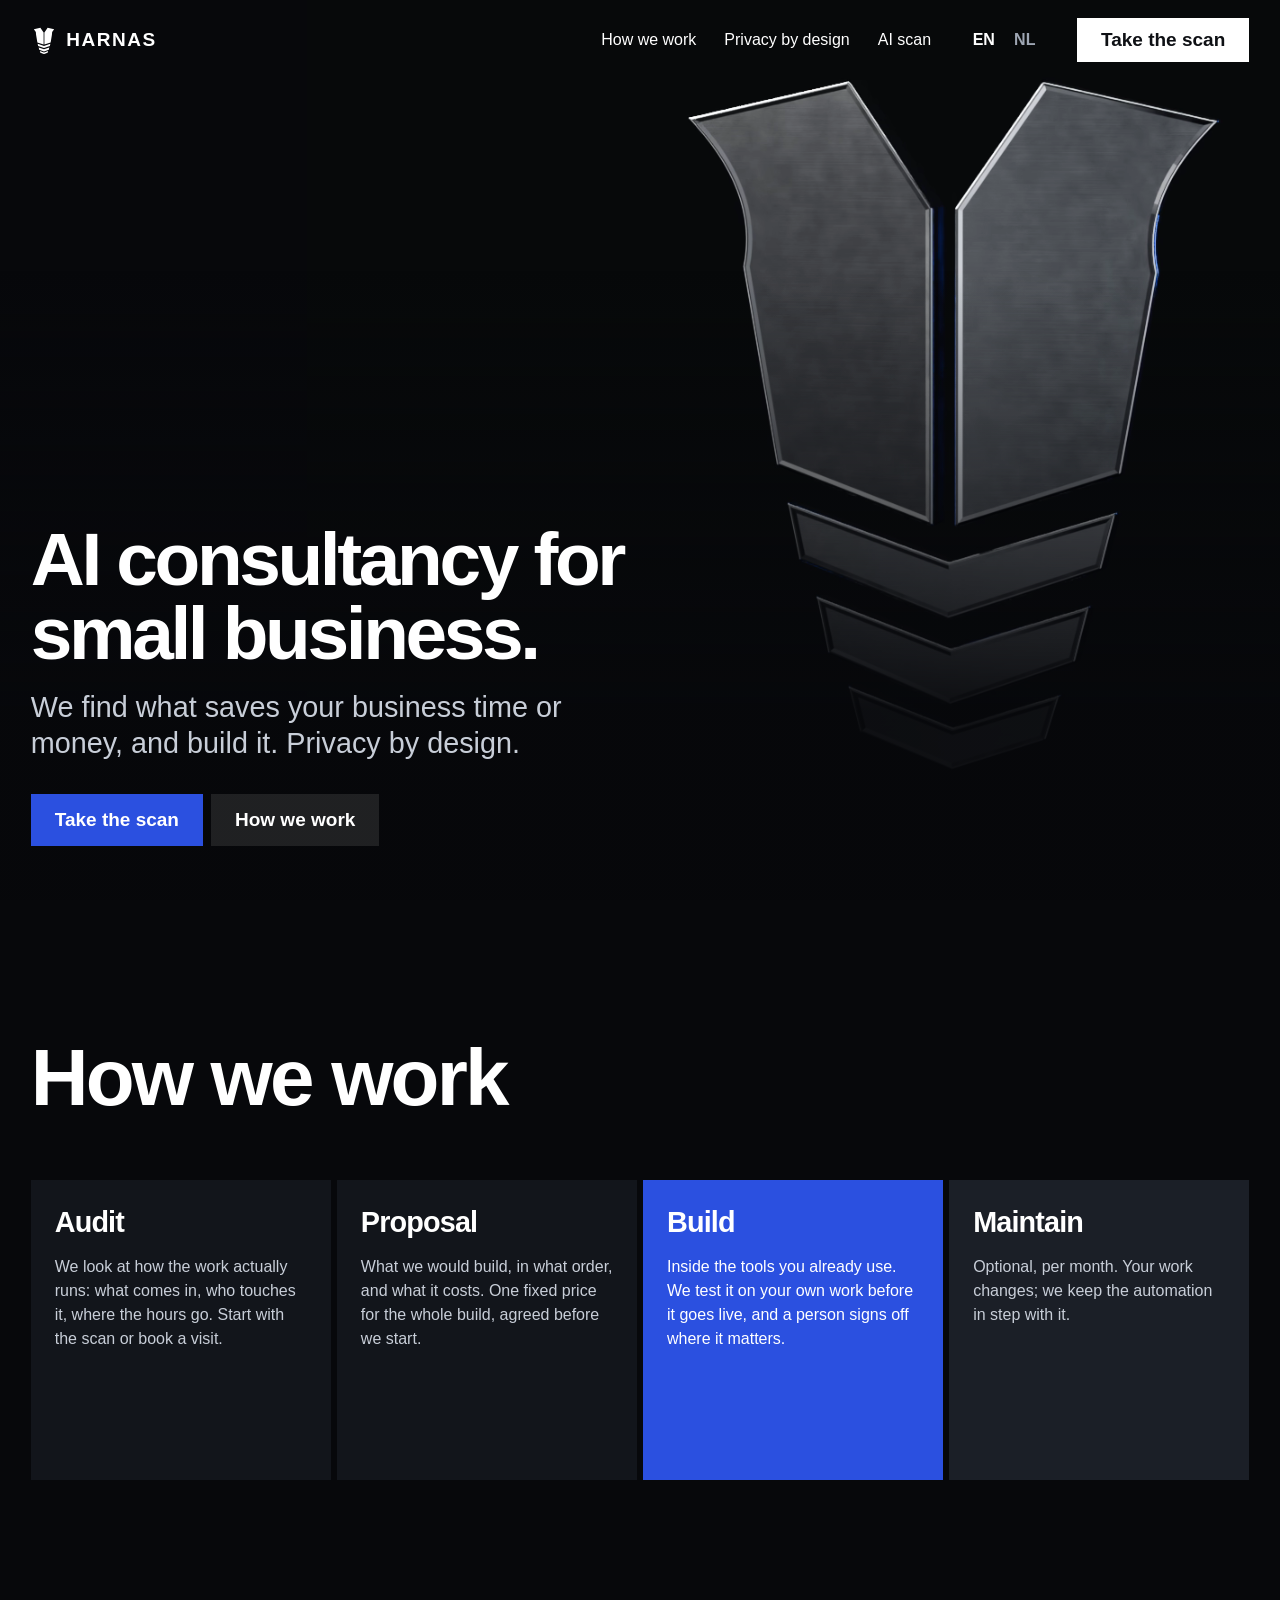
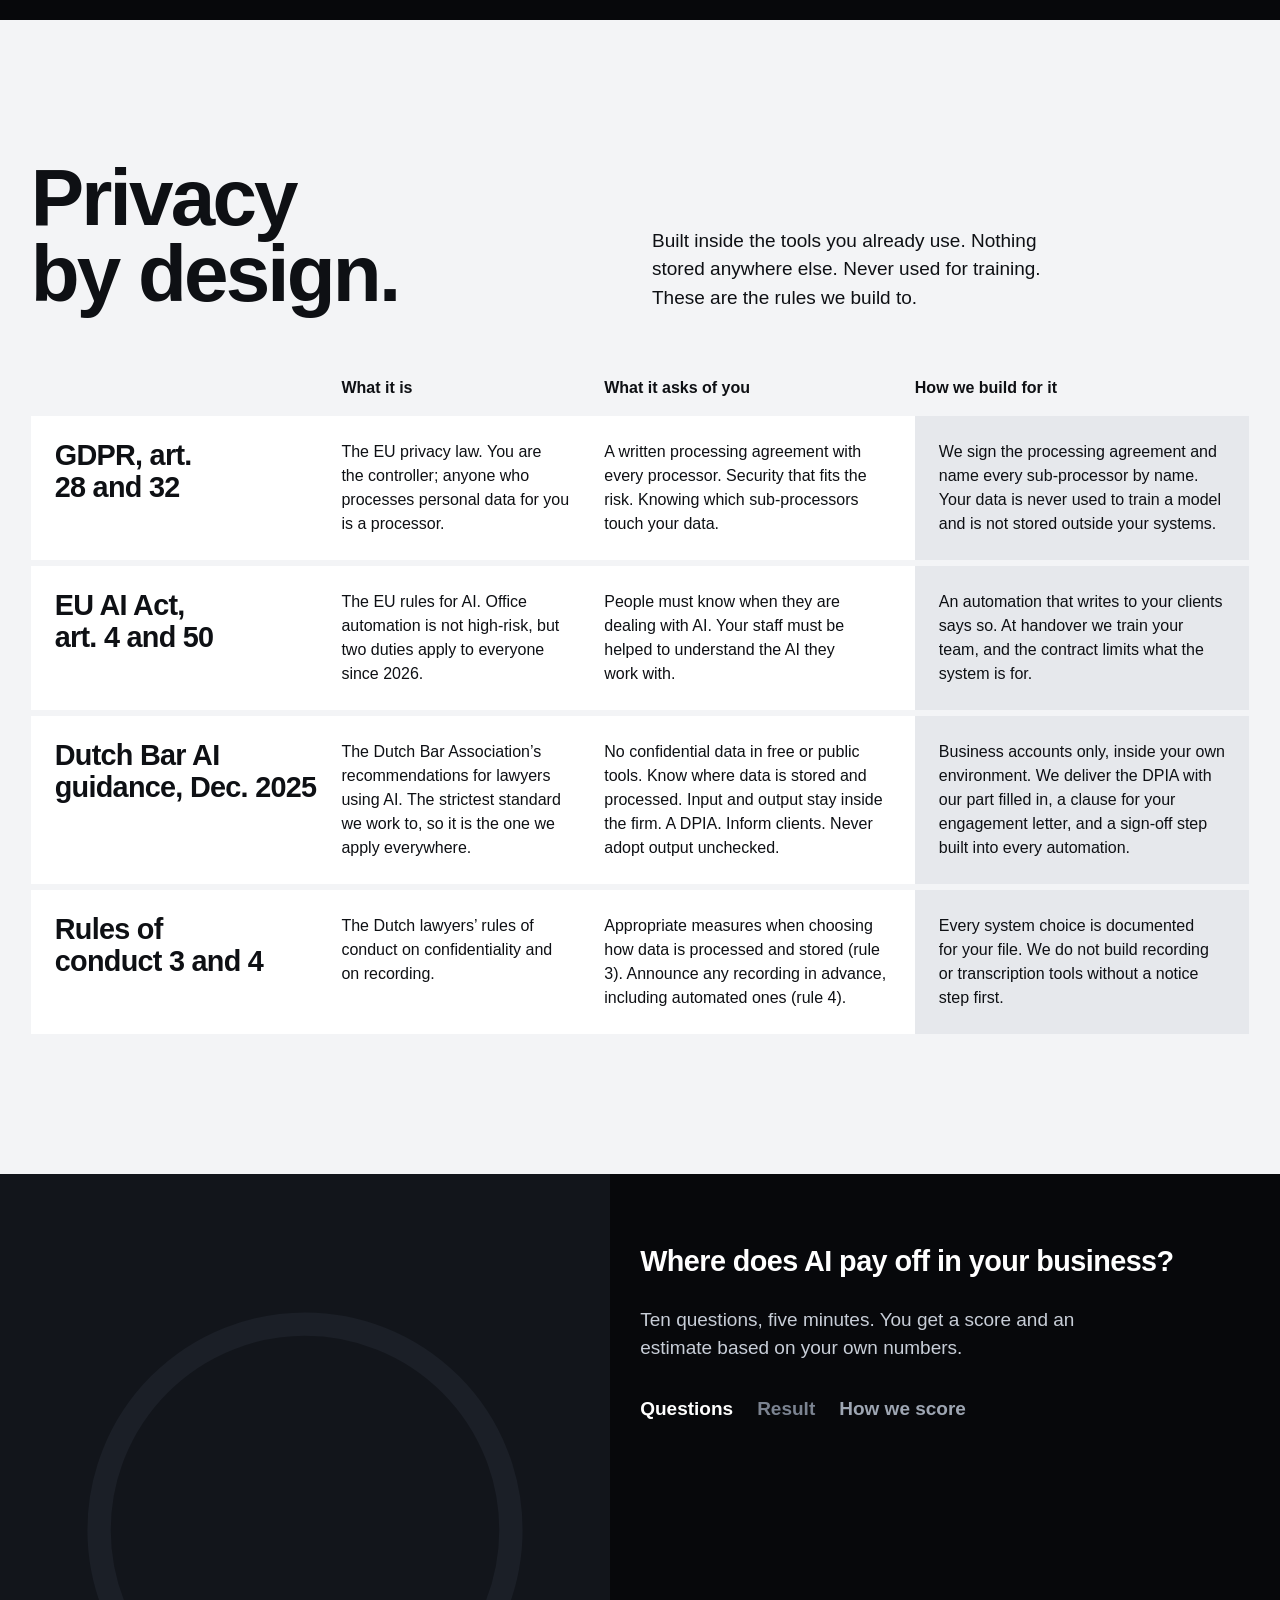
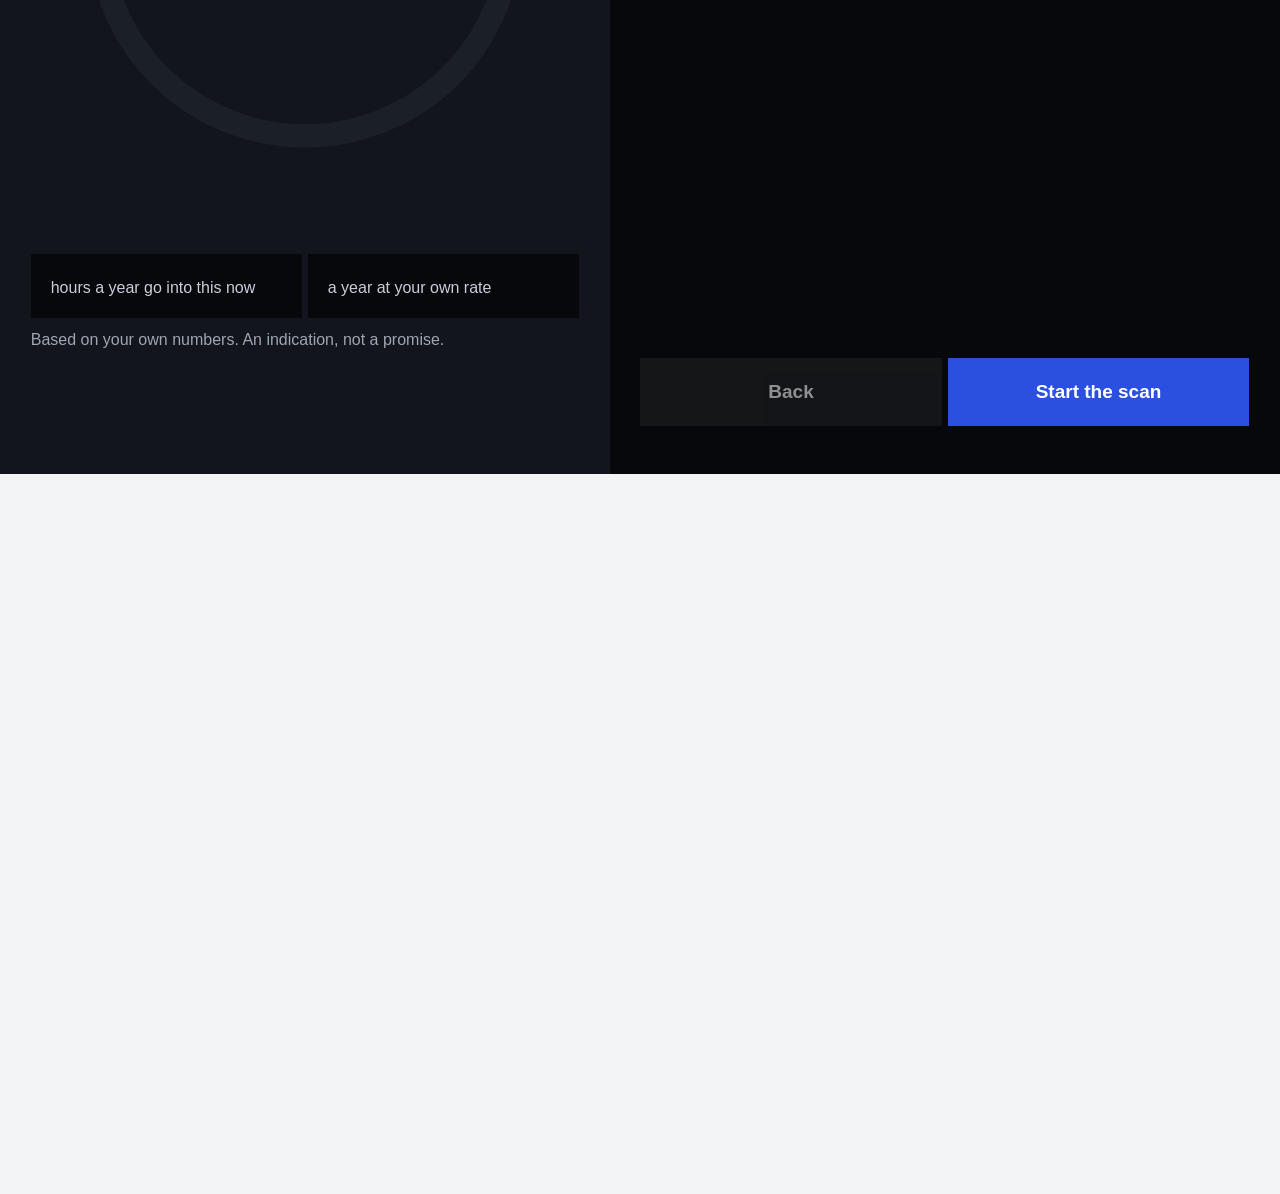
==== index.html @ fd9fb116 "Formspree endpoint; CSP allows inline style attributes Co-Authored-By: Claude Fable 5.1 <noreply@ant" ====
<!doctype html>
<html lang="en" class="js">
<head>
<meta charset="utf-8">
<meta name="viewport" content="width=device-width, initial-scale=1">
<meta http-equiv="Content-Security-Policy" content="default-src 'self'; script-src 'self'; style-src 'self' 'unsafe-inline'; img-src 'self' data:; media-src 'self'; connect-src https://formspree.io; form-action 'self' https://formspree.io mailto:; base-uri 'none'; object-src 'none'; upgrade-insecure-requests">
<meta name="referrer" content="strict-origin-when-cross-origin">
<title>HARNAS · AI consultancy for small business</title>
<meta name="description" content="We find the work in your business that AI can take over, and build it at one fixed price, inside the tools you already use. Start with the free scan.">
<link rel="icon" href="brand/harnas-mark.svg">
<link rel="stylesheet" href="style.css">

</head>
<body>

<header class="hero" id="top">
  <video class="hero-video" autoplay muted loop playsinline poster="img/hero-poster.jpg" aria-hidden="true">
    <source src="img/hero-loop.webm" type="video/webm">
    <source src="img/hero-loop.mp4" type="video/mp4">
  </video>
  <nav class="bar wrap" aria-label="Main">
    <a class="brand" href="#top" aria-label="HARNAS home"><svg viewBox="0 0 100 108" aria-hidden="true"><use href="#mark"/></svg><span>HARNAS</span></a>
    <div class="nav-links">
      <a class="link" href="#how" data-t="navHow">How we work</a>
      <a class="link" href="#privacy" data-t="navPrivacy">Privacy by design</a>
      <a class="link" href="#scan" data-t="navScan">AI scan</a>
    </div>
    <div class="langs" role="group" aria-label="Language">
      <button type="button" data-lang="en" aria-pressed="true">EN</button>
      <button type="button" data-lang="nl" aria-pressed="false">NL</button>
    </div>
    <a class="btn btn-light nav-cta" href="#scan" data-t="cta">Take the scan</a>
  </nav>
  <div class="hero-copy wrap">
    <h1 data-rise data-t="heroH">AI consultancy for small business.</h1>
    <p class="hero-lead" data-rise style="--i:1" data-t="heroP">We find what saves your business time or money, and build it. Privacy by design.</p>
    <div class="hero-actions" data-rise style="--i:2">
      <a class="btn btn-blue" href="#scan" data-t="cta">Take the scan</a>
      <a class="btn btn-ghost" href="#how" data-t="heroHow">How we work</a>
    </div>
  </div>
</header>

<main>

<section class="how" id="how" aria-labelledby="how-h">
  <div class="wrap">
    <h2 id="how-h" data-reveal data-t="howH">How we work</h2>
    <ol class="steps">
      <li data-reveal style="--i:0"><p class="word" data-t="w1">Audit</p><p data-t="w1p"></p></li>
      <li data-reveal style="--i:1"><p class="word" data-t="w2">Proposal</p><p data-t="w2p"></p></li>
      <li data-reveal style="--i:2"><p class="word" data-t="w3">Build</p><p data-t="w3p"></p></li>
      <li data-reveal style="--i:3"><p class="word" data-t="w4">Maintain</p><p data-t="w4p"></p></li>
    </ol>
  </div>
</section>

<section class="privacy wrap" id="privacy" aria-labelledby="priv-h">
  <div class="priv-head">
    <h2 id="priv-h" data-reveal data-t="privH">Privacy by design.</h2>
    <p data-reveal style="--i:1" data-t="privP"></p>
  </div>
  <div class="laws">
    <div class="law-head" aria-hidden="true"><span></span><span data-t="colWhat">What it is</span><span data-t="colYou">What it asks of you</span><span data-t="colUs">How we build for it</span></div>
    <article class="law" data-reveal><h3 data-t="l1"></h3><p><b data-t="colWhat"></b><span data-t="l1w"></span></p><p><b data-t="colYou"></b><span data-t="l1y"></span></p><p class="us"><b data-t="colUs"></b><span data-t="l1u"></span></p></article>
    <article class="law" data-reveal><h3 data-t="l2"></h3><p><b data-t="colWhat"></b><span data-t="l2w"></span></p><p><b data-t="colYou"></b><span data-t="l2y"></span></p><p class="us"><b data-t="colUs"></b><span data-t="l2u"></span></p></article>
    <article class="law" data-reveal><h3 data-t="l3"></h3><p><b data-t="colWhat"></b><span data-t="l3w"></span></p><p><b data-t="colYou"></b><span data-t="l3y"></span></p><p class="us"><b data-t="colUs"></b><span data-t="l3u"></span></p></article>
    <article class="law" data-reveal><h3 data-t="l4"></h3><p><b data-t="colWhat"></b><span data-t="l4w"></span></p><p><b data-t="colYou"></b><span data-t="l4y"></span></p><p class="us"><b data-t="colUs"></b><span data-t="l4u"></span></p></article>
  </div>
</section>

<section class="scan" id="scan" aria-labelledby="scan-h">
  <div class="stage">
    <div class="gauge" aria-hidden="true">
      <svg viewBox="0 0 100 100"><circle class="g-bg" cx="50" cy="50" r="44"/><circle class="g-fg" id="gauge-arc" cx="50" cy="50" r="44"/></svg>
      <p class="score-num"><span id="score-num"></span><small id="score-of" data-t="scoreOf">out of 100</small></p>
    </div>
    <p class="verdict" id="verdict"></p>
    <div class="impact" id="impact" hidden>
      <p><b id="hours-yr"></b><span data-t="hoursYr">hours a year go into this now</span></p>
      <p><b id="cost-yr"></b><span data-t="costYr">a year at your own rate</span></p>
      <p class="basis" data-t="basis">Based on your own numbers. An indication, not a promise.</p>
    </div>
  </div>
  <div class="panel">
    <h2 id="scan-h" data-t="scanH">Where does AI pay off in your business?</h2>
    <p class="sub" data-t="scanP"></p>
    <div class="tabs" role="tablist" aria-label="Scan">
      <button role="tab" id="tab-q" aria-selected="true" aria-controls="pane-q" data-t="tabQ">Questions</button>
      <button role="tab" id="tab-r" aria-selected="false" aria-controls="pane-r" disabled data-t="tabR">Result</button>
      <button role="tab" id="tab-f" aria-selected="false" aria-controls="pane-f" data-t="tabF">How we score</button>
    </div>
    <div class="pane" id="pane-q" role="tabpanel" aria-labelledby="tab-q">
      <fieldset>
        <legend id="q-text"></legend>
        <p class="hint" id="q-hint"></p>
        <div class="opts" id="opts"></div>
      </fieldset>
      <p class="rest" id="rest" aria-live="polite"></p>
    </div>
    <div class="pane" id="pane-r" role="tabpanel" aria-labelledby="tab-r" hidden>
      <div class="drivers">
        <div><h3 data-t="lifts">What lifts the score</h3><ul id="lifts"></ul></div>
        <div><h3 data-t="holds">What holds it back</h3><ul id="holds"></ul></div>
      </div>
      <div class="verify" id="verify-wrap" hidden><h3 data-t="verify">To verify in a call</h3><ul id="verify"></ul></div>
    </div>
    <div class="pane" id="pane-f" role="tabpanel" aria-labelledby="tab-f" hidden>
      <p class="sub" id="formula-text"></p>
    </div>
    <noscript><p class="sub">The scan runs in your browser and needs JavaScript. <a href="mailto:info@harnashq.com?subject=AI%20scan">info@harnashq.com</a></p></noscript>
    <div class="actions">
      <button class="btn btn-ghost" id="btn-back" type="button" disabled data-t="back">Back</button>
      <button class="btn btn-blue" id="btn-go" type="button" data-t="start">Start the scan</button>
    </div>
  </div>
</section>

<section class="report wrap" id="report" hidden aria-labelledby="rep-steps-h">
  <div class="rep-grid">
    <div>
      <h3 id="rep-steps-h" data-t="repSteps">What you can do yourself</h3>
      <ol class="todo" id="rep-steps"></ol>
      <div id="rep-priv" hidden>
        <h3 data-t="repPriv">Because the data is sensitive</h3>
        <ul class="todo" id="rep-check"></ul>
      </div>
    </div>
    <form class="rep-form" id="rep-form" method="post" action="https://formspree.io/f/xvkkonpn">
      <h3 data-t="repGet">Get the one-page report by email</h3>
      <p class="small" data-t="repGetP"></p>
      <label><span data-t="fEmail">Your email</span><input type="email" name="email" required autocomplete="email"></label>
      <label><span data-t="fCompany">Company (optional)</span><input type="text" name="company" autocomplete="organization"></label>
      <input type="hidden" name="score" id="f-score">
      <input type="hidden" name="language" id="f-lang">
      <textarea name="answers" id="f-answers" hidden></textarea>
      <input type="text" name="_gotcha" tabindex="-1" autocomplete="off" class="sr-only" aria-hidden="true">
      <button class="btn btn-blue" type="submit" data-t="fSend">Send me the report</button>
      <button class="btn btn-dark" id="btn-print" type="button" data-t="print">Save as PDF</button>
      <p class="form-msg" id="form-msg" aria-live="polite"></p>
    </form>
  </div>
</section>

</main>

<footer class="foot">
  <div class="foot-cols wrap">
    <div><p data-t="footContact">Contact</p><p><a class="link" href="mailto:info@harnashq.com">info@harnashq.com</a></p></div>
  </div>
  <div class="foot-mark wrap">
    <div class="foot-row">
      <svg class="foot-logo" viewBox="0 0 100 108" aria-hidden="true"><use href="#mark"/></svg>
      <svg class="foot-word" viewBox="0 0 1000 150" role="img" aria-label="HARNAS"><text x="0" y="132" textLength="1000" lengthAdjust="spacingAndGlyphs">HARNAS</text></svg>
    </div>
    <p class="legal">© 2026 HARNAS · <a class="link" href="privacy.html" data-t="privacyLink">Privacy statement</a> · <span data-t="legal">No cookies, no trackers</span></p>
  </div>
</footer>

<svg width="0" height="0" style="position:absolute" aria-hidden="true">
  <symbol id="mark" viewBox="0 0 100 108"><g fill="currentColor">
    <path d="M48.5 25 L36 7 L11 12.5 Q22 23 19.5 34 L24.5 63 L48.5 71 Z"/>
    <path d="M51.5 25 L64 7 L89 12.5 Q78 23 80.5 34 L75.5 63 L51.5 71 Z"/>
    <path d="M25.5 68.5 L50 76.5 L74.5 68.5 L72.5 77 L50 85 L27.5 77 Z"/>
    <path d="M29.5 82.5 L50 89.5 L70.5 82.5 L68.5 91 L50 98 L31.5 91 Z"/>
    <path d="M34 96 L50 101.5 L66 96 L64 103 L50 108 L36 103 Z"/>
  </g></symbol>
</svg>

<script type="module" src="js/app.js"></script>
</body>
</html>
---- style.css ----
/* HARNAS. Night, steel and one blue. The emblem is the only ornament. */
:root {
  --night: #07080B;
  --night-2: #12151B;
  --night-3: #1B1F27;
  --paper: #F3F4F6;
  --paper-2: #E6E8EC;
  --ink: #0E1014;
  --muted: #444A55;
  --steel: #C8CED8;
  --steel-soft: #9EA6B3;
  --blue: #2B50E0;
  --blue-hi: #6F8BFF;
  --white: #FFFFFF;

  --font: "Helvetica Neue", Helvetica, Arial, sans-serif;

  --step-small: 1rem;
  --step-body: clamp(1.0625rem, 1rem + 0.25vw, 1.1875rem);
  --step-lead: clamp(1.375rem, 1rem + 1vw, 2.125rem);
  --step-head: clamp(2.5rem, 1rem + 5vw, 6rem);
  --step-display: clamp(2.5rem, 1rem + 4.6vw, 5.75rem);

  --margin: clamp(16px, 2.4vw, 36px);
  --gutter: 24px;
  --ease-out: cubic-bezier(0.22, 1, 0.36, 1);
  --t-press: 140ms;
  --t-hover: 180ms;
}

*, *::before, *::after { box-sizing: border-box; }
html { -webkit-text-size-adjust: 100%; text-size-adjust: 100%; }
body { margin: 0; background: var(--paper); color: var(--ink); font-family: var(--font); font-size: var(--step-body); line-height: 1.5; -webkit-font-smoothing: antialiased; }
h1, h2, h3, p, ul, ol, fieldset, legend, figure { margin: 0; padding: 0; }
fieldset { border: 0; min-width: 0; }
ul, ol { list-style: none; }
img, video, svg { display: block; max-width: 100%; }
img { height: auto; }
button, input, textarea { font: inherit; color: inherit; }
button { background: none; border: 0; padding: 0; cursor: pointer; }
a { color: inherit; }
h1, h2, h3 { font-weight: 700; text-wrap: balance; letter-spacing: -0.035em; }
p { text-wrap: pretty; max-width: 62ch; }
::selection { background: var(--blue); color: var(--white); }
:focus-visible { outline: 3px solid var(--blue-hi); outline-offset: 3px; }
.wrap { padding-inline: var(--margin); }
.small { font-size: var(--step-small); line-height: 1.45; }
.sr-only { position: absolute; width: 1px; height: 1px; overflow: hidden; clip-path: inset(50%); white-space: nowrap; }
.link { text-decoration: underline; text-decoration-color: transparent; text-underline-offset: 0.2em; transition: text-decoration-color var(--t-hover) ease; }
@media (hover: hover) and (pointer: fine) { .link:hover { text-decoration-color: currentColor; } }

/* buttons: flat, square */
.btn { display: inline-flex; align-items: center; justify-content: center; min-height: 3.25rem; padding: 0 1.5rem; font-weight: 600; text-decoration: none; white-space: nowrap; transition: background-color var(--t-hover) ease, color var(--t-hover) ease, transform var(--t-press) var(--ease-out); }
.btn:active { transform: scale(0.97); }
.btn:disabled { cursor: default; opacity: 0.55; }
.btn-blue { background: var(--blue); color: var(--white); }
.btn-light { background: var(--white); color: var(--ink); min-height: 2.75rem; }
.btn-ghost { background: rgba(255, 255, 255, 0.1); color: var(--white); }
.btn-dark { background: var(--ink); color: var(--white); }
@media (hover: hover) and (pointer: fine) {
  .btn-blue:not(:disabled):hover { background: #3A5FF2; }
  .btn-light:hover { background: var(--steel); }
  .btn-ghost:not(:disabled):hover { background: rgba(255, 255, 255, 0.18); }
  .btn-dark:hover { background: var(--blue); }
}

/* ---------------- hero ---------------- */
.hero { position: relative; z-index: 1; height: 100svh; min-height: 640px; background: var(--night); color: var(--white); overflow: hidden; display: flex; flex-direction: column; justify-content: space-between; }
.hero-video { position: absolute; top: 0; left: 24%; width: 100%; height: 100%; object-fit: cover; object-position: 50% 50%; }
.bar { position: relative; z-index: 1; display: flex; align-items: center; gap: 2rem; padding-block: 18px; }
.brand { display: flex; align-items: center; gap: 0.6rem; text-decoration: none; font-weight: 700; letter-spacing: 0.08em; font-size: var(--step-body); }
.brand svg { width: 26px; color: var(--white); }
.nav-links { display: flex; gap: 1.75rem; margin-left: auto; font-size: var(--step-small); }
.langs { display: flex; font-size: var(--step-small); font-weight: 600; }
.langs button { padding: 0.5rem 0.6rem; color: var(--steel-soft); transition: color var(--t-hover) ease; }
.langs button[aria-pressed="true"] { color: var(--white); }
.hero::after { content: ""; position: absolute; inset: auto 0 0 0; height: 70%; pointer-events: none; background: linear-gradient(to top, rgba(7, 8, 11, 0.92) 30%, rgba(7, 8, 11, 0)); } /* taste-skill-ignore: scrim under the headline */
.hero-copy { position: relative; z-index: 1; padding-bottom: clamp(32px, 6vh, 72px); max-width: 60%; }
.hero h1 { font-size: var(--step-display); line-height: 0.98; letter-spacing: -0.045em; }
.hero-lead { margin-top: 1.25rem; font-size: var(--step-lead); line-height: 1.25; color: var(--steel); max-width: 34ch; }
.hero-actions { display: flex; gap: 8px; margin-top: 2rem; flex-wrap: wrap; }

/* ---------------- how we work ---------------- */
main { position: relative; z-index: 1; background: var(--paper); }
.how { background: var(--night); color: var(--white); padding-block: 140px; }
.how h2 { font-size: var(--step-head); line-height: 0.95; }
.steps { display: grid; grid-template-columns: repeat(4, minmax(0, 1fr)); gap: 6px; margin-top: 64px; }
.steps li { background: var(--night-2); padding: 28px 24px 32px; min-height: 300px; display: flex; flex-direction: column; gap: 18px; }
.steps li:nth-child(3) { background: var(--blue); }
.steps li:last-child { background: var(--night-3); }
.steps .word { font-size: var(--step-lead); font-weight: 700; letter-spacing: -0.03em; line-height: 1; color: var(--white); }
.steps li p:not(.word) { color: var(--steel); font-size: var(--step-small); line-height: 1.5; }
.steps li:nth-child(3) p { color: var(--white); }

/* ---------------- privacy by design ---------------- */
.privacy { padding-block: 140px; }
.priv-head { display: grid; grid-template-columns: 1fr 1fr; gap: var(--gutter); align-items: end; }
.privacy h2 { font-size: var(--step-head); line-height: 0.95; }
.priv-head p { max-width: 40ch; }
.laws { margin-top: 64px; display: grid; gap: 6px; }
.law-head { display: grid; grid-template-columns: 1.1fr 1fr 1.2fr 1.3fr; gap: var(--gutter); padding: 0 24px 10px; font-size: var(--step-small); font-weight: 700; }
.law { display: grid; grid-template-columns: 1.1fr 1fr 1.2fr 1.3fr; gap: var(--gutter); background: var(--white); padding: 24px; }
.law h3 { font-size: var(--step-lead); line-height: 1.1; letter-spacing: -0.025em; }
.law p { font-size: var(--step-small); line-height: 1.5; max-width: none; }
.law p b { display: none; }
.law .us { background: var(--paper-2); margin: -24px -24px -24px 0; padding: 24px; }

/* ---------------- scan ---------------- */
.scan { position: relative; display: grid; grid-template-columns: 1fr 1.1fr; background: var(--night); color: var(--white); min-height: 100svh; }
.stage { position: relative; display: flex; flex-direction: column; justify-content: center; gap: 28px; padding: 72px var(--margin); background: var(--night-2); }
.gauge { position: relative; width: min(52vh, 100%); aspect-ratio: 1; margin: 0 auto; }
.gauge svg { width: 100%; height: 100%; transform: rotate(-90deg); }
.g-bg { fill: none; stroke: var(--night-3); stroke-width: 5; }
.g-fg { fill: none; stroke: var(--blue); stroke-width: 5; stroke-dasharray: 276.46; stroke-dashoffset: 276.46; transition: stroke-dashoffset 1400ms var(--ease-out); }
.score-num { position: absolute; inset: 0; display: grid; place-content: center; text-align: center; font-size: clamp(4rem, 12vh, 9rem); font-weight: 700; letter-spacing: -0.06em; line-height: 0.85; font-variant-numeric: tabular-nums; max-width: none; }
.scan:not([data-done]) .score-num small { display: none; }
.score-num small { display: block; font-size: var(--step-small); letter-spacing: 0; font-weight: 500; color: var(--steel-soft); margin-top: 14px; }
.verdict { font-size: var(--step-lead); line-height: 1.2; letter-spacing: -0.02em; font-weight: 600; text-align: center; margin: 0 auto; max-width: 24ch; min-height: 1.2em; }
.impact { display: grid; grid-template-columns: 1fr 1fr; gap: 6px; }
.impact p { background: var(--night); padding: 18px 20px; max-width: none; display: grid; gap: 4px; }
.impact b { font-size: var(--step-lead); letter-spacing: -0.03em; font-variant-numeric: tabular-nums; }
.impact span { font-size: var(--step-small); color: var(--steel); }
.impact .basis { grid-column: 1 / -1; background: none; padding: 4px 0 0; color: var(--steel-soft); font-size: var(--step-small); }
.panel { display: flex; flex-direction: column; gap: 28px; padding: 72px var(--margin) 48px; }
.panel h2 { font-size: var(--step-lead); line-height: 1.1; letter-spacing: -0.02em; }
.panel .sub { color: var(--steel); max-width: 44ch; }
.tabs { display: flex; gap: 24px; }
.tabs button { color: var(--steel-soft); font-weight: 600; padding-block: 4px; }
.tabs button[aria-selected="true"] { color: var(--white); }
.tabs button:disabled { cursor: default; color: #7B8391; }
legend { font-size: var(--step-lead); font-weight: 700; letter-spacing: -0.02em; line-height: 1.15; margin-bottom: 8px; }
.hint { font-size: var(--step-small); color: var(--steel-soft); margin-bottom: 18px; min-height: 1.4em; }
.opts { display: grid; gap: 6px; max-width: 36rem; }
.opt { min-height: 3.25rem; padding: 0.75rem 1rem; text-align: left; background: var(--night-2); transition: background-color var(--t-hover) ease, transform var(--t-press) var(--ease-out); }
.opt:active { transform: scale(0.99); }
.opt[aria-pressed="true"] { background: var(--blue); }
@media (hover: hover) and (pointer: fine) { .opt:hover { background: var(--night-3); } .opt[aria-pressed="true"]:hover { background: var(--blue); } }
.opt-free { display: grid; gap: 6px; }
.opt-free input { width: 100%; min-height: 3.25rem; padding: 0.75rem 1rem; background: var(--white); color: var(--ink); border: 0; }
.rest { margin-top: 14px; font-size: var(--step-small); color: var(--steel-soft); }
.res-h { font-size: var(--step-lead); font-weight: 700; letter-spacing: -0.02em; max-width: 30ch; }
.drivers { display: grid; grid-template-columns: 1fr 1fr; gap: var(--gutter); }
.drivers h3 { font-size: var(--step-small); color: var(--steel-soft); margin-bottom: 10px; letter-spacing: 0; }
.drivers li { font-size: var(--step-small); padding: 8px 0; }
.verify { margin-top: 24px; }
.verify h3 { font-size: var(--step-small); color: var(--steel-soft); margin-bottom: 10px; letter-spacing: 0; }
.verify li { font-size: var(--step-small); padding: 6px 0; color: var(--steel); }
.actions { display: grid; grid-template-columns: 1fr 1fr; gap: 6px; margin-top: auto; }
.actions .btn { min-height: 4.25rem; }

/* ---------------- report ---------------- */
.report { padding-block: 120px; }
.report h2 { font-size: var(--step-head); line-height: 0.95; }
.rep-grid { display: grid; grid-template-columns: 1.4fr 1fr; gap: 64px; align-items: start; }
.rep-lead { font-size: var(--step-lead); line-height: 1.25; max-width: 32ch; }
.report h3 { font-size: var(--step-body); margin: 0 0 14px; letter-spacing: 0; }
#rep-priv h3 { margin-top: 40px; }
.todo { display: grid; gap: 6px; }
.todo li { background: var(--white); padding: 16px 20px; max-width: 60ch; }
.rep-form { background: var(--white); padding: 28px; display: grid; gap: 12px; position: sticky; top: 24px; }
.rep-form h3 { margin: 0; }
.rep-form .small { color: var(--muted); }
.rep-form label { display: grid; gap: 6px; font-size: var(--step-small); font-weight: 600; }
.rep-form input[type="email"], .rep-form input[type="text"] { min-height: 3rem; padding: 0.6rem 0.9rem; background: var(--paper); border: 0; font-weight: 400; }
.rep-form .btn-blue { margin-top: 8px; }
.form-msg { font-size: var(--step-small); color: var(--muted); min-height: 1.4em; }

/* ---------------- footer ---------------- */
.foot { position: sticky; bottom: 0; z-index: 0; min-height: 80svh; background: var(--night); color: var(--white); display: grid; grid-template-rows: auto 1fr; padding-top: 40px; }
.foot-cols { display: grid; grid-template-columns: repeat(4, 1fr); gap: var(--gutter); font-size: var(--step-small); }
.foot-cols p:first-child { font-weight: 700; margin-bottom: 6px; }
.foot-cols p + p { color: var(--steel); }
.foot-mark { align-self: end; padding-bottom: 20px; }
.foot-row { display: grid; grid-template-columns: 12% 1fr; gap: 3%; align-items: end; }
.foot-logo { width: 100%; color: var(--white); }
.foot-word { width: 100%; height: auto; }
.foot-word text { font-family: var(--font); font-weight: 700; font-size: 170px; letter-spacing: -6px; fill: var(--white); }
.legal { margin-top: 18px; font-size: var(--step-small); color: var(--steel-soft); }
.legal a { color: var(--white); }

/* ---------------- text pages ---------------- */
.doc { max-width: 46rem; padding-block: 64px 120px; }
.doc h1 { font-size: var(--step-head); line-height: 1; margin: 64px 0 40px; }
.doc h2 { font-size: var(--step-lead); margin: 48px 0 12px; }
.doc p + p { margin-top: 1em; }

/* ---------------- phone ---------------- */
@media (max-width: 900px) {
  .nav-links, .nav-cta { display: none; }
  .langs { margin-left: auto; }
  .bar { gap: 0.75rem; }
  .hero-video { left: 0; object-position: 50% 22%; }
  .hero-copy { max-width: none; }
  .hero h1 { font-size: 10.5vw; }
  .hero-lead { font-size: var(--step-body); }
  .scan:not([data-done]) .stage { display: none; }
  .how, .privacy, .report { padding-block: 96px; }
  .steps { grid-template-columns: 1fr 1fr; margin-top: 40px; }
  .steps li { min-height: 0; padding: 20px; }
  .priv-head { grid-template-columns: 1fr; gap: 20px; }
  .law-head { display: none; }
  .law { grid-template-columns: 1fr; gap: 14px; }
  .law p b { display: block; font-weight: 700; margin-bottom: 4px; color: var(--ink); }
  .law .us { margin: 0 -24px -24px; }
  .laws { margin-top: 40px; }
  .scan { grid-template-columns: 1fr; }
  .stage { padding: 40px var(--margin); }
  .gauge { width: min(70vw, 320px); }
  .score-num { font-size: 4.5rem; }
  .panel { padding: 32px var(--margin); }
  .actions { grid-template-columns: 1fr; }
  .drivers { grid-template-columns: 1fr; }
  .rep-grid { grid-template-columns: 1fr; gap: 40px; }
  .rep-form { position: static; }
  .foot-cols { grid-template-columns: 1fr 1fr; }
}

/* ---------------- motion ---------------- */
@media (prefers-reduced-motion: no-preference) {
  .js [data-rise] { opacity: 0; transform: translateY(24px); animation: rise 900ms var(--ease-out) forwards; animation-delay: calc(var(--i, 0) * 90ms + 500ms); }
  .js [data-reveal] { opacity: 0; transform: translateY(24px); transition: opacity 700ms var(--ease-out), transform 900ms var(--ease-out); transition-delay: calc(var(--i, 0) * 80ms); }
  .js [data-reveal].is-in { opacity: 1; transform: none; }
}
@media (prefers-reduced-motion: reduce) {
  .hero-video { display: none; }
  .hero { background: var(--night) url("img/hero-poster.jpg") 80% 50% / cover no-repeat; }
  .g-fg { transition: none; }
}
@keyframes rise { to { opacity: 1; transform: none; } }

/* ---------------- print: the report only ---------------- */
@media print {
  .hero, .foot, main > *:not(#report) { display: none !important; }
  .report { padding: 0; }
  .rep-form { display: none; }
  .todo li { background: none; padding: 0 0 8px; }
  .rep-grid { display: block; }
}
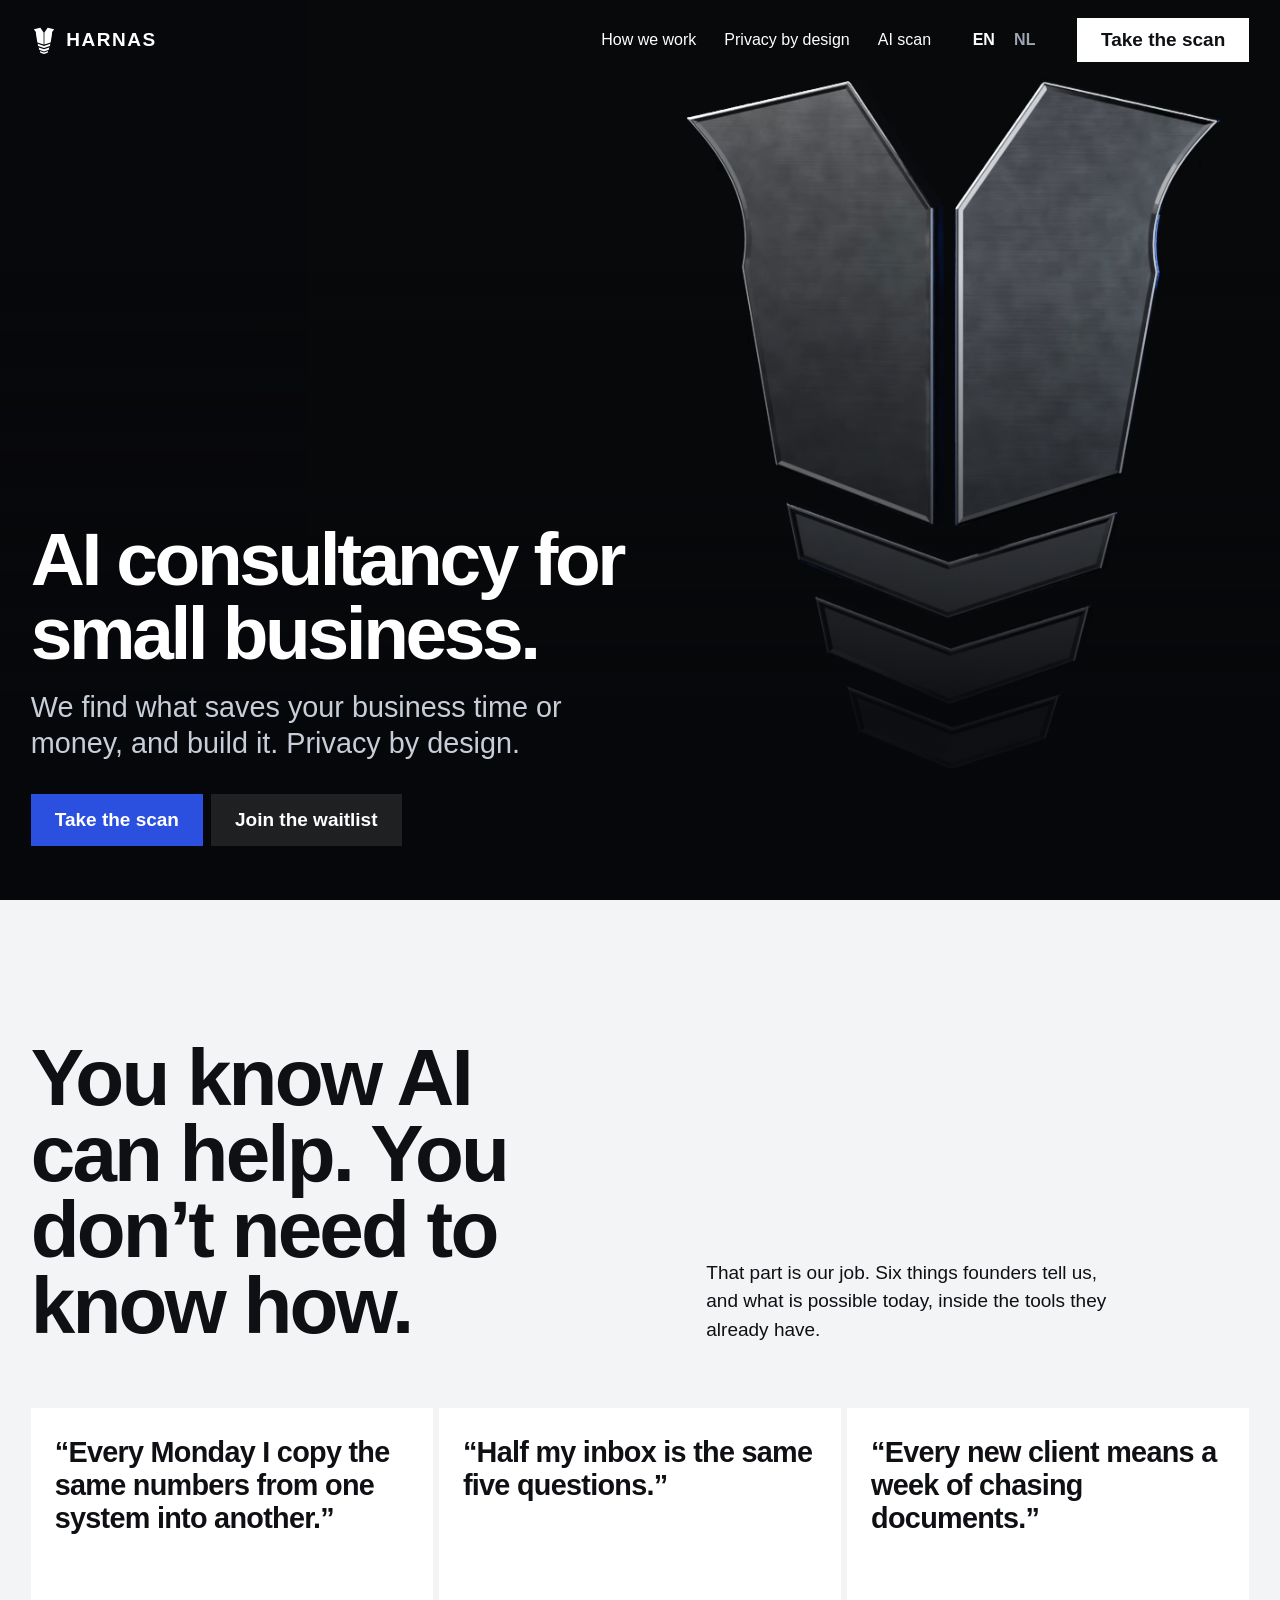
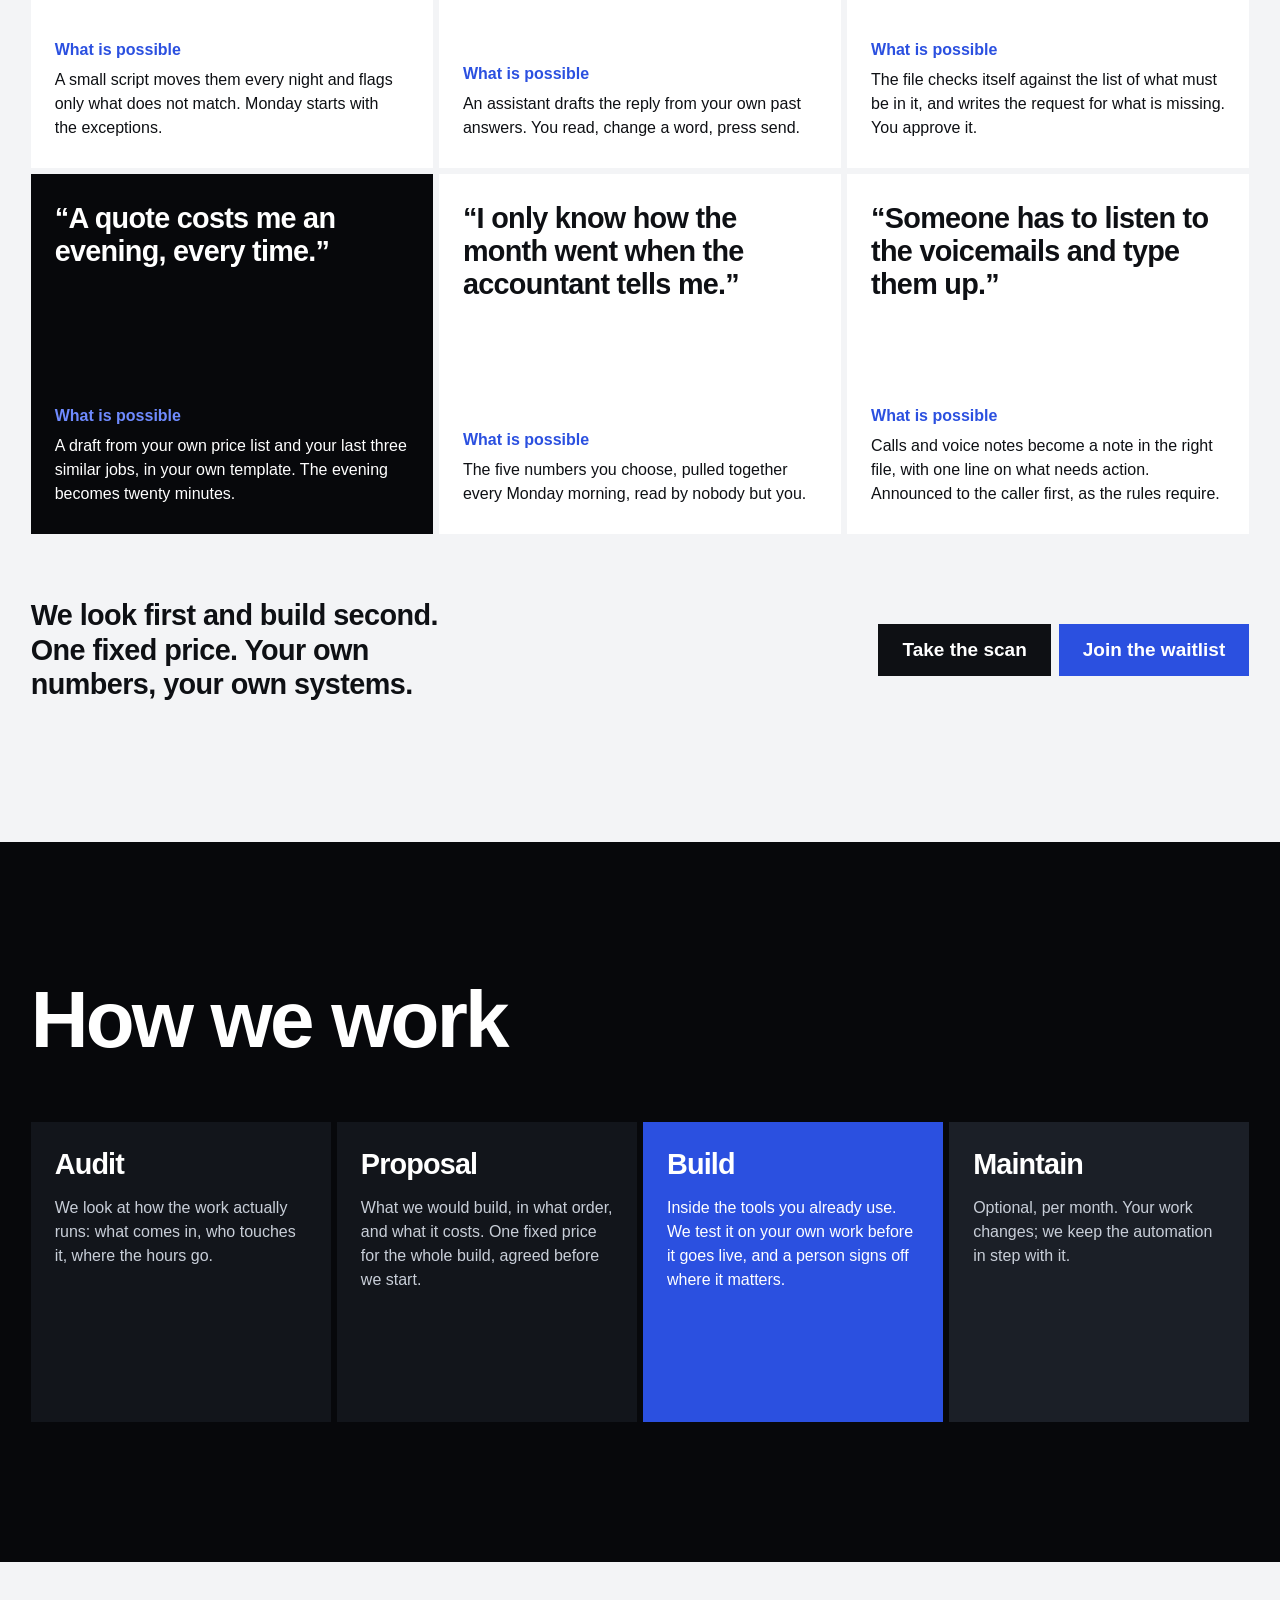
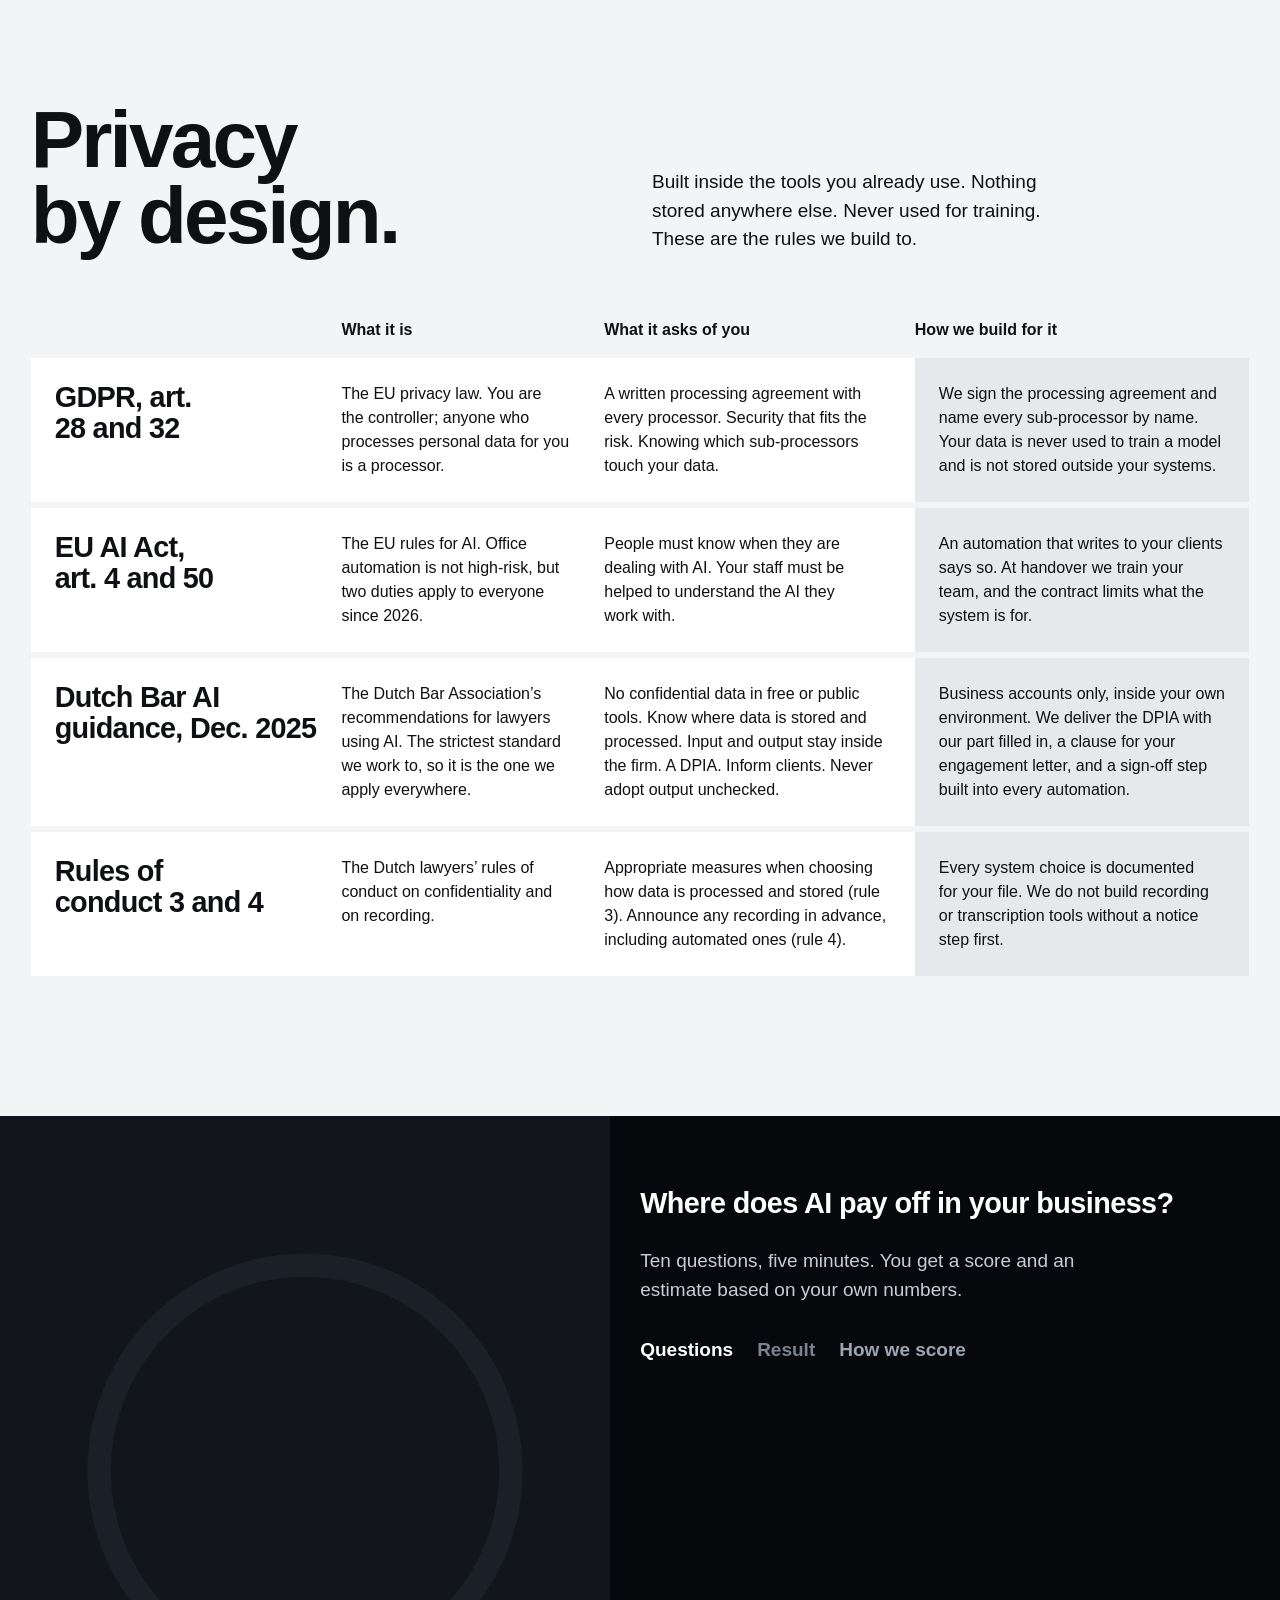
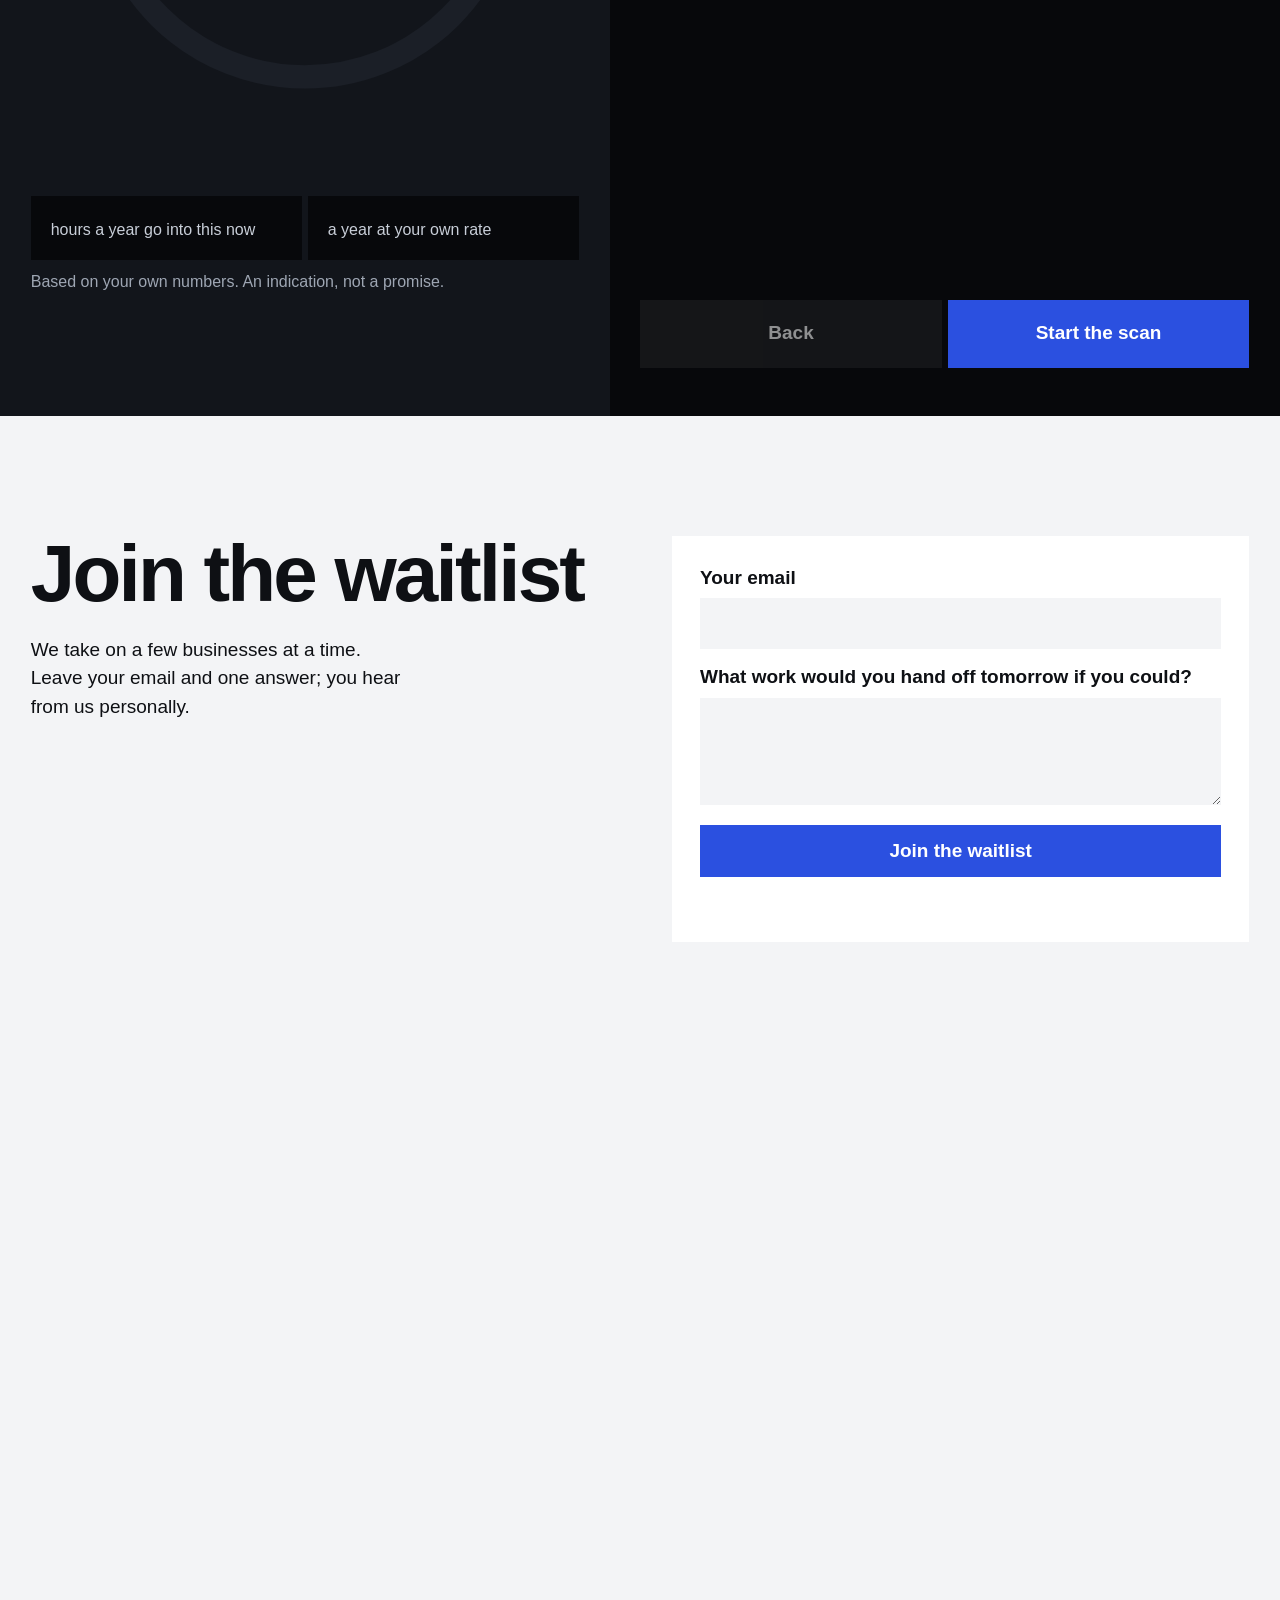
==== commit d4a89707: "Two CTAs only; waitlist with one question; section on what is possible; report text in the submissio" ====
--- a/index.html
+++ b/index.html
@@ -3,7 +3,7 @@
 <head>
 <meta charset="utf-8">
 <meta name="viewport" content="width=device-width, initial-scale=1">
-<meta http-equiv="Content-Security-Policy" content="default-src 'self'; script-src 'self'; style-src 'self' 'unsafe-inline'; img-src 'self' data:; media-src 'self'; connect-src https://formspree.io; form-action 'self' https://formspree.io mailto:; base-uri 'none'; object-src 'none'; upgrade-insecure-requests">
+<meta http-equiv="Content-Security-Policy" content="default-src 'self'; script-src 'self'; style-src 'self' 'unsafe-inline'; img-src 'self' data:; media-src 'self'; connect-src https://formspree.io; form-action 'self' https://formspree.io mailto:; base-uri 'none'; object-src 'none'">
 <meta name="referrer" content="strict-origin-when-cross-origin">
 <title>HARNAS · AI consultancy for small business</title>
 <meta name="description" content="We find the work in your business that AI can take over, and build it at one fixed price, inside the tools you already use. Start with the free scan.">
@@ -36,12 +36,31 @@
     <p class="hero-lead" data-rise style="--i:1" data-t="heroP">We find what saves your business time or money, and build it. Privacy by design.</p>
     <div class="hero-actions" data-rise style="--i:2">
       <a class="btn btn-blue" href="#scan" data-t="cta">Take the scan</a>
-      <a class="btn btn-ghost" href="#how" data-t="heroHow">How we work</a>
+      <a class="btn btn-ghost" href="#waitlist" data-t="waitlist">Join the waitlist</a>
     </div>
   </div>
 </header>
 
 <main>
+
+<section class="possible wrap" id="possible" aria-labelledby="pos-h">
+  <div class="pos-head">
+    <h2 id="pos-h" data-reveal data-t="posH">You know AI can help. You don’t need to know how.</h2>
+    <p data-reveal style="--i:1" data-t="posP"></p>
+  </div>
+  <ul class="pairs">
+    <li data-reveal style="--i:0"><blockquote data-t="p1q"></blockquote><p><b data-t="posNow">What is possible</b><span data-t="p1a"></span></p></li>
+    <li data-reveal style="--i:1"><blockquote data-t="p2q"></blockquote><p><b data-t="posNow">What is possible</b><span data-t="p2a"></span></p></li>
+    <li data-reveal style="--i:2"><blockquote data-t="p3q"></blockquote><p><b data-t="posNow">What is possible</b><span data-t="p3a"></span></p></li>
+    <li data-reveal style="--i:3"><blockquote data-t="p4q"></blockquote><p><b data-t="posNow">What is possible</b><span data-t="p4a"></span></p></li>
+    <li data-reveal style="--i:4"><blockquote data-t="p5q"></blockquote><p><b data-t="posNow">What is possible</b><span data-t="p5a"></span></p></li>
+    <li data-reveal style="--i:5"><blockquote data-t="p6q"></blockquote><p><b data-t="posNow">What is possible</b><span data-t="p6a"></span></p></li>
+  </ul>
+  <div class="pos-foot" data-reveal>
+    <p data-t="posTrust"></p>
+    <div class="hero-actions"><a class="btn btn-dark" href="#scan" data-t="cta">Take the scan</a><a class="btn btn-blue" href="#waitlist" data-t="waitlist">Join the waitlist</a></div>
+  </div>
+</section>
 
 <section class="how" id="how" aria-labelledby="how-h">
   <div class="wrap">
@@ -117,26 +136,31 @@
 </section>
 
 <section class="report wrap" id="report" hidden aria-labelledby="rep-steps-h">
-  <div class="rep-grid">
+  <h3 id="rep-steps-h" data-t="repSteps">What you can do yourself</h3>
+  <ol class="todo" id="rep-steps"></ol>
+  <div id="rep-priv" hidden>
+    <h3 data-t="repPriv">Because the data is sensitive</h3>
+    <ul class="todo" id="rep-check"></ul>
+  </div>
+  <p class="rep-print"><button class="btn btn-dark" id="btn-print" type="button" data-t="print">Save as PDF</button></p>
+</section>
+
+<section class="waitlist" id="waitlist" aria-labelledby="wl-h">
+  <div class="wrap wl-grid">
     <div>
-      <h3 id="rep-steps-h" data-t="repSteps">What you can do yourself</h3>
-      <ol class="todo" id="rep-steps"></ol>
-      <div id="rep-priv" hidden>
-        <h3 data-t="repPriv">Because the data is sensitive</h3>
-        <ul class="todo" id="rep-check"></ul>
-      </div>
+      <h2 id="wl-h" data-reveal data-t="wlH">Join the waitlist</h2>
+      <p data-reveal style="--i:1" data-t="wlP"></p>
+      <p class="wl-scan" id="wl-scan" hidden data-t="wlScan"></p>
     </div>
-    <form class="rep-form" id="rep-form" method="post" action="https://formspree.io/f/xvkkonpn">
-      <h3 data-t="repGet">Get the one-page report by email</h3>
-      <p class="small" data-t="repGetP"></p>
+    <form class="wl-form" id="wl-form" method="post" action="https://formspree.io/f/xvkkonpn" data-reveal style="--i:2">
       <label><span data-t="fEmail">Your email</span><input type="email" name="email" required autocomplete="email"></label>
-      <label><span data-t="fCompany">Company (optional)</span><input type="text" name="company" autocomplete="organization"></label>
+      <label><span data-t="fQ">What work would you hand off tomorrow if you could?</span><textarea name="work" rows="3" required maxlength="600"></textarea></label>
+      <input type="hidden" name="_subject" value="HARNAS waitlist">
       <input type="hidden" name="score" id="f-score">
       <input type="hidden" name="language" id="f-lang">
-      <textarea name="answers" id="f-answers" hidden></textarea>
+      <textarea name="scan" id="f-answers" hidden></textarea>
       <input type="text" name="_gotcha" tabindex="-1" autocomplete="off" class="sr-only" aria-hidden="true">
-      <button class="btn btn-blue" type="submit" data-t="fSend">Send me the report</button>
-      <button class="btn btn-dark" id="btn-print" type="button" data-t="print">Save as PDF</button>
+      <button class="btn btn-blue" type="submit" data-t="fSend">Join the waitlist</button>
       <p class="form-msg" id="form-msg" aria-live="polite"></p>
     </form>
   </div>
--- a/style.css
+++ b/style.css
@@ -148,21 +148,40 @@
 .actions { display: grid; grid-template-columns: 1fr 1fr; gap: 6px; margin-top: auto; }
 .actions .btn { min-height: 4.25rem; }
 
+/* ---------------- what is possible ---------------- */
+.possible { padding-block: 140px; }
+.pos-head { display: grid; grid-template-columns: 1.2fr 1fr; gap: var(--gutter); align-items: end; }
+.possible h2 { font-size: var(--step-head); line-height: 0.95; }
+.pos-head p { max-width: 40ch; }
+.pairs { display: grid; grid-template-columns: repeat(3, minmax(0, 1fr)); gap: 6px; margin-top: 64px; }
+.pairs li { display: flex; flex-direction: column; justify-content: space-between; gap: 40px; min-height: 360px; background: var(--white); padding: 28px 24px; }
+.pairs blockquote { margin: 0; font-size: var(--step-lead); line-height: 1.15; letter-spacing: -0.025em; font-weight: 700; text-wrap: pretty; }
+.pairs li p { max-width: none; font-size: var(--step-small); line-height: 1.5; }
+.pairs li p b { display: block; color: var(--blue); margin-bottom: 6px; }
+.pairs li:nth-child(4) { background: var(--night); color: var(--white); }
+.pairs li:nth-child(4) p b { color: var(--blue-hi); }
+.pos-foot { display: grid; grid-template-columns: 1.2fr 1fr; gap: var(--gutter); align-items: center; margin-top: 64px; }
+.pos-foot p { font-size: var(--step-lead); line-height: 1.2; letter-spacing: -0.02em; font-weight: 600; max-width: 28ch; }
+.pos-foot .hero-actions { margin: 0; justify-content: end; }
+
 /* ---------------- report ---------------- */
-.report { padding-block: 120px; }
-.report h2 { font-size: var(--step-head); line-height: 0.95; }
-.rep-grid { display: grid; grid-template-columns: 1.4fr 1fr; gap: 64px; align-items: start; }
-.rep-lead { font-size: var(--step-lead); line-height: 1.25; max-width: 32ch; }
+.report { padding-block: 120px 0; }
 .report h3 { font-size: var(--step-body); margin: 0 0 14px; letter-spacing: 0; }
 #rep-priv h3 { margin-top: 40px; }
 .todo { display: grid; gap: 6px; }
 .todo li { background: var(--white); padding: 16px 20px; max-width: 60ch; }
-.rep-form { background: var(--white); padding: 28px; display: grid; gap: 12px; position: sticky; top: 24px; }
-.rep-form h3 { margin: 0; }
-.rep-form .small { color: var(--muted); }
-.rep-form label { display: grid; gap: 6px; font-size: var(--step-small); font-weight: 600; }
-.rep-form input[type="email"], .rep-form input[type="text"] { min-height: 3rem; padding: 0.6rem 0.9rem; background: var(--paper); border: 0; font-weight: 400; }
-.rep-form .btn-blue { margin-top: 8px; }
+.rep-print { margin-top: 32px; }
+
+/* ---------------- waitlist ---------------- */
+.waitlist { padding-block: 120px; }
+.wl-grid { display: grid; grid-template-columns: 1fr 1fr; gap: 64px; align-items: start; }
+.waitlist h2 { font-size: var(--step-head); line-height: 0.95; }
+.wl-grid > div > p { margin-top: 24px; max-width: 36ch; }
+.wl-scan { color: var(--blue); font-weight: 600; }
+.wl-form { background: var(--white); padding: 28px; display: grid; gap: 14px; }
+.wl-form label { display: grid; gap: 6px; font-size: var(--step-body); font-weight: 600; }
+.wl-form input[type="email"], .wl-form textarea { min-height: 3rem; padding: 0.7rem 0.9rem; background: var(--paper); border: 0; font-weight: 400; resize: vertical; }
+.wl-form .btn-blue { margin-top: 6px; }
 .form-msg { font-size: var(--step-small); color: var(--muted); min-height: 1.4em; }
 
 /* ---------------- footer ---------------- */
@@ -194,7 +213,12 @@
   .hero h1 { font-size: 10.5vw; }
   .hero-lead { font-size: var(--step-body); }
   .scan:not([data-done]) .stage { display: none; }
-  .how, .privacy, .report { padding-block: 96px; }
+  .how, .privacy, .possible, .waitlist { padding-block: 96px; }
+  .report { padding-block: 80px 0; }
+  .pos-head, .pos-foot, .wl-grid { grid-template-columns: 1fr; gap: 24px; }
+  .pos-foot .hero-actions { justify-content: start; }
+  .pairs { grid-template-columns: 1fr; margin-top: 40px; }
+  .pairs li { min-height: 0; gap: 24px; padding: 20px; }
   .steps { grid-template-columns: 1fr 1fr; margin-top: 40px; }
   .steps li { min-height: 0; padding: 20px; }
   .priv-head { grid-template-columns: 1fr; gap: 20px; }
@@ -210,8 +234,6 @@
   .panel { padding: 32px var(--margin); }
   .actions { grid-template-columns: 1fr; }
   .drivers { grid-template-columns: 1fr; }
-  .rep-grid { grid-template-columns: 1fr; gap: 40px; }
-  .rep-form { position: static; }
   .foot-cols { grid-template-columns: 1fr 1fr; }
 }
 
@@ -231,8 +253,8 @@
 /* ---------------- print: the report only ---------------- */
 @media print {
   .hero, .foot, main > *:not(#report) { display: none !important; }
+  #report .todo { display: block; }
   .report { padding: 0; }
-  .rep-form { display: none; }
+  .rep-print { display: none; }
   .todo li { background: none; padding: 0 0 8px; }
-  .rep-grid { display: block; }
-}
+}
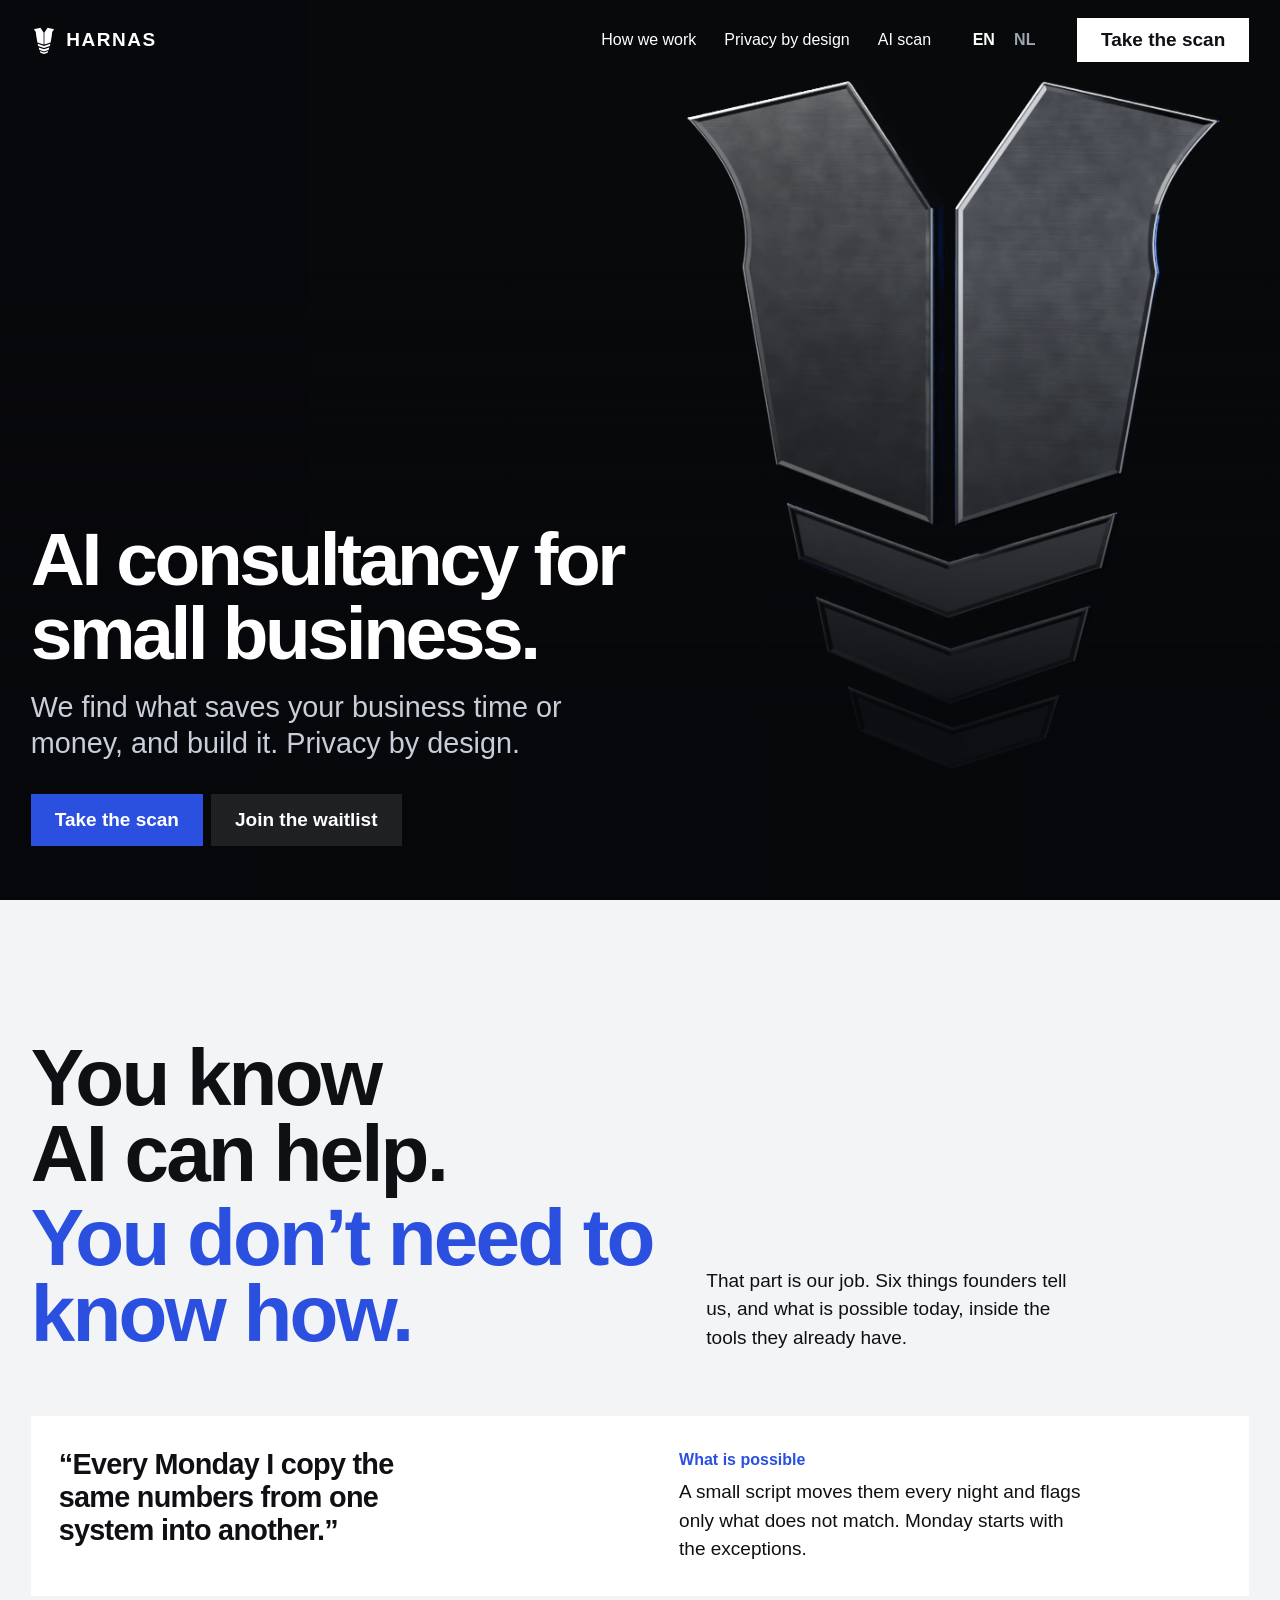
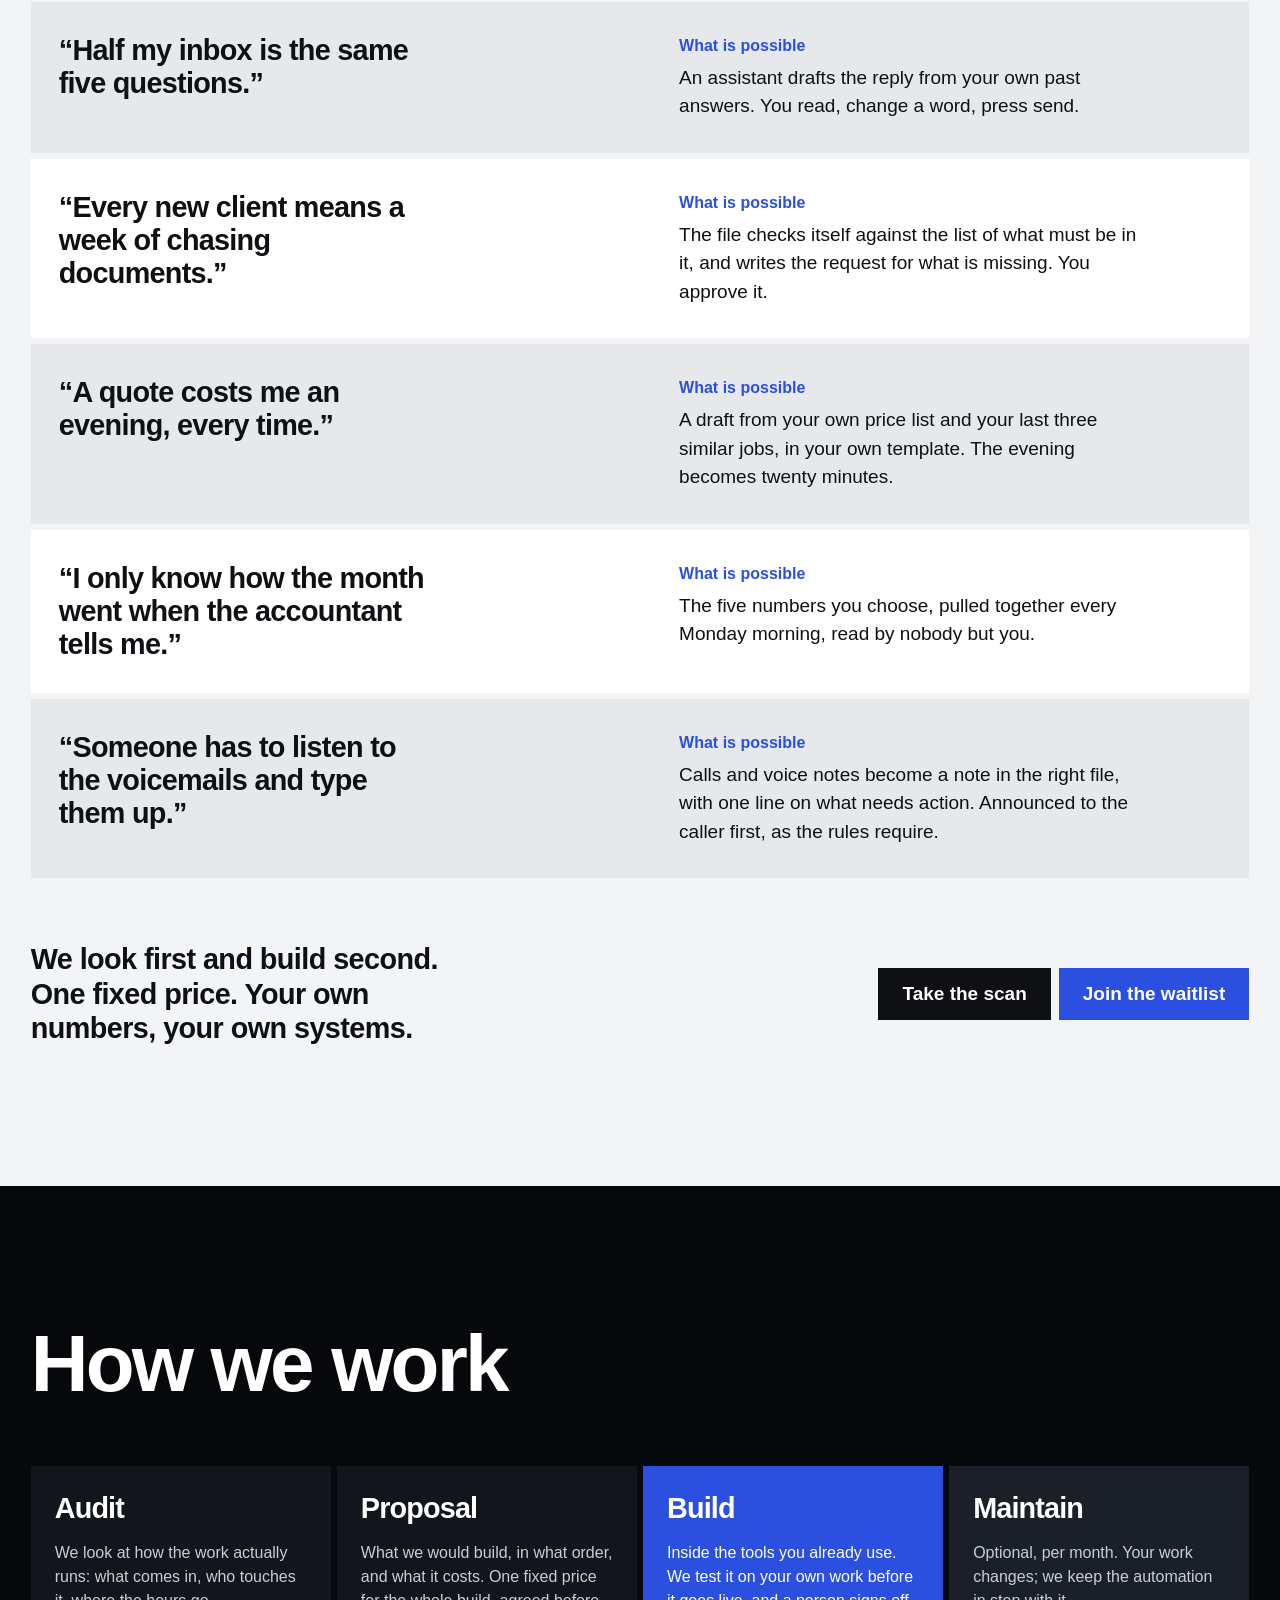
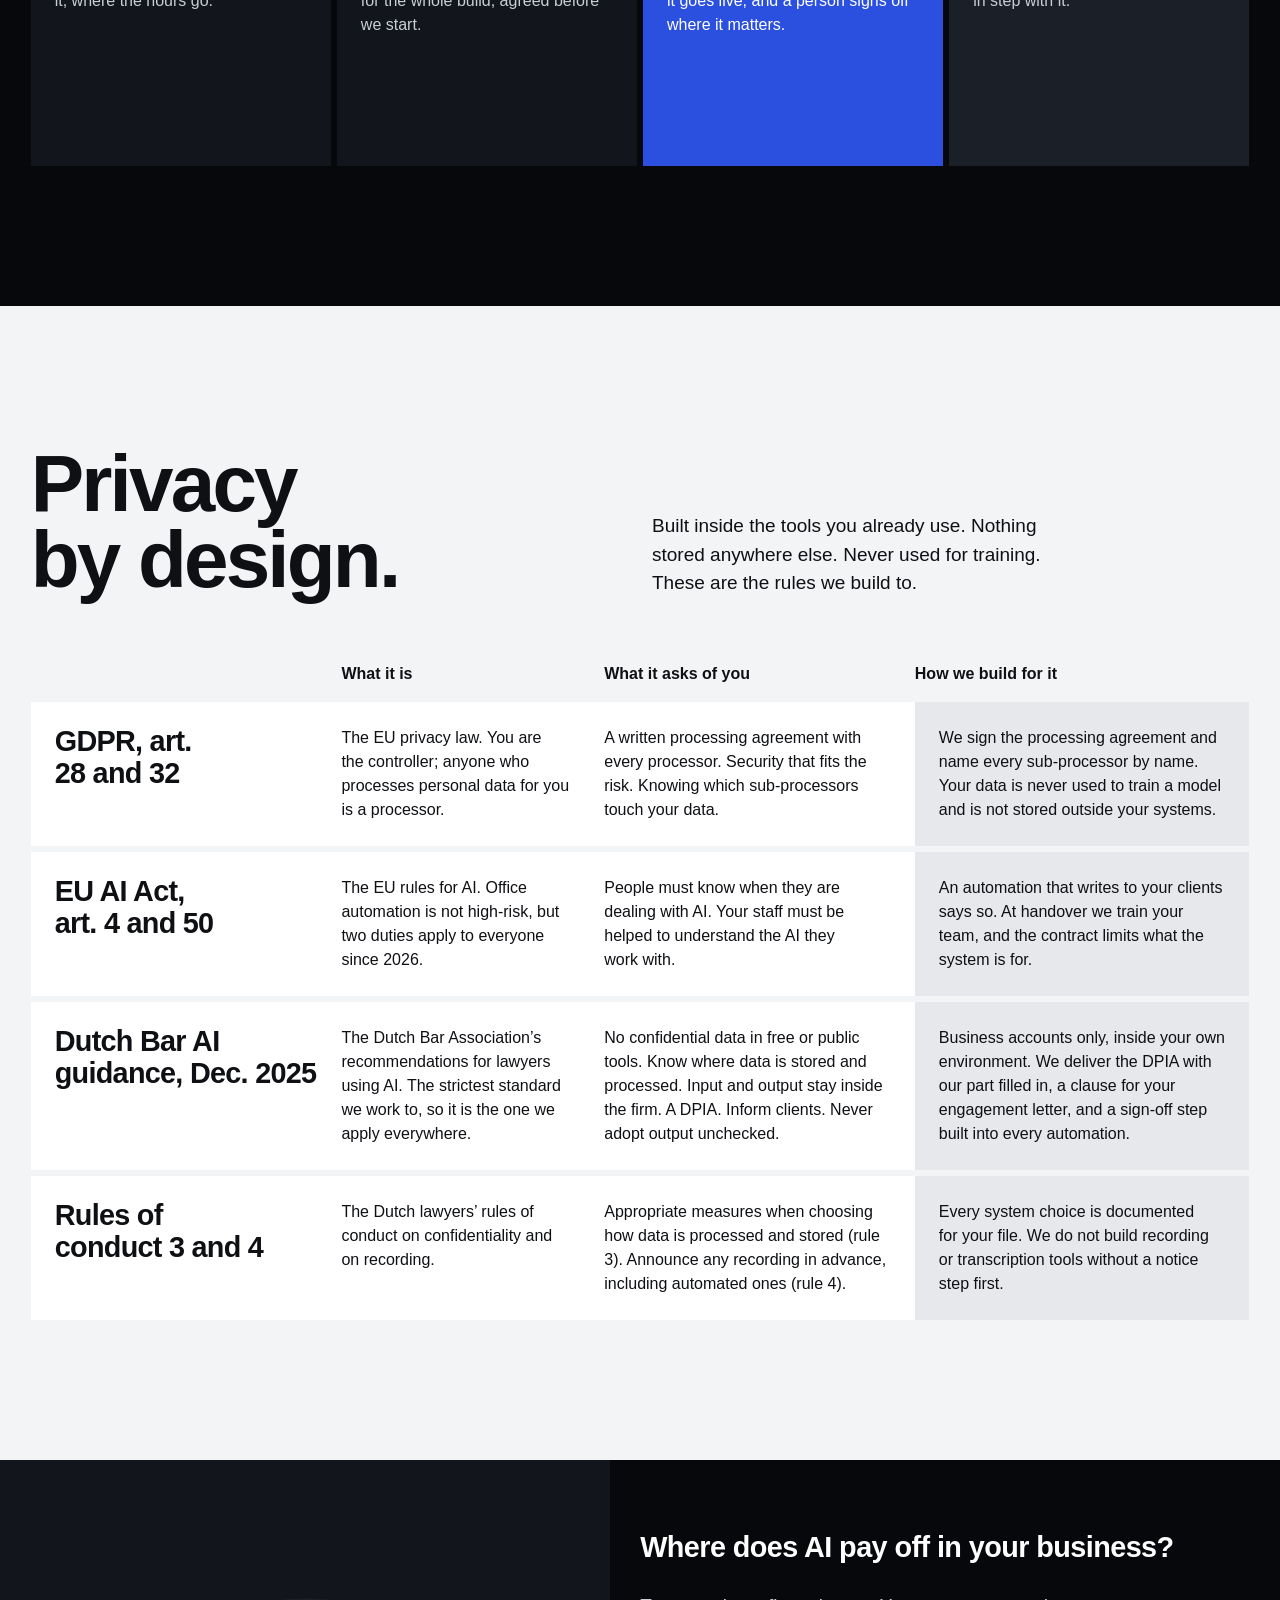
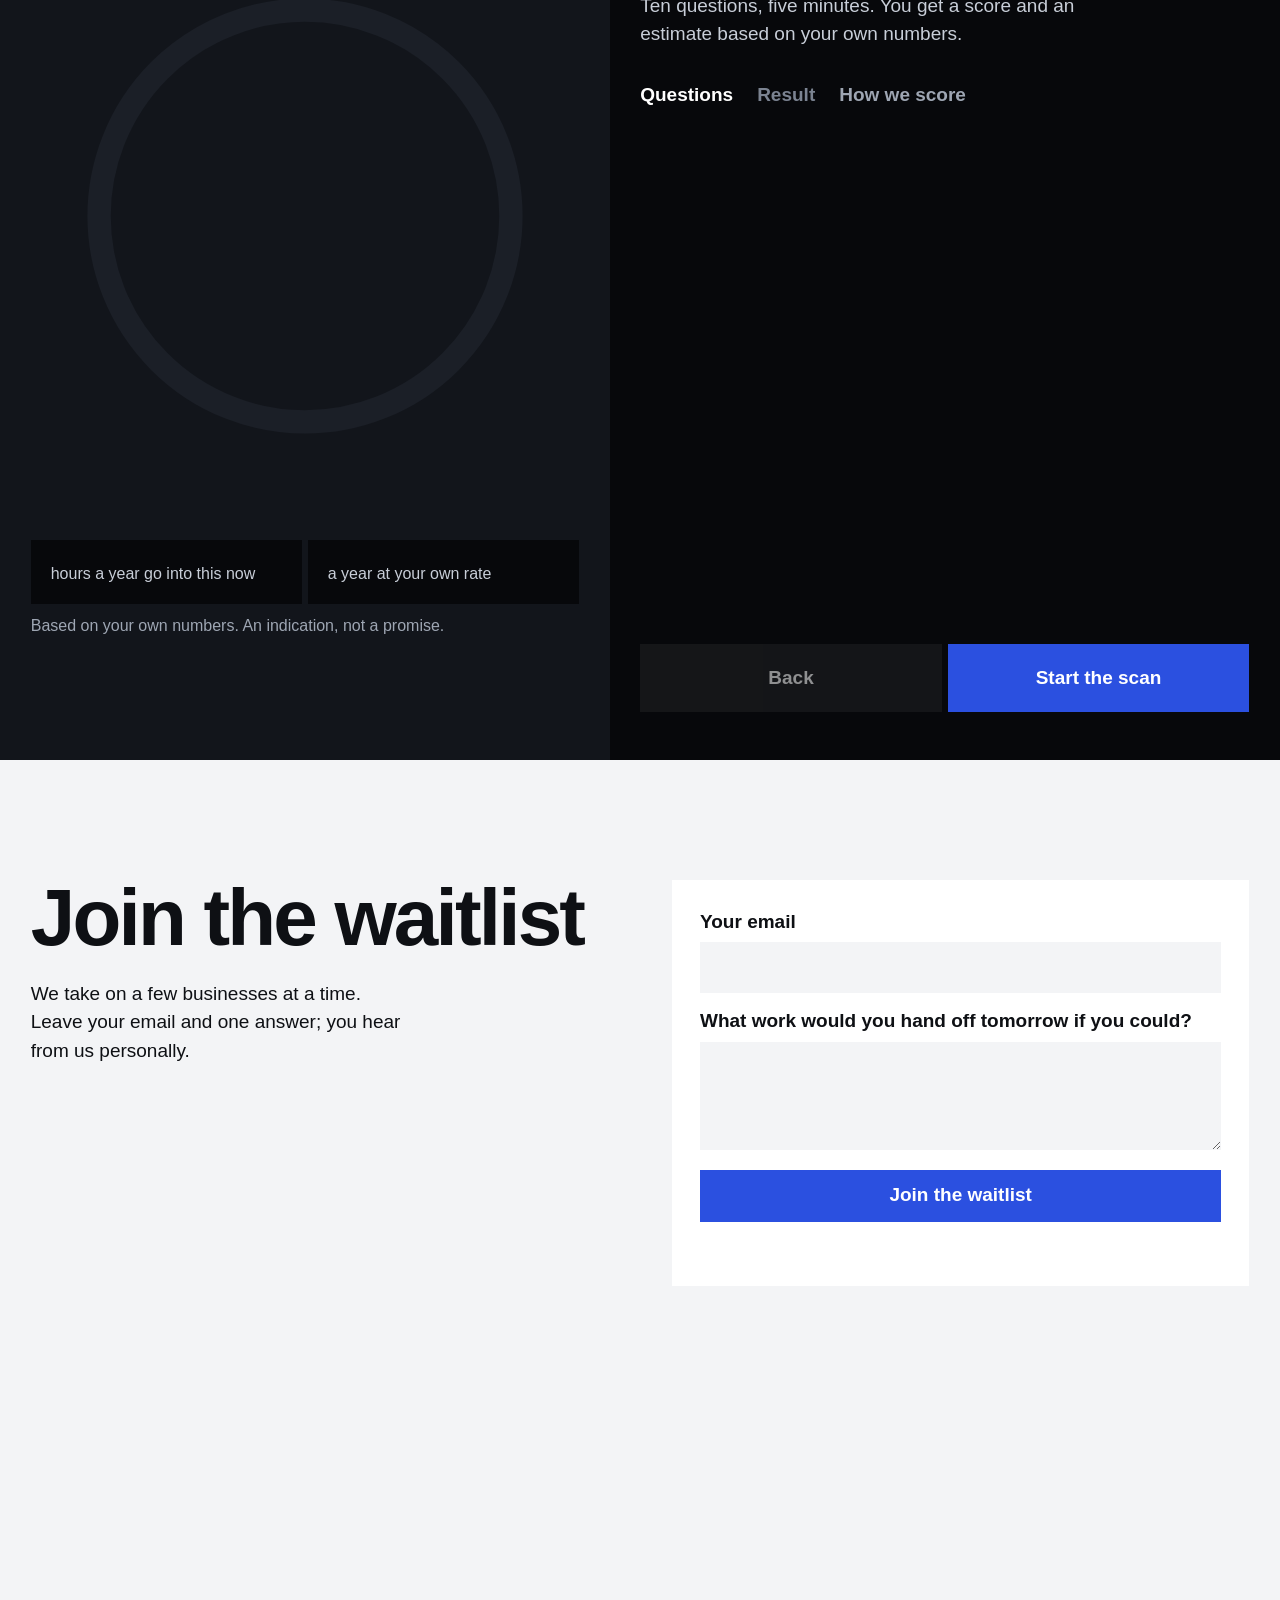
==== commit 6d285973: "Possible section: split headline, ledger rows Co-Authored-By: Claude Fable 5.1 <noreply@anthropic.co" ====
--- a/index.html
+++ b/index.html
@@ -45,8 +45,9 @@
 
 <section class="possible wrap" id="possible" aria-labelledby="pos-h">
   <div class="pos-head">
-    <h2 id="pos-h" data-reveal data-t="posH">You know AI can help. You don’t need to know how.</h2>
-    <p data-reveal style="--i:1" data-t="posP"></p>
+    <h2 id="pos-h" data-reveal data-t="posH">You know AI can help.</h2>
+    <p class="pos-lead" data-reveal style="--i:1" data-t="posH2">You don’t need to know how.</p>
+    <p data-reveal style="--i:2" data-t="posP"></p>
   </div>
   <ul class="pairs">
     <li data-reveal style="--i:0"><blockquote data-t="p1q"></blockquote><p><b data-t="posNow">What is possible</b><span data-t="p1a"></span></p></li>
--- a/style.css
+++ b/style.css
@@ -150,16 +150,17 @@
 
 /* ---------------- what is possible ---------------- */
 .possible { padding-block: 140px; }
-.pos-head { display: grid; grid-template-columns: 1.2fr 1fr; gap: var(--gutter); align-items: end; }
+.pos-head { display: grid; grid-template-columns: 1.2fr 1fr; gap: 8px var(--gutter); align-items: end; }
+.pos-head h2 { grid-column: 1; }
+.pos-lead { grid-column: 1; font-size: var(--step-head); line-height: 0.95; letter-spacing: -0.035em; font-weight: 700; color: var(--blue); max-width: none; }
+.pos-head > p:not(.pos-lead) { grid-column: 2; grid-row: 1 / span 2; align-self: end; max-width: 36ch; }
 .possible h2 { font-size: var(--step-head); line-height: 0.95; }
-.pos-head p { max-width: 40ch; }
-.pairs { display: grid; grid-template-columns: repeat(3, minmax(0, 1fr)); gap: 6px; margin-top: 64px; }
-.pairs li { display: flex; flex-direction: column; justify-content: space-between; gap: 40px; min-height: 360px; background: var(--white); padding: 28px 24px; }
-.pairs blockquote { margin: 0; font-size: var(--step-lead); line-height: 1.15; letter-spacing: -0.025em; font-weight: 700; text-wrap: pretty; }
-.pairs li p { max-width: none; font-size: var(--step-small); line-height: 1.5; }
-.pairs li p b { display: block; color: var(--blue); margin-bottom: 6px; }
-.pairs li:nth-child(4) { background: var(--night); color: var(--white); }
-.pairs li:nth-child(4) p b { color: var(--blue-hi); }
+.pairs { display: grid; gap: 6px; margin-top: 64px; }
+.pairs li { display: grid; grid-template-columns: 1.1fr 1fr; gap: var(--gutter); align-items: start; background: var(--white); padding: 32px 28px; }
+.pairs li:nth-child(even) { background: var(--paper-2); }
+.pairs blockquote { margin: 0; font-size: var(--step-lead); line-height: 1.15; letter-spacing: -0.025em; font-weight: 700; text-wrap: pretty; max-width: 24ch; }
+.pairs li p { max-width: 44ch; line-height: 1.5; }
+.pairs li p b { display: block; color: var(--blue); margin-bottom: 6px; font-size: var(--step-small); }
 .pos-foot { display: grid; grid-template-columns: 1.2fr 1fr; gap: var(--gutter); align-items: center; margin-top: 64px; }
 .pos-foot p { font-size: var(--step-lead); line-height: 1.2; letter-spacing: -0.02em; font-weight: 600; max-width: 28ch; }
 .pos-foot .hero-actions { margin: 0; justify-content: end; }
@@ -217,8 +218,11 @@
   .report { padding-block: 80px 0; }
   .pos-head, .pos-foot, .wl-grid { grid-template-columns: 1fr; gap: 24px; }
   .pos-foot .hero-actions { justify-content: start; }
-  .pairs { grid-template-columns: 1fr; margin-top: 40px; }
-  .pairs li { min-height: 0; gap: 24px; padding: 20px; }
+  .pairs { margin-top: 40px; }
+  .pairs li { grid-template-columns: 1fr; gap: 16px; padding: 20px; }
+  .pos-head > p:not(.pos-lead) { grid-column: 1; grid-row: auto; }
+  .pos-lead { font-size: 9.5vw; }
+  .possible h2 { font-size: 9.5vw; }
   .steps { grid-template-columns: 1fr 1fr; margin-top: 40px; }
   .steps li { min-height: 0; padding: 20px; }
   .priv-head { grid-template-columns: 1fr; gap: 20px; }
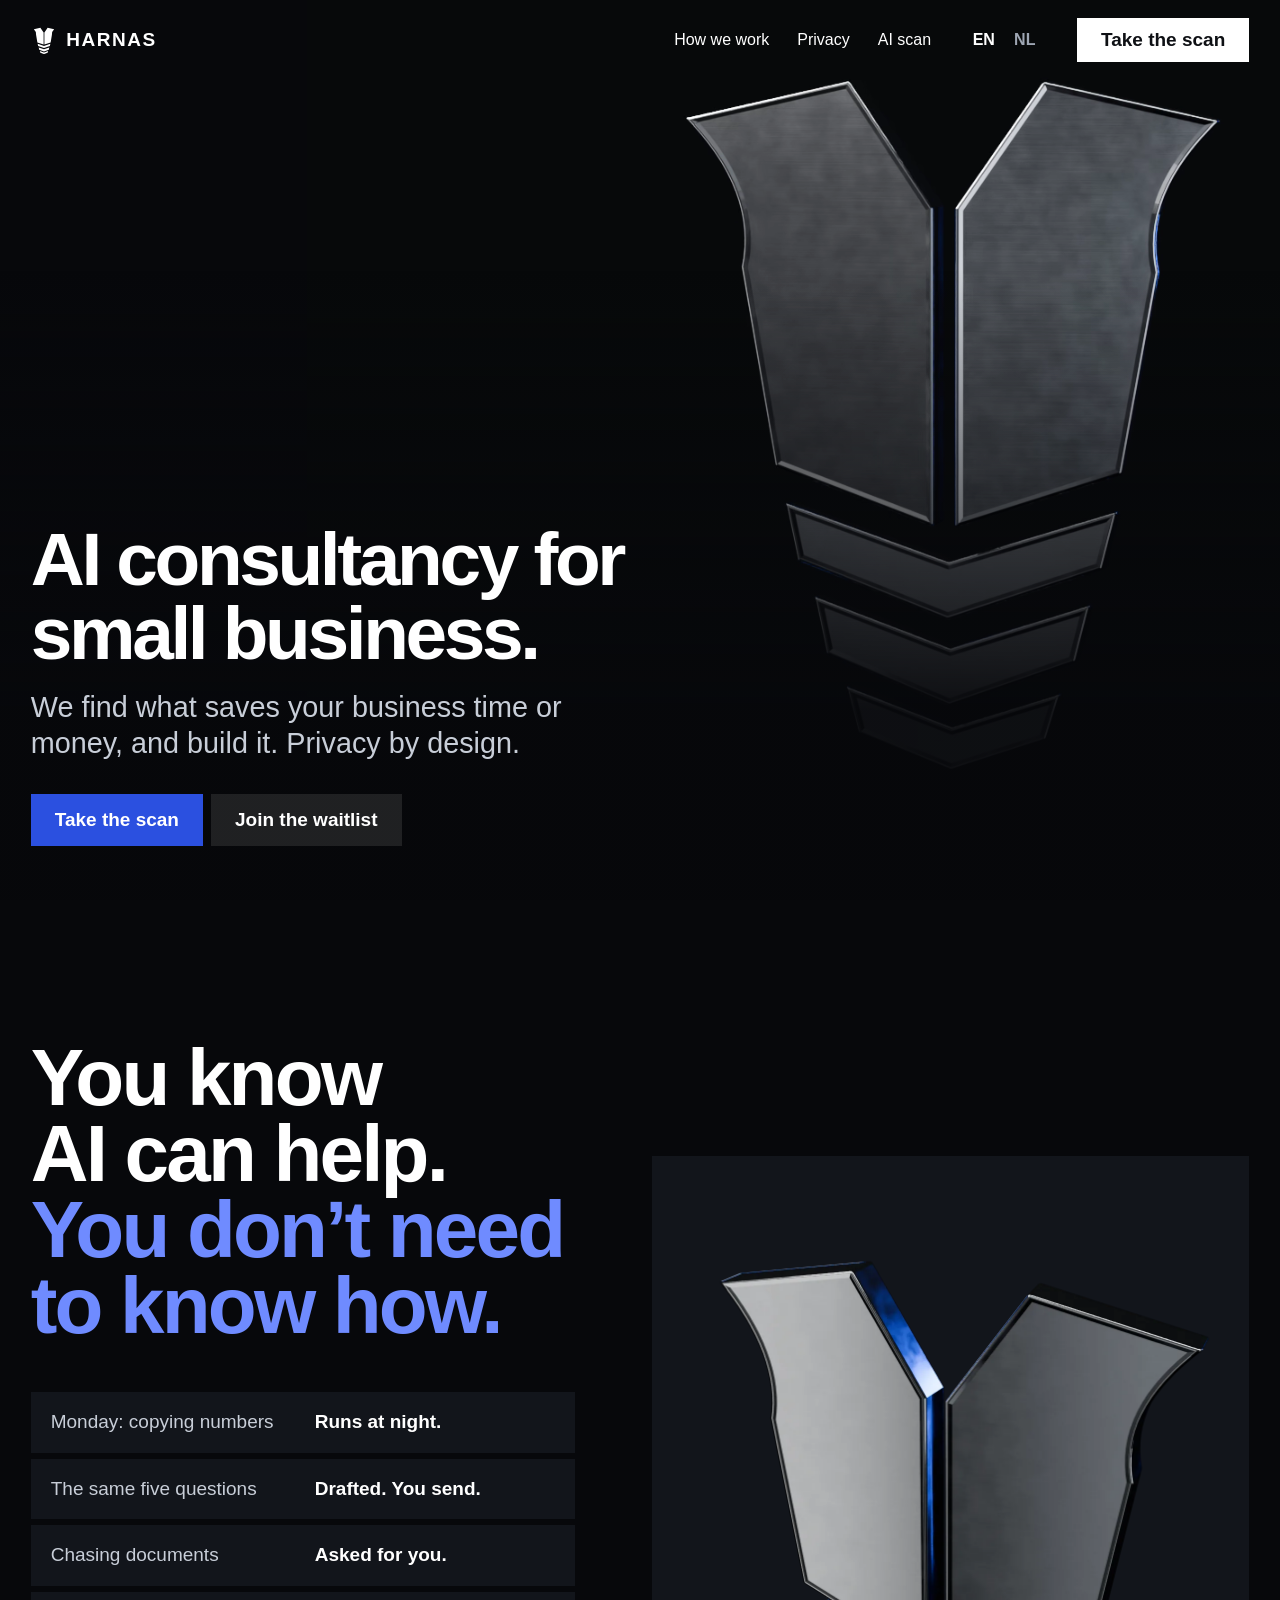
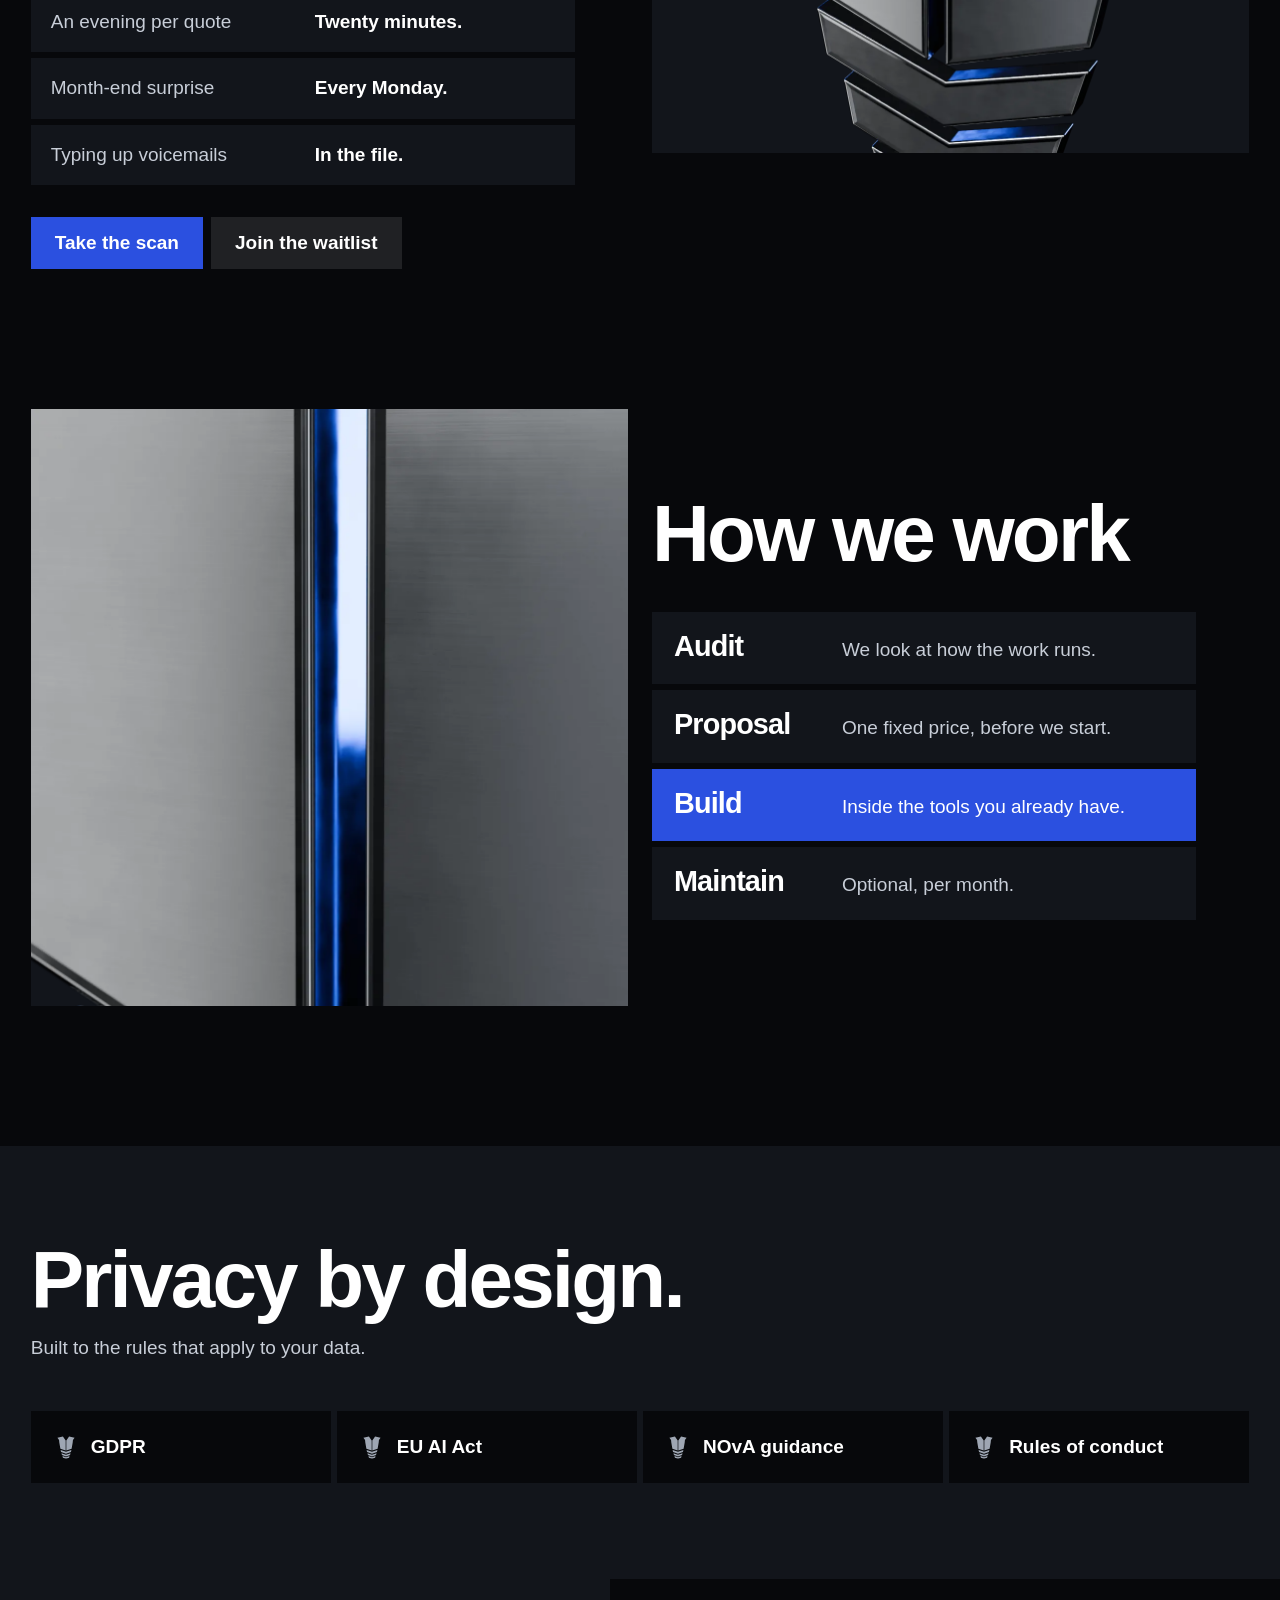
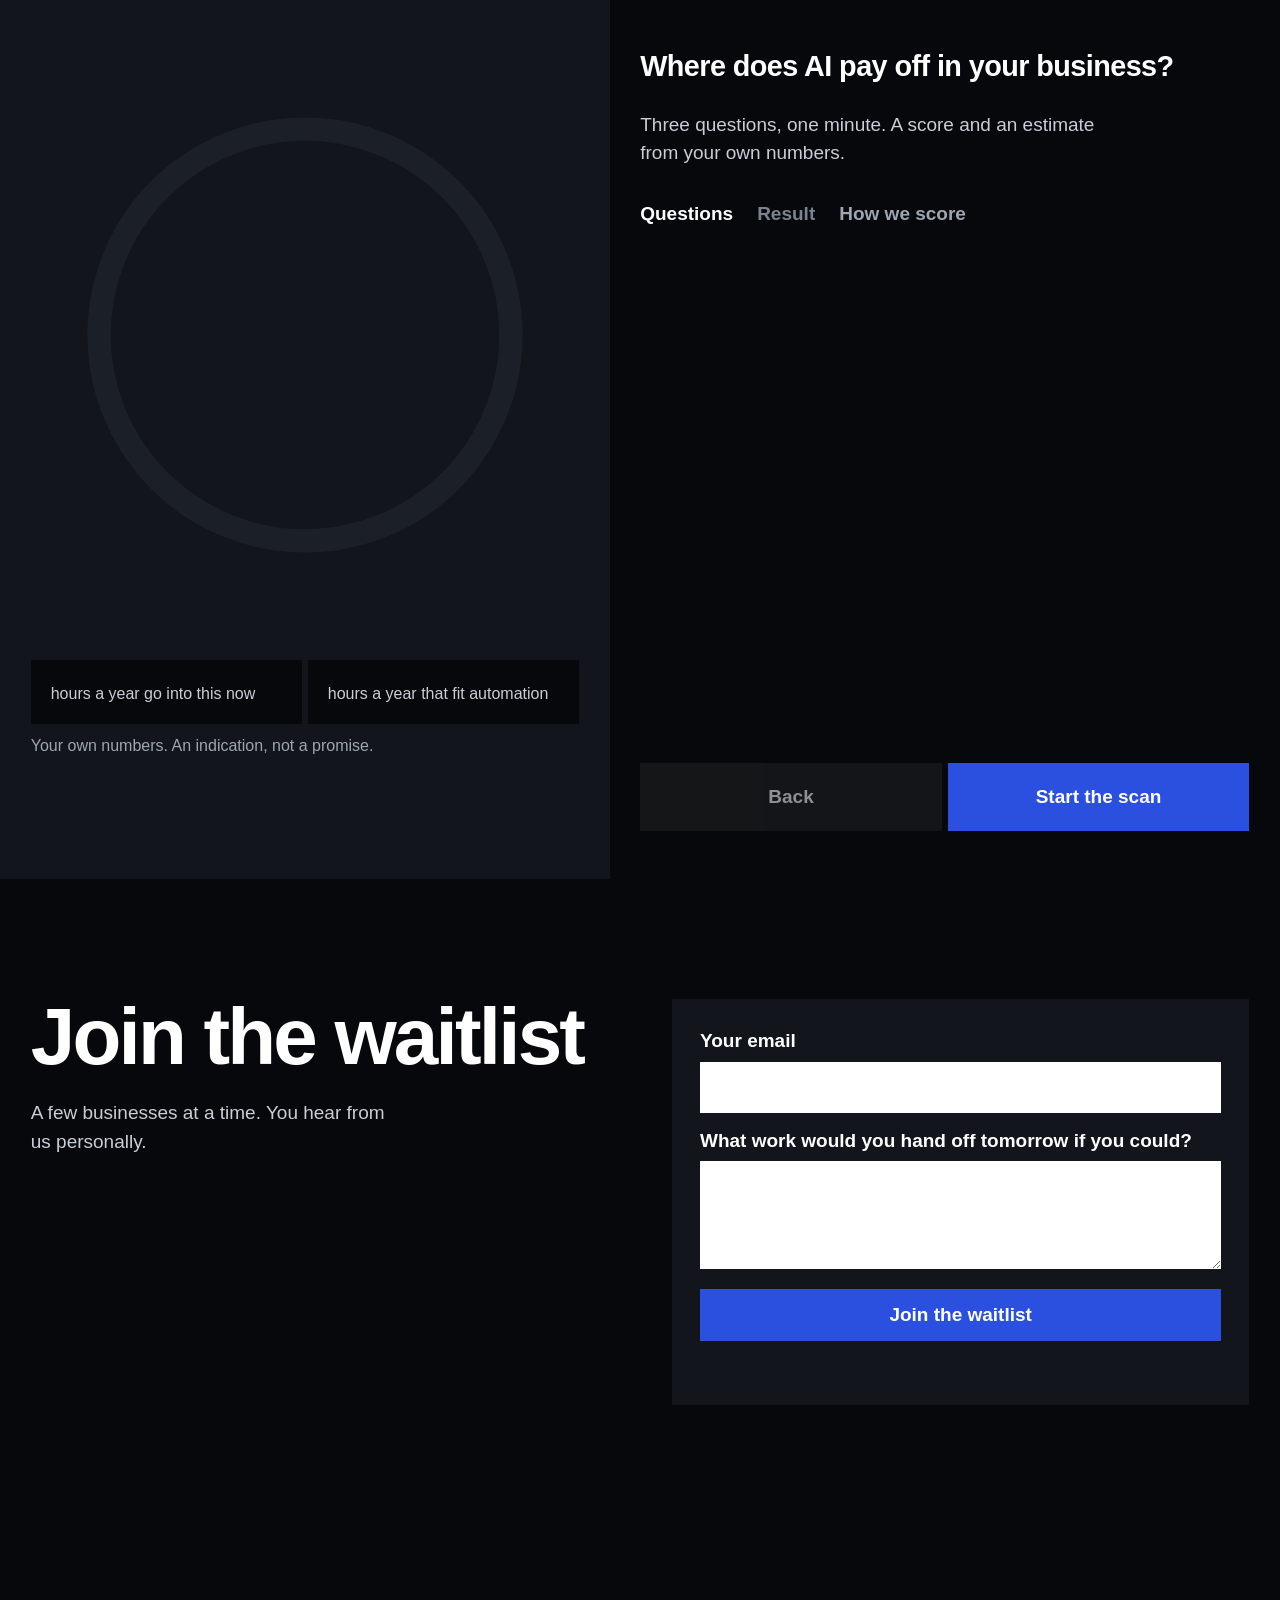
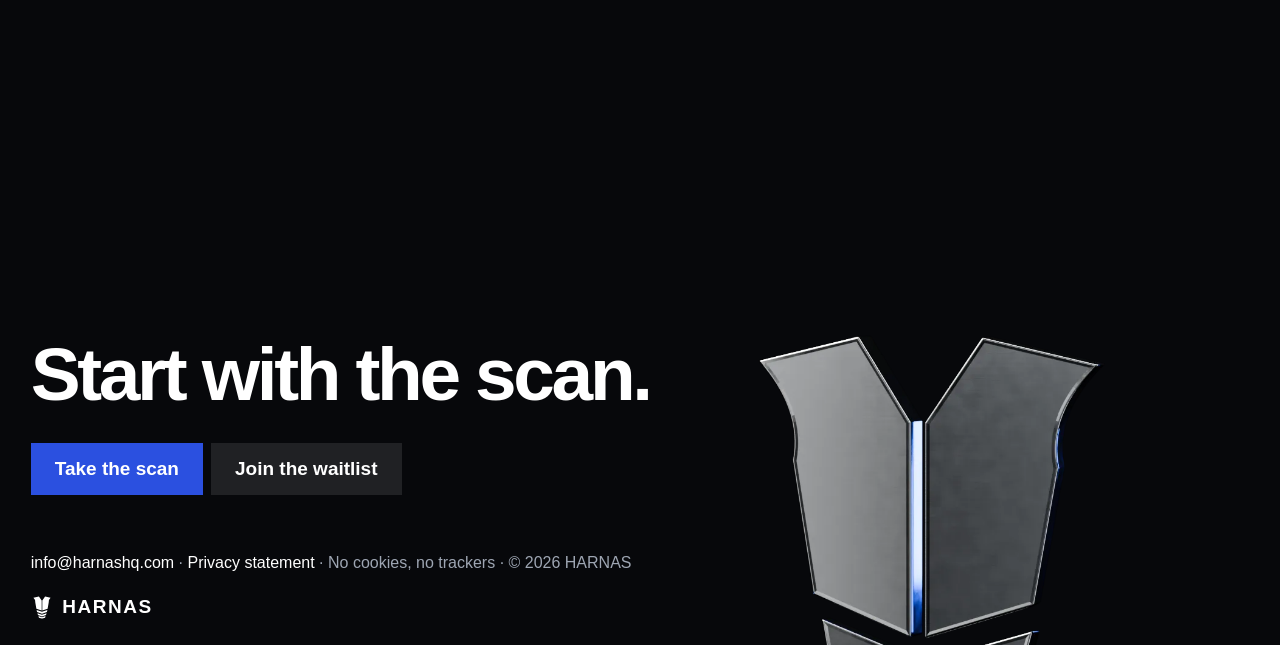
==== commit 3eac9294: "Lean pass: three-question scan with open fields, six pairs, compliance strip, steel renders per sect" ====
--- a/index.html
+++ b/index.html
@@ -6,10 +6,9 @@
 <meta http-equiv="Content-Security-Policy" content="default-src 'self'; script-src 'self'; style-src 'self' 'unsafe-inline'; img-src 'self' data:; media-src 'self'; connect-src https://formspree.io; form-action 'self' https://formspree.io mailto:; base-uri 'none'; object-src 'none'">
 <meta name="referrer" content="strict-origin-when-cross-origin">
 <title>HARNAS · AI consultancy for small business</title>
-<meta name="description" content="We find the work in your business that AI can take over, and build it at one fixed price, inside the tools you already use. Start with the free scan.">
+<meta name="description" content="We find what saves your business time or money, and build it. Privacy by design. Start with the free scan.">
 <link rel="icon" href="brand/harnas-mark.svg">
 <link rel="stylesheet" href="style.css">
-
 </head>
 <body>
 
@@ -22,7 +21,7 @@
     <a class="brand" href="#top" aria-label="HARNAS home"><svg viewBox="0 0 100 108" aria-hidden="true"><use href="#mark"/></svg><span>HARNAS</span></a>
     <div class="nav-links">
       <a class="link" href="#how" data-t="navHow">How we work</a>
-      <a class="link" href="#privacy" data-t="navPrivacy">Privacy by design</a>
+      <a class="link" href="#privacy" data-t="navPrivacy">Privacy</a>
       <a class="link" href="#scan" data-t="navScan">AI scan</a>
     </div>
     <div class="langs" role="group" aria-label="Language">
@@ -43,49 +42,50 @@
 
 <main>
 
-<section class="possible wrap" id="possible" aria-labelledby="pos-h">
-  <div class="pos-head">
-    <h2 id="pos-h" data-reveal data-t="posH">You know AI can help.</h2>
-    <p class="pos-lead" data-reveal style="--i:1" data-t="posH2">You don’t need to know how.</p>
-    <p data-reveal style="--i:2" data-t="posP"></p>
-  </div>
-  <ul class="pairs">
-    <li data-reveal style="--i:0"><blockquote data-t="p1q"></blockquote><p><b data-t="posNow">What is possible</b><span data-t="p1a"></span></p></li>
-    <li data-reveal style="--i:1"><blockquote data-t="p2q"></blockquote><p><b data-t="posNow">What is possible</b><span data-t="p2a"></span></p></li>
-    <li data-reveal style="--i:2"><blockquote data-t="p3q"></blockquote><p><b data-t="posNow">What is possible</b><span data-t="p3a"></span></p></li>
-    <li data-reveal style="--i:3"><blockquote data-t="p4q"></blockquote><p><b data-t="posNow">What is possible</b><span data-t="p4a"></span></p></li>
-    <li data-reveal style="--i:4"><blockquote data-t="p5q"></blockquote><p><b data-t="posNow">What is possible</b><span data-t="p5a"></span></p></li>
-    <li data-reveal style="--i:5"><blockquote data-t="p6q"></blockquote><p><b data-t="posNow">What is possible</b><span data-t="p6a"></span></p></li>
-  </ul>
-  <div class="pos-foot" data-reveal>
-    <p data-t="posTrust"></p>
-    <div class="hero-actions"><a class="btn btn-dark" href="#scan" data-t="cta">Take the scan</a><a class="btn btn-blue" href="#waitlist" data-t="waitlist">Join the waitlist</a></div>
+<section class="possible" id="possible" aria-labelledby="pos-h">
+  <div class="wrap split">
+    <div class="split-copy">
+      <h2 id="pos-h" data-reveal data-t="posH">You know AI can help.</h2>
+      <p class="lead-blue" data-reveal style="--i:1" data-t="posH2">You don’t need to know how.</p>
+      <ul class="pairs" data-reveal style="--i:2">
+        <li><span data-t="p1q">Monday: copying numbers</span><b data-t="p1a">Runs at night.</b></li>
+        <li><span data-t="p2q">The same five questions</span><b data-t="p2a">Drafted. You send.</b></li>
+        <li><span data-t="p3q">Chasing documents</span><b data-t="p3a">Asked for you.</b></li>
+        <li><span data-t="p4q">An evening per quote</span><b data-t="p4a">Twenty minutes.</b></li>
+        <li><span data-t="p5q">Month-end surprise</span><b data-t="p5a">Every Monday.</b></li>
+        <li><span data-t="p6q">Typing up voicemails</span><b data-t="p6a">In the file.</b></li>
+      </ul>
+      <div class="hero-actions" data-reveal style="--i:3"><a class="btn btn-blue" href="#scan" data-t="cta">Take the scan</a><a class="btn btn-ghost" href="#waitlist" data-t="waitlist">Join the waitlist</a></div>
+    </div>
+    <figure class="split-img" data-reveal style="--i:1"><img src="img/part-plates.webp" width="1200" height="1200" loading="lazy" alt="Steel chest plates of the HARNAS emblem, lit from the side"></figure>
   </div>
 </section>
 
 <section class="how" id="how" aria-labelledby="how-h">
-  <div class="wrap">
-    <h2 id="how-h" data-reveal data-t="howH">How we work</h2>
-    <ol class="steps">
-      <li data-reveal style="--i:0"><p class="word" data-t="w1">Audit</p><p data-t="w1p"></p></li>
-      <li data-reveal style="--i:1"><p class="word" data-t="w2">Proposal</p><p data-t="w2p"></p></li>
-      <li data-reveal style="--i:2"><p class="word" data-t="w3">Build</p><p data-t="w3p"></p></li>
-      <li data-reveal style="--i:3"><p class="word" data-t="w4">Maintain</p><p data-t="w4p"></p></li>
-    </ol>
+  <div class="wrap split split-rev">
+    <figure class="split-img" data-reveal><img src="img/part-seam.webp" width="1200" height="1200" loading="lazy" alt="The blue seam between the two steel plates, up close"></figure>
+    <div class="split-copy">
+      <h2 id="how-h" data-reveal data-t="howH">How we work</h2>
+      <ol class="steps" data-reveal style="--i:1">
+        <li><b data-t="w1">Audit</b><span data-t="w1p">We look at how the work runs.</span></li>
+        <li><b data-t="w2">Proposal</b><span data-t="w2p">One fixed price, before we start.</span></li>
+        <li><b data-t="w3">Build</b><span data-t="w3p">Inside the tools you already have.</span></li>
+        <li><b data-t="w4">Maintain</b><span data-t="w4p">Optional, per month.</span></li>
+      </ol>
+    </div>
   </div>
 </section>
 
-<section class="privacy wrap" id="privacy" aria-labelledby="priv-h">
-  <div class="priv-head">
+<section class="privacy" id="privacy" aria-labelledby="priv-h">
+  <div class="wrap">
     <h2 id="priv-h" data-reveal data-t="privH">Privacy by design.</h2>
-    <p data-reveal style="--i:1" data-t="privP"></p>
-  </div>
-  <div class="laws">
-    <div class="law-head" aria-hidden="true"><span></span><span data-t="colWhat">What it is</span><span data-t="colYou">What it asks of you</span><span data-t="colUs">How we build for it</span></div>
-    <article class="law" data-reveal><h3 data-t="l1"></h3><p><b data-t="colWhat"></b><span data-t="l1w"></span></p><p><b data-t="colYou"></b><span data-t="l1y"></span></p><p class="us"><b data-t="colUs"></b><span data-t="l1u"></span></p></article>
-    <article class="law" data-reveal><h3 data-t="l2"></h3><p><b data-t="colWhat"></b><span data-t="l2w"></span></p><p><b data-t="colYou"></b><span data-t="l2y"></span></p><p class="us"><b data-t="colUs"></b><span data-t="l2u"></span></p></article>
-    <article class="law" data-reveal><h3 data-t="l3"></h3><p><b data-t="colWhat"></b><span data-t="l3w"></span></p><p><b data-t="colYou"></b><span data-t="l3y"></span></p><p class="us"><b data-t="colUs"></b><span data-t="l3u"></span></p></article>
-    <article class="law" data-reveal><h3 data-t="l4"></h3><p><b data-t="colWhat"></b><span data-t="l4w"></span></p><p><b data-t="colYou"></b><span data-t="l4y"></span></p><p class="us"><b data-t="colUs"></b><span data-t="l4u"></span></p></article>
+    <p data-reveal style="--i:1" data-t="privP">Built to the rules that apply to your data.</p>
+    <ul class="marks" data-reveal style="--i:2" aria-label="Rules we build to">
+      <li><svg viewBox="0 0 100 108" aria-hidden="true"><use href="#mark"/></svg><span data-t="m1">GDPR</span></li>
+      <li><svg viewBox="0 0 100 108" aria-hidden="true"><use href="#mark"/></svg><span data-t="m2">EU AI Act</span></li>
+      <li><svg viewBox="0 0 100 108" aria-hidden="true"><use href="#mark"/></svg><span data-t="m3">NOvA guidance</span></li>
+      <li><svg viewBox="0 0 100 108" aria-hidden="true"><use href="#mark"/></svg><span data-t="m4">Rules of conduct</span></li>
+    </ul>
   </div>
 </section>
 
@@ -93,13 +93,13 @@
   <div class="stage">
     <div class="gauge" aria-hidden="true">
       <svg viewBox="0 0 100 100"><circle class="g-bg" cx="50" cy="50" r="44"/><circle class="g-fg" id="gauge-arc" cx="50" cy="50" r="44"/></svg>
-      <p class="score-num"><span id="score-num"></span><small id="score-of" data-t="scoreOf">out of 100</small></p>
+      <p class="score-num"><span id="score-num"></span><small data-t="scoreOf">out of 100</small></p>
     </div>
     <p class="verdict" id="verdict"></p>
     <div class="impact" id="impact" hidden>
       <p><b id="hours-yr"></b><span data-t="hoursYr">hours a year go into this now</span></p>
-      <p><b id="cost-yr"></b><span data-t="costYr">a year at your own rate</span></p>
-      <p class="basis" data-t="basis">Based on your own numbers. An indication, not a promise.</p>
+      <p><b id="fit-yr"></b><span data-t="fitYr">hours a year that fit automation</span></p>
+      <p class="basis" data-t="basis">Your own numbers. An indication, not a promise.</p>
     </div>
   </div>
   <div class="panel">
@@ -113,17 +113,12 @@
     <div class="pane" id="pane-q" role="tabpanel" aria-labelledby="tab-q">
       <fieldset>
         <legend id="q-text"></legend>
-        <p class="hint" id="q-hint"></p>
         <div class="opts" id="opts"></div>
       </fieldset>
       <p class="rest" id="rest" aria-live="polite"></p>
     </div>
     <div class="pane" id="pane-r" role="tabpanel" aria-labelledby="tab-r" hidden>
-      <div class="drivers">
-        <div><h3 data-t="lifts">What lifts the score</h3><ul id="lifts"></ul></div>
-        <div><h3 data-t="holds">What holds it back</h3><ul id="holds"></ul></div>
-      </div>
-      <div class="verify" id="verify-wrap" hidden><h3 data-t="verify">To verify in a call</h3><ul id="verify"></ul></div>
+      <div class="verify" id="verify-wrap" hidden><h3 data-t="verify">To verify</h3><ul id="verify"></ul></div>
     </div>
     <div class="pane" id="pane-f" role="tabpanel" aria-labelledby="tab-f" hidden>
       <p class="sub" id="formula-text"></p>
@@ -139,10 +134,8 @@
 <section class="report wrap" id="report" hidden aria-labelledby="rep-steps-h">
   <h3 id="rep-steps-h" data-t="repSteps">What you can do yourself</h3>
   <ol class="todo" id="rep-steps"></ol>
-  <div id="rep-priv" hidden>
-    <h3 data-t="repPriv">Because the data is sensitive</h3>
-    <ul class="todo" id="rep-check"></ul>
-  </div>
+  <h3 data-t="repPriv">Before any AI touches this data</h3>
+  <ul class="todo" id="rep-check"></ul>
   <p class="rep-print"><button class="btn btn-dark" id="btn-print" type="button" data-t="print">Save as PDF</button></p>
 </section>
 
@@ -170,15 +163,12 @@
 </main>
 
 <footer class="foot">
-  <div class="foot-cols wrap">
-    <div><p data-t="footContact">Contact</p><p><a class="link" href="mailto:info@harnashq.com">info@harnashq.com</a></p></div>
-  </div>
-  <div class="foot-mark wrap">
-    <div class="foot-row">
-      <svg class="foot-logo" viewBox="0 0 100 108" aria-hidden="true"><use href="#mark"/></svg>
-      <svg class="foot-word" viewBox="0 0 1000 150" role="img" aria-label="HARNAS"><text x="0" y="132" textLength="1000" lengthAdjust="spacingAndGlyphs">HARNAS</text></svg>
-    </div>
-    <p class="legal">© 2026 HARNAS · <a class="link" href="privacy.html" data-t="privacyLink">Privacy statement</a> · <span data-t="legal">No cookies, no trackers</span></p>
+  <img class="foot-emblem" src="img/emblem.webp" width="1600" height="1000" loading="lazy" alt="" aria-hidden="true">
+  <div class="foot-copy wrap">
+    <p class="foot-h" data-t="footH">Start with the scan.</p>
+    <div class="hero-actions"><a class="btn btn-blue" href="#scan" data-t="cta">Take the scan</a><a class="btn btn-ghost" href="#waitlist" data-t="waitlist">Join the waitlist</a></div>
+    <p class="legal"><a class="link" href="mailto:info@harnashq.com">info@harnashq.com</a> · <a class="link" href="privacy.html" data-t="privacyLink">Privacy statement</a> · <span data-t="legal">No cookies, no trackers</span> · © 2026 HARNAS</p>
+    <p class="foot-sign"><svg viewBox="0 0 100 108" aria-hidden="true"><use href="#mark"/></svg>HARNAS</p>
   </div>
 </footer>
 
--- a/style.css
+++ b/style.css
@@ -1,4 +1,4 @@
-/* HARNAS. Night, steel and one blue. The emblem is the only ornament. */
+/* HARNAS. Night, steel and one blue, from the first screen to the last. */
 :root {
   --night: #07080B;
   --night-2: #12151B;
@@ -30,7 +30,7 @@
 
 *, *::before, *::after { box-sizing: border-box; }
 html { -webkit-text-size-adjust: 100%; text-size-adjust: 100%; }
-body { margin: 0; background: var(--paper); color: var(--ink); font-family: var(--font); font-size: var(--step-body); line-height: 1.5; -webkit-font-smoothing: antialiased; }
+body { margin: 0; background: var(--night); color: var(--white); font-family: var(--font); font-size: var(--step-body); line-height: 1.5; -webkit-font-smoothing: antialiased; }
 h1, h2, h3, p, ul, ol, fieldset, legend, figure { margin: 0; padding: 0; }
 fieldset { border: 0; min-width: 0; }
 ul, ol { list-style: none; }
@@ -44,7 +44,6 @@
 ::selection { background: var(--blue); color: var(--white); }
 :focus-visible { outline: 3px solid var(--blue-hi); outline-offset: 3px; }
 .wrap { padding-inline: var(--margin); }
-.small { font-size: var(--step-small); line-height: 1.45; }
 .sr-only { position: absolute; width: 1px; height: 1px; overflow: hidden; clip-path: inset(50%); white-space: nowrap; }
 .link { text-decoration: underline; text-decoration-color: transparent; text-underline-offset: 0.2em; transition: text-decoration-color var(--t-hover) ease; }
 @media (hover: hover) and (pointer: fine) { .link:hover { text-decoration-color: currentColor; } }
@@ -63,10 +62,12 @@
   .btn-ghost:not(:disabled):hover { background: rgba(255, 255, 255, 0.18); }
   .btn-dark:hover { background: var(--blue); }
 }
+.hero-actions { display: flex; gap: 8px; margin-top: 2rem; flex-wrap: wrap; }
 
 /* ---------------- hero ---------------- */
-.hero { position: relative; z-index: 1; height: 100svh; min-height: 640px; background: var(--night); color: var(--white); overflow: hidden; display: flex; flex-direction: column; justify-content: space-between; }
+.hero { position: relative; z-index: 1; height: 100svh; min-height: 640px; background: var(--night); overflow: hidden; display: flex; flex-direction: column; justify-content: space-between; }
 .hero-video { position: absolute; top: 0; left: 24%; width: 100%; height: 100%; object-fit: cover; object-position: 50% 50%; }
+.hero::after { content: ""; position: absolute; inset: auto 0 0 0; height: 70%; pointer-events: none; background: linear-gradient(to top, rgba(7, 8, 11, 0.92) 30%, rgba(7, 8, 11, 0)); } /* taste-skill-ignore: scrim under the headline */
 .bar { position: relative; z-index: 1; display: flex; align-items: center; gap: 2rem; padding-block: 18px; }
 .brand { display: flex; align-items: center; gap: 0.6rem; text-decoration: none; font-weight: 700; letter-spacing: 0.08em; font-size: var(--step-body); }
 .brand svg { width: 26px; color: var(--white); }
@@ -74,47 +75,52 @@
 .langs { display: flex; font-size: var(--step-small); font-weight: 600; }
 .langs button { padding: 0.5rem 0.6rem; color: var(--steel-soft); transition: color var(--t-hover) ease; }
 .langs button[aria-pressed="true"] { color: var(--white); }
-.hero::after { content: ""; position: absolute; inset: auto 0 0 0; height: 70%; pointer-events: none; background: linear-gradient(to top, rgba(7, 8, 11, 0.92) 30%, rgba(7, 8, 11, 0)); } /* taste-skill-ignore: scrim under the headline */
 .hero-copy { position: relative; z-index: 1; padding-bottom: clamp(32px, 6vh, 72px); max-width: 60%; }
 .hero h1 { font-size: var(--step-display); line-height: 0.98; letter-spacing: -0.045em; }
 .hero-lead { margin-top: 1.25rem; font-size: var(--step-lead); line-height: 1.25; color: var(--steel); max-width: 34ch; }
-.hero-actions { display: flex; gap: 8px; margin-top: 2rem; flex-wrap: wrap; }
+
+/* ---------------- shared split layout: copy beside a steel render ---------------- */
+main { position: relative; z-index: 1; background: var(--night); }
+.split { display: grid; grid-template-columns: 1fr 1fr; gap: var(--gutter); align-items: center; }
+.split-copy h2 { font-size: var(--step-head); line-height: 0.95; }
+.split-img { aspect-ratio: 1; overflow: hidden; background: var(--night-2); }
+.split-img img { width: 100%; height: 100%; object-fit: cover; }
+.lead-blue { font-size: var(--step-head); line-height: 0.95; letter-spacing: -0.035em; font-weight: 700; color: var(--blue-hi); max-width: none; }
+
+/* ---------------- you know AI can help ---------------- */
+.possible { padding-block: 140px; }
+.pairs { display: grid; gap: 6px; margin-top: 48px; max-width: 34rem; }
+.pairs li { display: grid; grid-template-columns: 1fr 1fr; gap: var(--gutter); align-items: baseline; padding: 16px 20px; background: var(--night-2); }
+.pairs span { color: var(--steel); }
+.pairs b { font-weight: 700; color: var(--white); }
 
 /* ---------------- how we work ---------------- */
-main { position: relative; z-index: 1; background: var(--paper); }
-.how { background: var(--night); color: var(--white); padding-block: 140px; }
-.how h2 { font-size: var(--step-head); line-height: 0.95; }
-.steps { display: grid; grid-template-columns: repeat(4, minmax(0, 1fr)); gap: 6px; margin-top: 64px; }
-.steps li { background: var(--night-2); padding: 28px 24px 32px; min-height: 300px; display: flex; flex-direction: column; gap: 18px; }
+.how { padding-block: 0 140px; }
+.steps { display: grid; gap: 6px; margin-top: 40px; max-width: 34rem; }
+.steps li { display: grid; grid-template-columns: 9rem 1fr; gap: var(--gutter); align-items: baseline; background: var(--night-2); padding: 20px 22px; }
 .steps li:nth-child(3) { background: var(--blue); }
-.steps li:last-child { background: var(--night-3); }
-.steps .word { font-size: var(--step-lead); font-weight: 700; letter-spacing: -0.03em; line-height: 1; color: var(--white); }
-.steps li p:not(.word) { color: var(--steel); font-size: var(--step-small); line-height: 1.5; }
-.steps li:nth-child(3) p { color: var(--white); }
-
-/* ---------------- privacy by design ---------------- */
-.privacy { padding-block: 140px; }
-.priv-head { display: grid; grid-template-columns: 1fr 1fr; gap: var(--gutter); align-items: end; }
+.steps b { font-size: var(--step-lead); letter-spacing: -0.03em; line-height: 1; }
+.steps span { color: var(--steel); }
+.steps li:nth-child(3) span { color: var(--white); }
+
+/* ---------------- privacy by design: one line and four marks ---------------- */
+.privacy { background: var(--night-2); padding-block: 96px; }
 .privacy h2 { font-size: var(--step-head); line-height: 0.95; }
-.priv-head p { max-width: 40ch; }
-.laws { margin-top: 64px; display: grid; gap: 6px; }
-.law-head { display: grid; grid-template-columns: 1.1fr 1fr 1.2fr 1.3fr; gap: var(--gutter); padding: 0 24px 10px; font-size: var(--step-small); font-weight: 700; }
-.law { display: grid; grid-template-columns: 1.1fr 1fr 1.2fr 1.3fr; gap: var(--gutter); background: var(--white); padding: 24px; }
-.law h3 { font-size: var(--step-lead); line-height: 1.1; letter-spacing: -0.025em; }
-.law p { font-size: var(--step-small); line-height: 1.5; max-width: none; }
-.law p b { display: none; }
-.law .us { background: var(--paper-2); margin: -24px -24px -24px 0; padding: 24px; }
+.privacy > .wrap > p { margin-top: 16px; color: var(--steel); }
+.marks { display: grid; grid-template-columns: repeat(4, 1fr); gap: 6px; margin-top: 48px; }
+.marks li { display: flex; align-items: center; gap: 14px; background: var(--night); padding: 22px 24px; font-weight: 700; }
+.marks svg { width: 22px; color: var(--steel-soft); flex: none; }
 
 /* ---------------- scan ---------------- */
-.scan { position: relative; display: grid; grid-template-columns: 1fr 1.1fr; background: var(--night); color: var(--white); min-height: 100svh; }
+.scan { position: relative; display: grid; grid-template-columns: 1fr 1.1fr; background: var(--night); min-height: 100svh; }
 .stage { position: relative; display: flex; flex-direction: column; justify-content: center; gap: 28px; padding: 72px var(--margin); background: var(--night-2); }
 .gauge { position: relative; width: min(52vh, 100%); aspect-ratio: 1; margin: 0 auto; }
 .gauge svg { width: 100%; height: 100%; transform: rotate(-90deg); }
 .g-bg { fill: none; stroke: var(--night-3); stroke-width: 5; }
 .g-fg { fill: none; stroke: var(--blue); stroke-width: 5; stroke-dasharray: 276.46; stroke-dashoffset: 276.46; transition: stroke-dashoffset 1400ms var(--ease-out); }
 .score-num { position: absolute; inset: 0; display: grid; place-content: center; text-align: center; font-size: clamp(4rem, 12vh, 9rem); font-weight: 700; letter-spacing: -0.06em; line-height: 0.85; font-variant-numeric: tabular-nums; max-width: none; }
+.score-num small { display: block; font-size: var(--step-small); letter-spacing: 0; font-weight: 500; color: var(--steel-soft); margin-top: 14px; }
 .scan:not([data-done]) .score-num small { display: none; }
-.score-num small { display: block; font-size: var(--step-small); letter-spacing: 0; font-weight: 500; color: var(--steel-soft); margin-top: 14px; }
 .verdict { font-size: var(--step-lead); line-height: 1.2; letter-spacing: -0.02em; font-weight: 600; text-align: center; margin: 0 auto; max-width: 24ch; min-height: 1.2em; }
 .impact { display: grid; grid-template-columns: 1fr 1fr; gap: 6px; }
 .impact p { background: var(--night); padding: 18px 20px; max-width: none; display: grid; gap: 4px; }
@@ -128,8 +134,7 @@
 .tabs button { color: var(--steel-soft); font-weight: 600; padding-block: 4px; }
 .tabs button[aria-selected="true"] { color: var(--white); }
 .tabs button:disabled { cursor: default; color: #7B8391; }
-legend { font-size: var(--step-lead); font-weight: 700; letter-spacing: -0.02em; line-height: 1.15; margin-bottom: 8px; }
-.hint { font-size: var(--step-small); color: var(--steel-soft); margin-bottom: 18px; min-height: 1.4em; }
+legend { font-size: var(--step-lead); font-weight: 700; letter-spacing: -0.02em; line-height: 1.15; margin-bottom: 18px; }
 .opts { display: grid; gap: 6px; max-width: 36rem; }
 .opt { min-height: 3.25rem; padding: 0.75rem 1rem; text-align: left; background: var(--night-2); transition: background-color var(--t-hover) ease, transform var(--t-press) var(--ease-out); }
 .opt:active { transform: scale(0.99); }
@@ -138,65 +143,38 @@
 .opt-free { display: grid; gap: 6px; }
 .opt-free input { width: 100%; min-height: 3.25rem; padding: 0.75rem 1rem; background: var(--white); color: var(--ink); border: 0; }
 .rest { margin-top: 14px; font-size: var(--step-small); color: var(--steel-soft); }
-.res-h { font-size: var(--step-lead); font-weight: 700; letter-spacing: -0.02em; max-width: 30ch; }
-.drivers { display: grid; grid-template-columns: 1fr 1fr; gap: var(--gutter); }
-.drivers h3 { font-size: var(--step-small); color: var(--steel-soft); margin-bottom: 10px; letter-spacing: 0; }
-.drivers li { font-size: var(--step-small); padding: 8px 0; }
-.verify { margin-top: 24px; }
 .verify h3 { font-size: var(--step-small); color: var(--steel-soft); margin-bottom: 10px; letter-spacing: 0; }
 .verify li { font-size: var(--step-small); padding: 6px 0; color: var(--steel); }
 .actions { display: grid; grid-template-columns: 1fr 1fr; gap: 6px; margin-top: auto; }
 .actions .btn { min-height: 4.25rem; }
 
-/* ---------------- what is possible ---------------- */
-.possible { padding-block: 140px; }
-.pos-head { display: grid; grid-template-columns: 1.2fr 1fr; gap: 8px var(--gutter); align-items: end; }
-.pos-head h2 { grid-column: 1; }
-.pos-lead { grid-column: 1; font-size: var(--step-head); line-height: 0.95; letter-spacing: -0.035em; font-weight: 700; color: var(--blue); max-width: none; }
-.pos-head > p:not(.pos-lead) { grid-column: 2; grid-row: 1 / span 2; align-self: end; max-width: 36ch; }
-.possible h2 { font-size: var(--step-head); line-height: 0.95; }
-.pairs { display: grid; gap: 6px; margin-top: 64px; }
-.pairs li { display: grid; grid-template-columns: 1.1fr 1fr; gap: var(--gutter); align-items: start; background: var(--white); padding: 32px 28px; }
-.pairs li:nth-child(even) { background: var(--paper-2); }
-.pairs blockquote { margin: 0; font-size: var(--step-lead); line-height: 1.15; letter-spacing: -0.025em; font-weight: 700; text-wrap: pretty; max-width: 24ch; }
-.pairs li p { max-width: 44ch; line-height: 1.5; }
-.pairs li p b { display: block; color: var(--blue); margin-bottom: 6px; font-size: var(--step-small); }
-.pos-foot { display: grid; grid-template-columns: 1.2fr 1fr; gap: var(--gutter); align-items: center; margin-top: 64px; }
-.pos-foot p { font-size: var(--step-lead); line-height: 1.2; letter-spacing: -0.02em; font-weight: 600; max-width: 28ch; }
-.pos-foot .hero-actions { margin: 0; justify-content: end; }
-
-/* ---------------- report ---------------- */
+/* ---------------- report and waitlist ---------------- */
 .report { padding-block: 120px 0; }
 .report h3 { font-size: var(--step-body); margin: 0 0 14px; letter-spacing: 0; }
-#rep-priv h3 { margin-top: 40px; }
+.report h3 + .todo + h3 { margin-top: 40px; }
 .todo { display: grid; gap: 6px; }
-.todo li { background: var(--white); padding: 16px 20px; max-width: 60ch; }
+.todo li { background: var(--night-2); padding: 16px 20px; max-width: 60ch; }
 .rep-print { margin-top: 32px; }
-
-/* ---------------- waitlist ---------------- */
 .waitlist { padding-block: 120px; }
 .wl-grid { display: grid; grid-template-columns: 1fr 1fr; gap: 64px; align-items: start; }
 .waitlist h2 { font-size: var(--step-head); line-height: 0.95; }
-.wl-grid > div > p { margin-top: 24px; max-width: 36ch; }
-.wl-scan { color: var(--blue); font-weight: 600; }
-.wl-form { background: var(--white); padding: 28px; display: grid; gap: 14px; }
+.wl-grid > div > p { margin-top: 24px; max-width: 36ch; color: var(--steel); }
+.wl-scan { color: var(--blue-hi); font-weight: 600; }
+.wl-form { background: var(--night-2); padding: 28px; display: grid; gap: 14px; }
 .wl-form label { display: grid; gap: 6px; font-size: var(--step-body); font-weight: 600; }
-.wl-form input[type="email"], .wl-form textarea { min-height: 3rem; padding: 0.7rem 0.9rem; background: var(--paper); border: 0; font-weight: 400; resize: vertical; }
+.wl-form input[type="email"], .wl-form textarea { min-height: 3rem; padding: 0.7rem 0.9rem; background: var(--white); color: var(--ink); border: 0; font-weight: 400; resize: vertical; }
 .wl-form .btn-blue { margin-top: 6px; }
-.form-msg { font-size: var(--step-small); color: var(--muted); min-height: 1.4em; }
-
-/* ---------------- footer ---------------- */
-.foot { position: sticky; bottom: 0; z-index: 0; min-height: 80svh; background: var(--night); color: var(--white); display: grid; grid-template-rows: auto 1fr; padding-top: 40px; }
-.foot-cols { display: grid; grid-template-columns: repeat(4, 1fr); gap: var(--gutter); font-size: var(--step-small); }
-.foot-cols p:first-child { font-weight: 700; margin-bottom: 6px; }
-.foot-cols p + p { color: var(--steel); }
-.foot-mark { align-self: end; padding-bottom: 20px; }
-.foot-row { display: grid; grid-template-columns: 12% 1fr; gap: 3%; align-items: end; }
-.foot-logo { width: 100%; color: var(--white); }
-.foot-word { width: 100%; height: auto; }
-.foot-word text { font-family: var(--font); font-weight: 700; font-size: 170px; letter-spacing: -6px; fill: var(--white); }
-.legal { margin-top: 18px; font-size: var(--step-small); color: var(--steel-soft); }
-.legal a { color: var(--white); }
+.form-msg { font-size: var(--step-small); color: var(--steel-soft); min-height: 1.4em; }
+
+/* ---------------- footer: the hero, mirrored ---------------- */
+.foot { position: relative; min-height: 80svh; background: var(--night); overflow: hidden; display: flex; align-items: flex-end; }
+.foot-emblem { position: absolute; right: -10%; bottom: -34%; width: 76%; max-width: none; height: auto; }
+.foot-copy { position: relative; z-index: 1; padding-block: 64px 24px; max-width: 60%; }
+.foot-h { font-size: var(--step-display); line-height: 0.98; letter-spacing: -0.045em; font-weight: 700; }
+.foot .legal { margin-top: 56px; font-size: var(--step-small); color: var(--steel-soft); max-width: none; }
+.foot .legal a { color: var(--white); }
+.foot-sign { display: flex; align-items: center; gap: 0.6rem; margin-top: 18px; font-weight: 700; letter-spacing: 0.08em; }
+.foot-sign svg { width: 22px; color: var(--white); }
 
 /* ---------------- text pages ---------------- */
 .doc { max-width: 46rem; padding-block: 64px 120px; }
@@ -213,32 +191,31 @@
   .hero-copy { max-width: none; }
   .hero h1 { font-size: 10.5vw; }
   .hero-lead { font-size: var(--step-body); }
+  .split { grid-template-columns: 1fr; gap: 40px; }
+  .split-rev .split-img { order: 2; }
+  .split-copy h2, .lead-blue { font-size: 9.5vw; }
+  .possible { padding-block: 96px; }
+  .how { padding-block: 0 96px; }
+  .pairs li { grid-template-columns: 1fr; gap: 2px; }
+  .steps li { grid-template-columns: 1fr; gap: 6px; }
+  .privacy { padding-block: 72px; }
+  .privacy h2 { font-size: 9.5vw; }
+  .marks { grid-template-columns: 1fr 1fr; }
+  .scan { grid-template-columns: 1fr; }
   .scan:not([data-done]) .stage { display: none; }
-  .how, .privacy, .possible, .waitlist { padding-block: 96px; }
-  .report { padding-block: 80px 0; }
-  .pos-head, .pos-foot, .wl-grid { grid-template-columns: 1fr; gap: 24px; }
-  .pos-foot .hero-actions { justify-content: start; }
-  .pairs { margin-top: 40px; }
-  .pairs li { grid-template-columns: 1fr; gap: 16px; padding: 20px; }
-  .pos-head > p:not(.pos-lead) { grid-column: 1; grid-row: auto; }
-  .pos-lead { font-size: 9.5vw; }
-  .possible h2 { font-size: 9.5vw; }
-  .steps { grid-template-columns: 1fr 1fr; margin-top: 40px; }
-  .steps li { min-height: 0; padding: 20px; }
-  .priv-head { grid-template-columns: 1fr; gap: 20px; }
-  .law-head { display: none; }
-  .law { grid-template-columns: 1fr; gap: 14px; }
-  .law p b { display: block; font-weight: 700; margin-bottom: 4px; color: var(--ink); }
-  .law .us { margin: 0 -24px -24px; }
-  .laws { margin-top: 40px; }
-  .scan { grid-template-columns: 1fr; }
   .stage { padding: 40px var(--margin); }
   .gauge { width: min(70vw, 320px); }
   .score-num { font-size: 4.5rem; }
   .panel { padding: 32px var(--margin); }
   .actions { grid-template-columns: 1fr; }
-  .drivers { grid-template-columns: 1fr; }
-  .foot-cols { grid-template-columns: 1fr 1fr; }
+  .report { padding-block: 80px 0; }
+  .waitlist { padding-block: 96px; }
+  .wl-grid { grid-template-columns: 1fr; gap: 32px; }
+  .waitlist h2 { font-size: 9.5vw; }
+  .foot { min-height: 0; }
+  .foot-emblem { width: 110%; right: -30%; bottom: -30%; opacity: 0.55; }
+  .foot-copy { max-width: none; }
+  .foot-h { font-size: 10.5vw; }
 }
 
 /* ---------------- motion ---------------- */
@@ -256,8 +233,8 @@
 
 /* ---------------- print: the report only ---------------- */
 @media print {
+  body { background: #fff; color: #000; }
   .hero, .foot, main > *:not(#report) { display: none !important; }
-  #report .todo { display: block; }
   .report { padding: 0; }
   .rep-print { display: none; }
   .todo li { background: none; padding: 0 0 8px; }
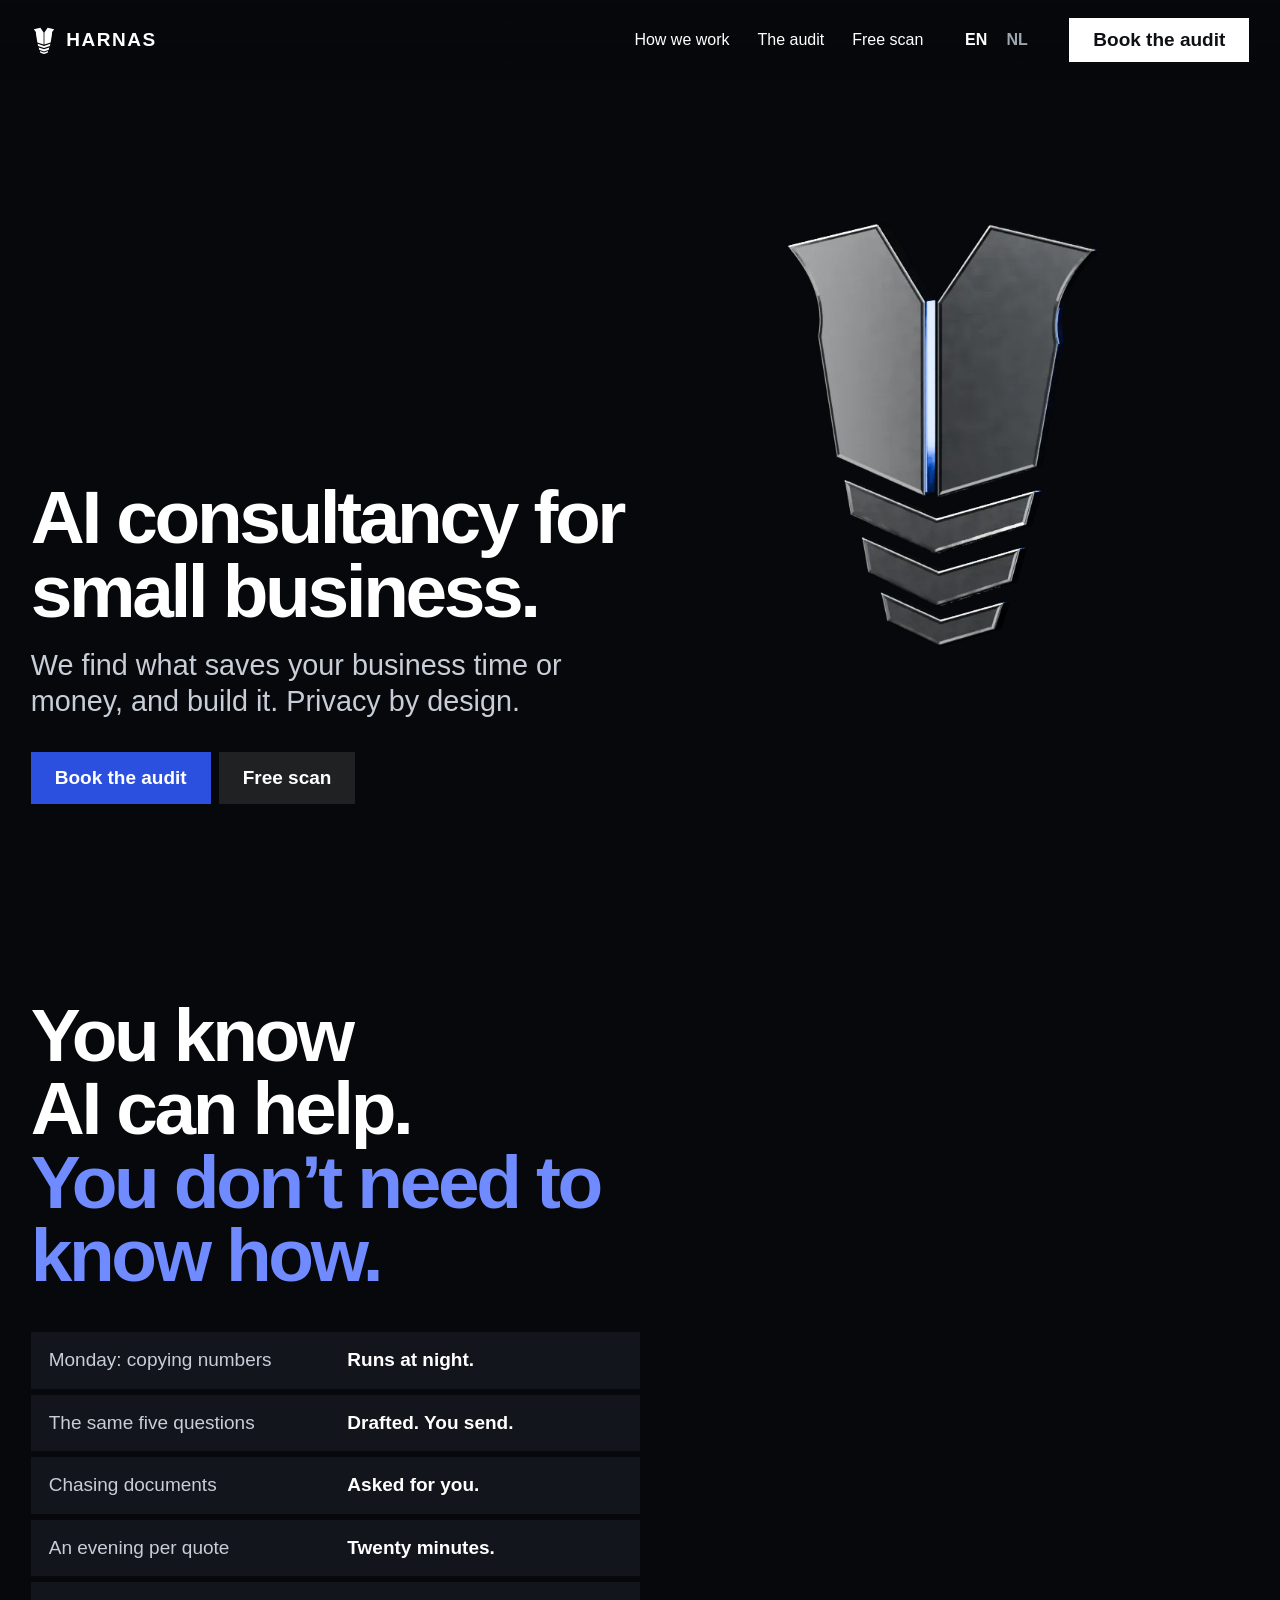
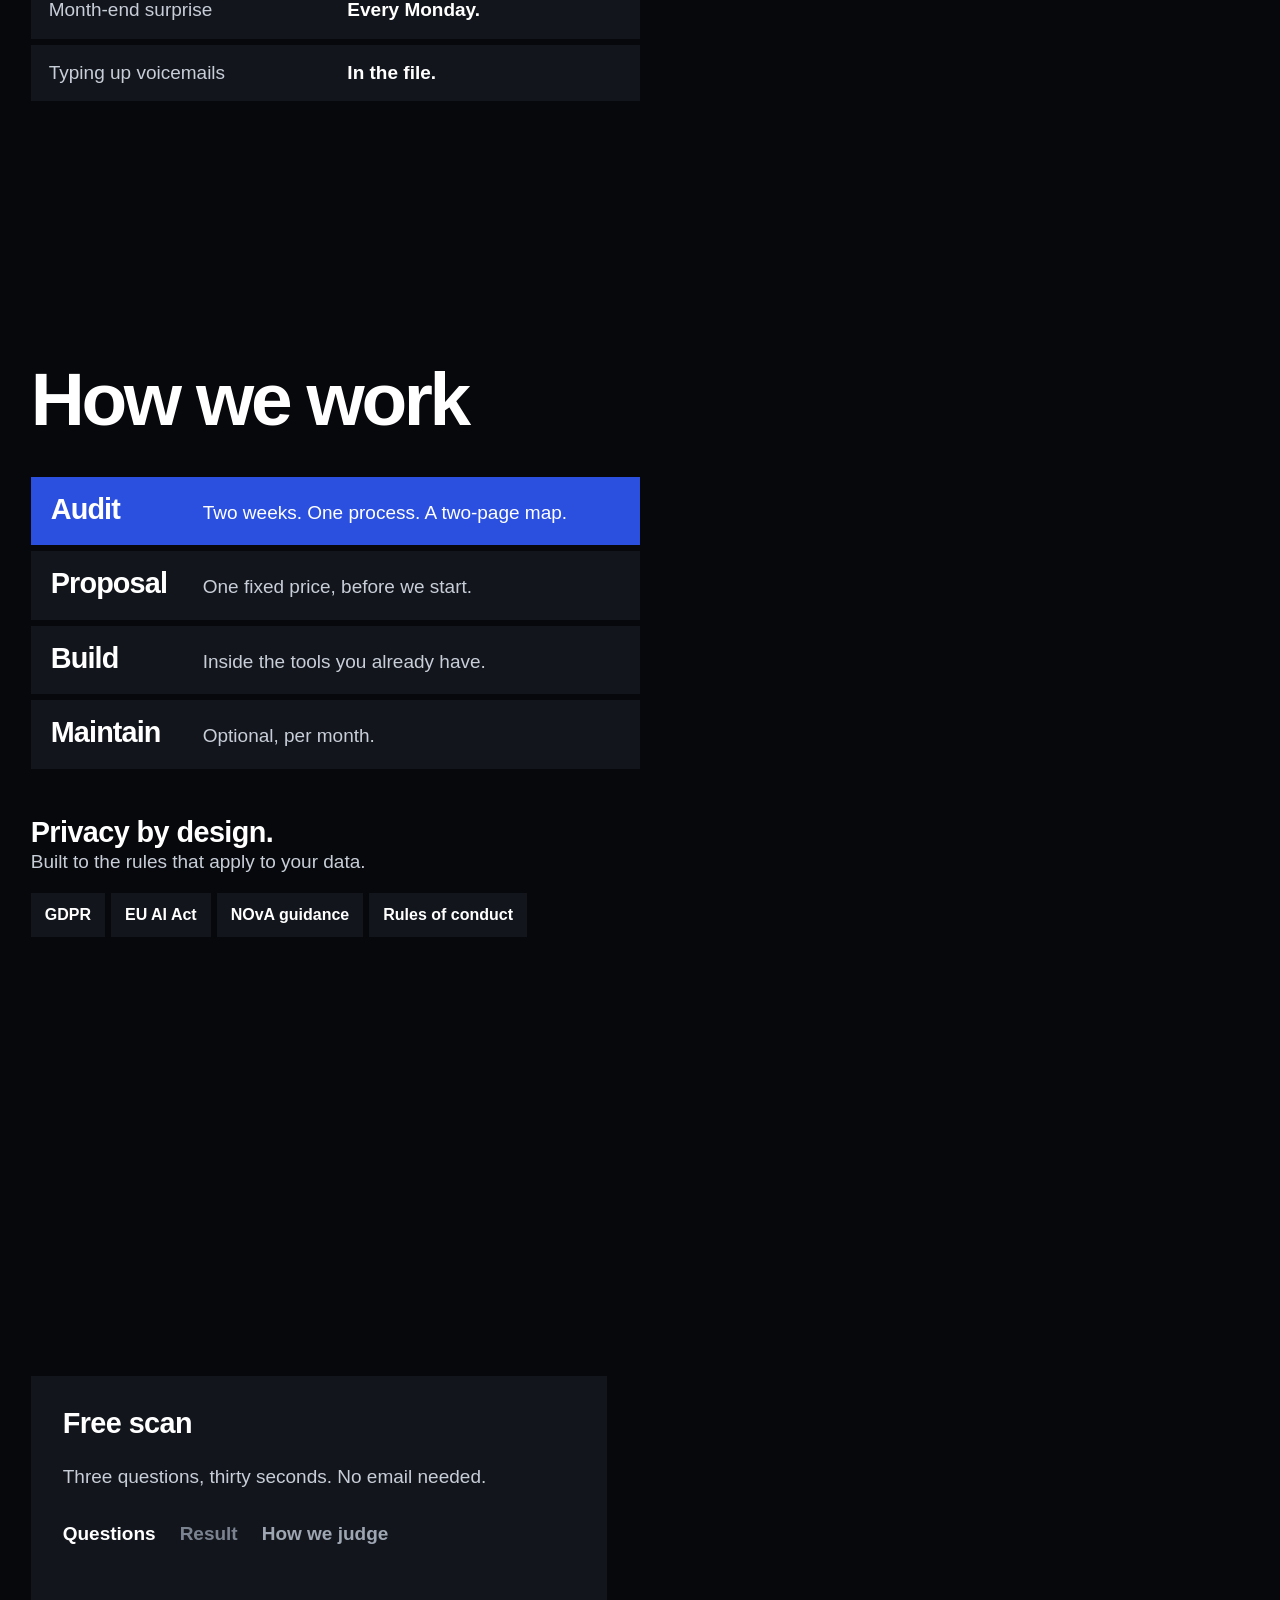
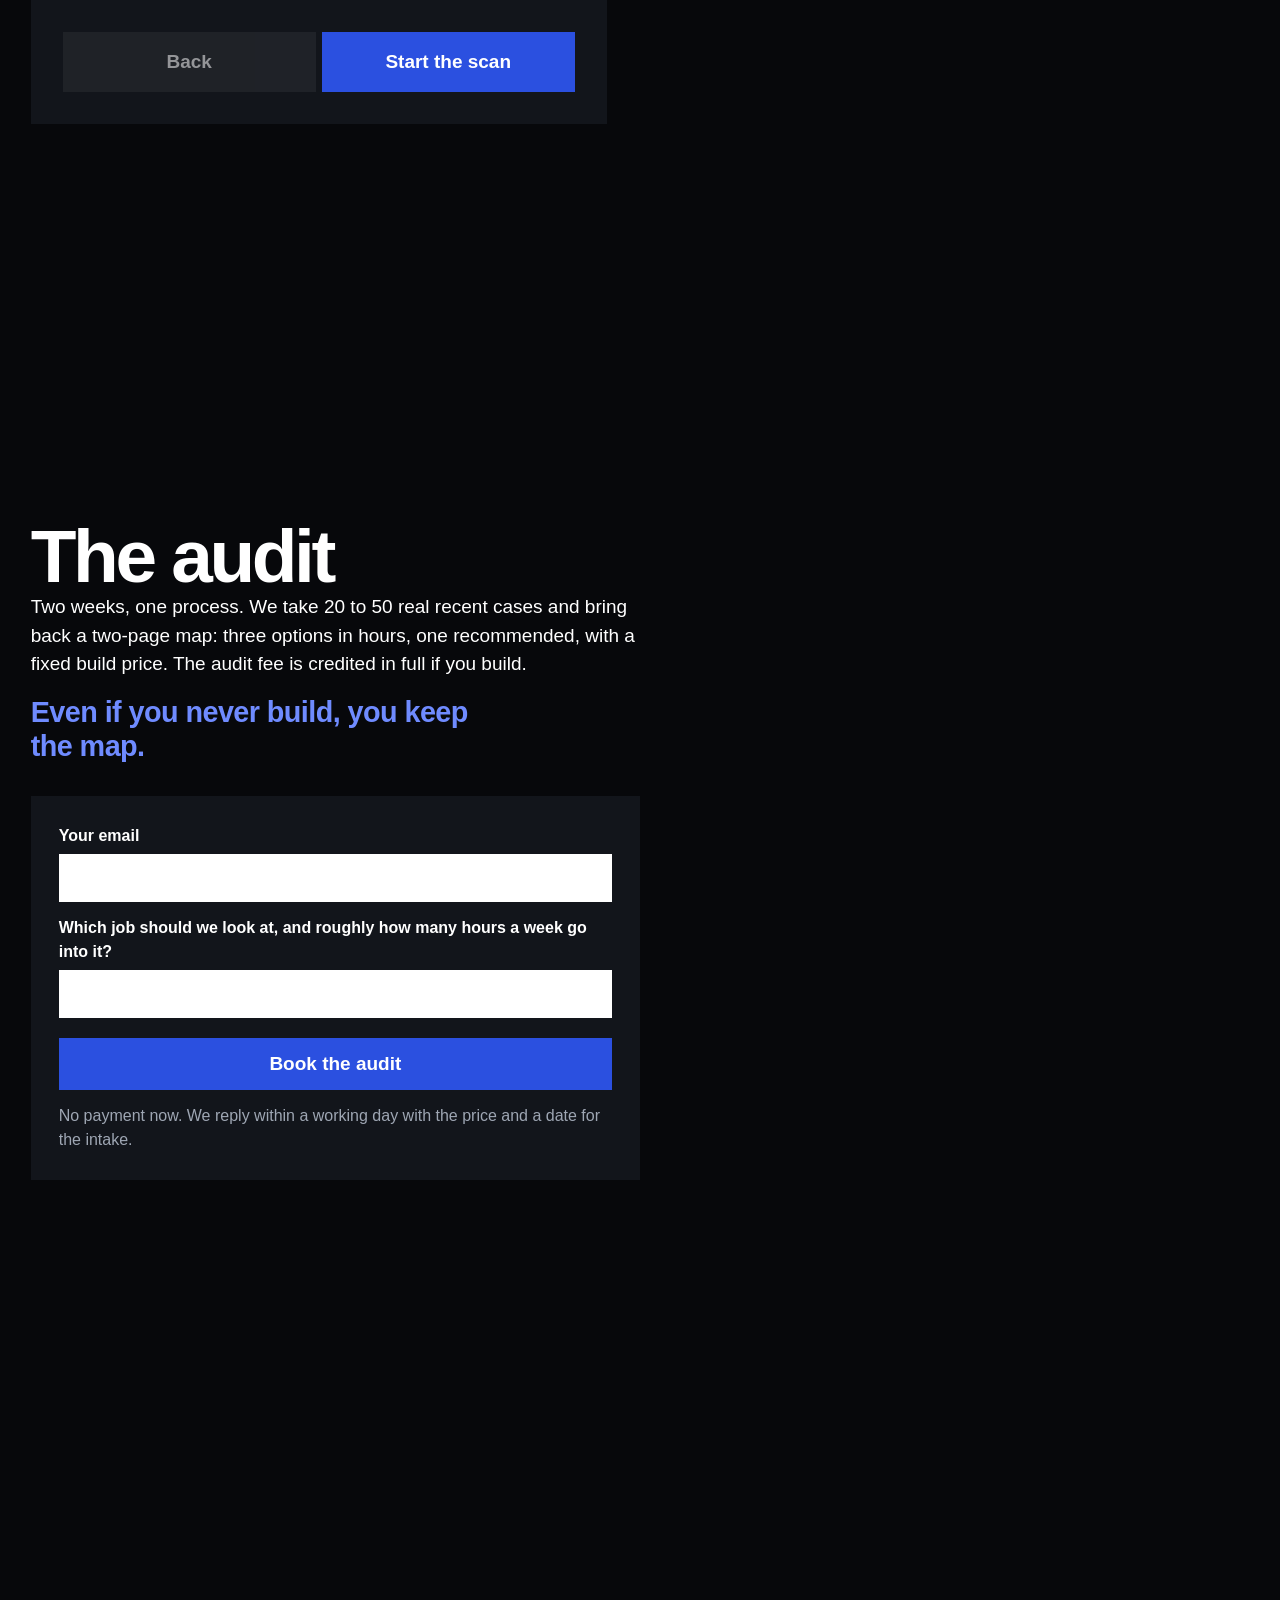
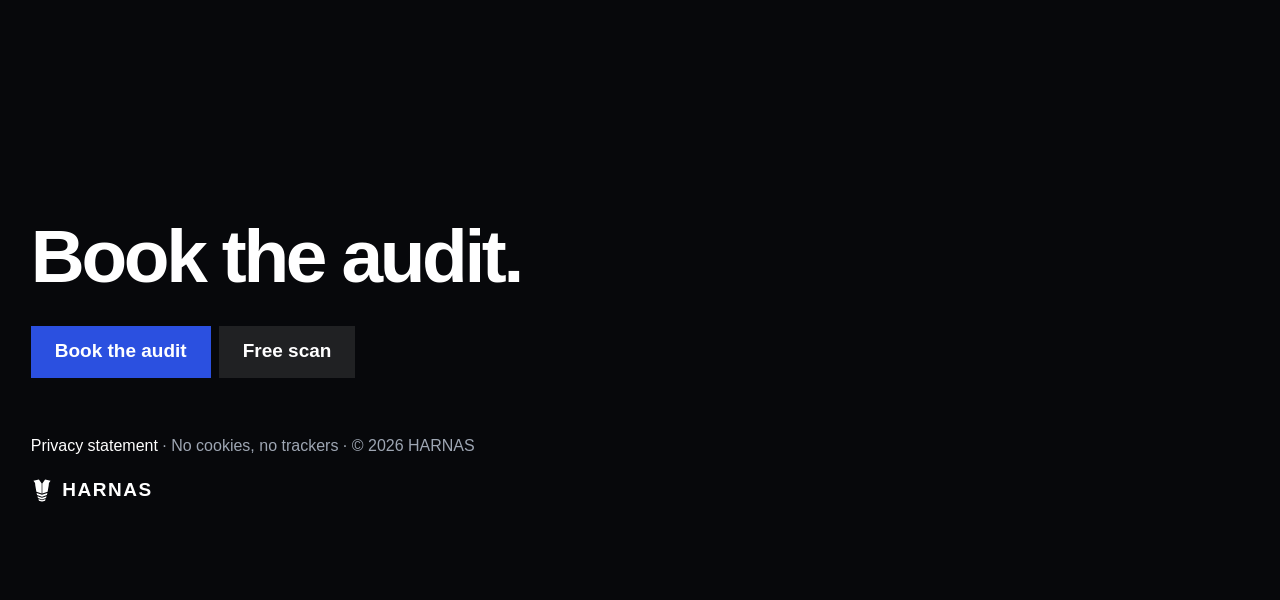
==== commit 3b4fcae2: "One scroll-driven emblem (160-frame Blender sequence on canvas), paid audit as primary CTA, free sca" ====
--- a/index.html
+++ b/index.html
@@ -6,109 +6,81 @@
 <meta http-equiv="Content-Security-Policy" content="default-src 'self'; script-src 'self'; style-src 'self' 'unsafe-inline'; img-src 'self' data:; media-src 'self'; connect-src https://formspree.io; form-action 'self' https://formspree.io mailto:; base-uri 'none'; object-src 'none'">
 <meta name="referrer" content="strict-origin-when-cross-origin">
 <title>HARNAS · AI consultancy for small business</title>
-<meta name="description" content="We find what saves your business time or money, and build it. Privacy by design. Start with the free scan.">
+<meta name="description" content="We find what saves your business time or money, and build it. Privacy by design. Book the audit or take the free scan.">
 <link rel="icon" href="brand/harnas-mark.svg">
+<link rel="preload" as="image" href="img/seq/f000.webp">
 <link rel="stylesheet" href="style.css">
 </head>
 <body>
 
-<header class="hero" id="top">
-  <video class="hero-video" autoplay muted loop playsinline poster="img/hero-poster.jpg" aria-hidden="true">
-    <source src="img/hero-loop.webm" type="video/webm">
-    <source src="img/hero-loop.mp4" type="video/mp4">
-  </video>
-  <nav class="bar wrap" aria-label="Main">
-    <a class="brand" href="#top" aria-label="HARNAS home"><svg viewBox="0 0 100 108" aria-hidden="true"><use href="#mark"/></svg><span>HARNAS</span></a>
-    <div class="nav-links">
-      <a class="link" href="#how" data-t="navHow">How we work</a>
-      <a class="link" href="#privacy" data-t="navPrivacy">Privacy</a>
-      <a class="link" href="#scan" data-t="navScan">AI scan</a>
-    </div>
-    <div class="langs" role="group" aria-label="Language">
-      <button type="button" data-lang="en" aria-pressed="true">EN</button>
-      <button type="button" data-lang="nl" aria-pressed="false">NL</button>
-    </div>
-    <a class="btn btn-light nav-cta" href="#scan" data-t="cta">Take the scan</a>
-  </nav>
-  <div class="hero-copy wrap">
+<canvas id="emblem" aria-hidden="true"></canvas>
+
+<nav class="bar wrap" aria-label="Main">
+  <a class="brand" href="#top" aria-label="HARNAS home"><svg viewBox="0 0 100 108" aria-hidden="true"><use href="#mark"/></svg><span>HARNAS</span></a>
+  <div class="nav-links">
+    <a class="link" href="#how" data-t="navHow">How we work</a>
+    <a class="link" href="#audit" data-t="navAudit">The audit</a>
+    <a class="link" href="#scan" data-t="navScan">Free scan</a>
+  </div>
+  <div class="langs" role="group" aria-label="Language">
+    <button type="button" data-lang="en" aria-pressed="true">EN</button>
+    <button type="button" data-lang="nl" aria-pressed="false">NL</button>
+  </div>
+  <a class="btn btn-light nav-cta" href="#audit" data-t="ctaAudit">Book the audit</a>
+</nav>
+
+<header class="screen hero" id="top">
+  <div class="copy">
     <h1 data-rise data-t="heroH">AI consultancy for small business.</h1>
-    <p class="hero-lead" data-rise style="--i:1" data-t="heroP">We find what saves your business time or money, and build it. Privacy by design.</p>
-    <div class="hero-actions" data-rise style="--i:2">
-      <a class="btn btn-blue" href="#scan" data-t="cta">Take the scan</a>
-      <a class="btn btn-ghost" href="#waitlist" data-t="waitlist">Join the waitlist</a>
+    <p class="lead" data-rise style="--i:1" data-t="heroP">We find what saves your business time or money, and build it. Privacy by design.</p>
+    <div class="actions-row" data-rise style="--i:2">
+      <a class="btn btn-blue" href="#audit" data-t="ctaAudit">Book the audit</a>
+      <a class="btn btn-ghost" href="#scan" data-t="ctaScan">Free scan</a>
     </div>
   </div>
 </header>
 
 <main>
 
-<section class="possible" id="possible" aria-labelledby="pos-h">
-  <div class="wrap split">
-    <div class="split-copy">
-      <h2 id="pos-h" data-reveal data-t="posH">You know AI can help.</h2>
-      <p class="lead-blue" data-reveal style="--i:1" data-t="posH2">You don’t need to know how.</p>
-      <ul class="pairs" data-reveal style="--i:2">
-        <li><span data-t="p1q">Monday: copying numbers</span><b data-t="p1a">Runs at night.</b></li>
-        <li><span data-t="p2q">The same five questions</span><b data-t="p2a">Drafted. You send.</b></li>
-        <li><span data-t="p3q">Chasing documents</span><b data-t="p3a">Asked for you.</b></li>
-        <li><span data-t="p4q">An evening per quote</span><b data-t="p4a">Twenty minutes.</b></li>
-        <li><span data-t="p5q">Month-end surprise</span><b data-t="p5a">Every Monday.</b></li>
-        <li><span data-t="p6q">Typing up voicemails</span><b data-t="p6a">In the file.</b></li>
-      </ul>
-      <div class="hero-actions" data-reveal style="--i:3"><a class="btn btn-blue" href="#scan" data-t="cta">Take the scan</a><a class="btn btn-ghost" href="#waitlist" data-t="waitlist">Join the waitlist</a></div>
-    </div>
-    <figure class="split-img" data-reveal style="--i:1"><img src="img/part-plates.webp" width="1200" height="1200" loading="lazy" alt="Steel chest plates of the HARNAS emblem, lit from the side"></figure>
-  </div>
-</section>
-
-<section class="how" id="how" aria-labelledby="how-h">
-  <div class="wrap split split-rev">
-    <figure class="split-img" data-reveal><img src="img/part-seam.webp" width="1200" height="1200" loading="lazy" alt="The blue seam between the two steel plates, up close"></figure>
-    <div class="split-copy">
-      <h2 id="how-h" data-reveal data-t="howH">How we work</h2>
-      <ol class="steps" data-reveal style="--i:1">
-        <li><b data-t="w1">Audit</b><span data-t="w1p">We look at how the work runs.</span></li>
-        <li><b data-t="w2">Proposal</b><span data-t="w2p">One fixed price, before we start.</span></li>
-        <li><b data-t="w3">Build</b><span data-t="w3p">Inside the tools you already have.</span></li>
-        <li><b data-t="w4">Maintain</b><span data-t="w4p">Optional, per month.</span></li>
-      </ol>
-    </div>
-  </div>
-</section>
-
-<section class="privacy" id="privacy" aria-labelledby="priv-h">
-  <div class="wrap">
-    <h2 id="priv-h" data-reveal data-t="privH">Privacy by design.</h2>
-    <p data-reveal style="--i:1" data-t="privP">Built to the rules that apply to your data.</p>
-    <ul class="marks" data-reveal style="--i:2" aria-label="Rules we build to">
-      <li><svg viewBox="0 0 100 108" aria-hidden="true"><use href="#mark"/></svg><span data-t="m1">GDPR</span></li>
-      <li><svg viewBox="0 0 100 108" aria-hidden="true"><use href="#mark"/></svg><span data-t="m2">EU AI Act</span></li>
-      <li><svg viewBox="0 0 100 108" aria-hidden="true"><use href="#mark"/></svg><span data-t="m3">NOvA guidance</span></li>
-      <li><svg viewBox="0 0 100 108" aria-hidden="true"><use href="#mark"/></svg><span data-t="m4">Rules of conduct</span></li>
+<section class="screen" id="possible" aria-labelledby="pos-h">
+  <div class="copy">
+    <h2 id="pos-h" data-reveal data-t="posH">You know AI can help.</h2>
+    <p class="lead-blue" data-reveal style="--i:1" data-t="posH2">You don’t need to know how.</p>
+    <ul class="pairs" data-reveal style="--i:2">
+      <li><span data-t="p1q">Monday: copying numbers</span><b data-t="p1a">Runs at night.</b></li>
+      <li><span data-t="p2q">The same five questions</span><b data-t="p2a">Drafted. You send.</b></li>
+      <li><span data-t="p3q">Chasing documents</span><b data-t="p3a">Asked for you.</b></li>
+      <li><span data-t="p4q">An evening per quote</span><b data-t="p4a">Twenty minutes.</b></li>
+      <li><span data-t="p5q">Month-end surprise</span><b data-t="p5a">Every Monday.</b></li>
+      <li><span data-t="p6q">Typing up voicemails</span><b data-t="p6a">In the file.</b></li>
     </ul>
   </div>
 </section>
 
-<section class="scan" id="scan" aria-labelledby="scan-h">
-  <div class="stage">
-    <div class="gauge" aria-hidden="true">
-      <svg viewBox="0 0 100 100"><circle class="g-bg" cx="50" cy="50" r="44"/><circle class="g-fg" id="gauge-arc" cx="50" cy="50" r="44"/></svg>
-      <p class="score-num"><span id="score-num"></span><small data-t="scoreOf">out of 100</small></p>
-    </div>
-    <p class="verdict" id="verdict"></p>
-    <div class="impact" id="impact" hidden>
-      <p><b id="hours-yr"></b><span data-t="hoursYr">hours a year go into this now</span></p>
-      <p><b id="fit-yr"></b><span data-t="fitYr">hours a year that fit automation</span></p>
-      <p class="basis" data-t="basis">Your own numbers. An indication, not a promise.</p>
-    </div>
+<section class="screen" id="how" aria-labelledby="how-h">
+  <div class="copy">
+    <h2 id="how-h" data-reveal data-t="howH">How we work</h2>
+    <ol class="steps" data-reveal style="--i:1">
+      <li><b data-t="w1">Audit</b><span data-t="w1p">Two weeks. One process. A two-page map.</span></li>
+      <li><b data-t="w2">Proposal</b><span data-t="w2p">One fixed price, before we start.</span></li>
+      <li><b data-t="w3">Build</b><span data-t="w3p">Inside the tools you already have.</span></li>
+      <li><b data-t="w4">Maintain</b><span data-t="w4p">Optional, per month.</span></li>
+    </ol>
+    <p class="privacy-line" data-reveal style="--i:2"><b data-t="privH">Privacy by design.</b> <span data-t="privP">Built to the rules that apply to your data.</span></p>
+    <ul class="marks" data-reveal style="--i:3" aria-label="Rules we build to">
+      <li data-t="m1">GDPR</li><li data-t="m2">EU AI Act</li><li data-t="m3">NOvA guidance</li><li data-t="m4">Rules of conduct</li>
+    </ul>
   </div>
-  <div class="panel">
-    <h2 id="scan-h" data-t="scanH">Where does AI pay off in your business?</h2>
+</section>
+
+<section class="screen" id="scan" aria-labelledby="scan-h">
+  <div class="copy panel">
+    <h2 id="scan-h" data-t="scanH">Free scan</h2>
     <p class="sub" data-t="scanP"></p>
     <div class="tabs" role="tablist" aria-label="Scan">
       <button role="tab" id="tab-q" aria-selected="true" aria-controls="pane-q" data-t="tabQ">Questions</button>
       <button role="tab" id="tab-r" aria-selected="false" aria-controls="pane-r" disabled data-t="tabR">Result</button>
-      <button role="tab" id="tab-f" aria-selected="false" aria-controls="pane-f" data-t="tabF">How we score</button>
+      <button role="tab" id="tab-f" aria-selected="false" aria-controls="pane-f" data-t="tabF">How we judge</button>
     </div>
     <div class="pane" id="pane-q" role="tabpanel" aria-labelledby="tab-q">
       <fieldset>
@@ -118,10 +90,15 @@
       <p class="rest" id="rest" aria-live="polite"></p>
     </div>
     <div class="pane" id="pane-r" role="tabpanel" aria-labelledby="tab-r" hidden>
-      <div class="verify" id="verify-wrap" hidden><h3 data-t="verify">To verify</h3><ul id="verify"></ul></div>
+      <p class="verdict" id="verdict"></p>
+      <p class="verdict-line" id="verdict-line"></p>
+      <p class="sub" id="hours-line"></p>
+      <p class="sub" id="first-line"></p>
+      <div class="verify" id="verify-wrap" hidden><ul id="verify"></ul></div>
+      <p class="sub yours" data-t="yours"></p>
     </div>
     <div class="pane" id="pane-f" role="tabpanel" aria-labelledby="tab-f" hidden>
-      <p class="sub" id="formula-text"></p>
+      <p class="sub" data-t="judge"></p>
     </div>
     <noscript><p class="sub">The scan runs in your browser and needs JavaScript. <a href="mailto:info@harnashq.com?subject=AI%20scan">info@harnashq.com</a></p></noscript>
     <div class="actions">
@@ -131,43 +108,31 @@
   </div>
 </section>
 
-<section class="report wrap" id="report" hidden aria-labelledby="rep-steps-h">
-  <h3 id="rep-steps-h" data-t="repSteps">What you can do yourself</h3>
-  <ol class="todo" id="rep-steps"></ol>
-  <h3 data-t="repPriv">Before any AI touches this data</h3>
-  <ul class="todo" id="rep-check"></ul>
-  <p class="rep-print"><button class="btn btn-dark" id="btn-print" type="button" data-t="print">Save as PDF</button></p>
-</section>
-
-<section class="waitlist" id="waitlist" aria-labelledby="wl-h">
-  <div class="wrap wl-grid">
-    <div>
-      <h2 id="wl-h" data-reveal data-t="wlH">Join the waitlist</h2>
-      <p data-reveal style="--i:1" data-t="wlP"></p>
-      <p class="wl-scan" id="wl-scan" hidden data-t="wlScan"></p>
-    </div>
-    <form class="wl-form" id="wl-form" method="post" action="https://formspree.io/f/xvkkonpn" data-reveal style="--i:2">
+<section class="screen" id="audit" aria-labelledby="audit-h">
+  <div class="copy">
+    <h2 id="audit-h" data-reveal data-t="auditH">The audit</h2>
+    <p data-reveal style="--i:1" data-t="auditP"></p>
+    <p class="keep" data-reveal style="--i:2" data-t="auditKeep">Even if you never build, you keep the map.</p>
+    <form class="form" id="audit-form" method="post" action="https://formspree.io/f/xvkkonpn" data-reveal style="--i:3">
       <label><span data-t="fEmail">Your email</span><input type="email" name="email" required autocomplete="email"></label>
-      <label><span data-t="fQ">What work would you hand off tomorrow if you could?</span><textarea name="work" rows="3" required maxlength="600"></textarea></label>
-      <input type="hidden" name="_subject" value="HARNAS waitlist">
-      <input type="hidden" name="score" id="f-score">
+      <label><span data-t="fQ">Which job should we look at, and roughly how many hours a week go into it?</span><input type="text" name="job" id="f-job" required maxlength="200"></label>
+      <input type="hidden" name="_subject" value="HARNAS audit">
       <input type="hidden" name="language" id="f-lang">
       <textarea name="scan" id="f-answers" hidden></textarea>
       <input type="text" name="_gotcha" tabindex="-1" autocomplete="off" class="sr-only" aria-hidden="true">
-      <button class="btn btn-blue" type="submit" data-t="fSend">Join the waitlist</button>
-      <p class="form-msg" id="form-msg" aria-live="polite"></p>
+      <button class="btn btn-blue" type="submit" data-t="fSend">Book the audit</button>
+      <p class="form-msg" id="form-msg" aria-live="polite" data-t="fNote"></p>
     </form>
   </div>
 </section>
 
 </main>
 
-<footer class="foot">
-  <img class="foot-emblem" src="img/emblem.webp" width="1600" height="1000" loading="lazy" alt="" aria-hidden="true">
-  <div class="foot-copy wrap">
-    <p class="foot-h" data-t="footH">Start with the scan.</p>
-    <div class="hero-actions"><a class="btn btn-blue" href="#scan" data-t="cta">Take the scan</a><a class="btn btn-ghost" href="#waitlist" data-t="waitlist">Join the waitlist</a></div>
-    <p class="legal"><a class="link" href="mailto:info@harnashq.com">info@harnashq.com</a> · <a class="link" href="privacy.html" data-t="privacyLink">Privacy statement</a> · <span data-t="legal">No cookies, no trackers</span> · © 2026 HARNAS</p>
+<footer class="screen foot">
+  <div class="copy">
+    <p class="foot-h" data-t="footH">Book the audit.</p>
+    <div class="actions-row"><a class="btn btn-blue" href="#audit" data-t="ctaAudit">Book the audit</a><a class="btn btn-ghost" href="#scan" data-t="ctaScan">Free scan</a></div>
+    <p class="legal"><a class="link" href="privacy.html" data-t="privacyLink">Privacy statement</a> · <span data-t="legal">No cookies, no trackers</span> · © 2026 HARNAS</p>
     <p class="foot-sign"><svg viewBox="0 0 100 108" aria-hidden="true"><use href="#mark"/></svg>HARNAS</p>
   </div>
 </footer>
--- a/style.css
+++ b/style.css
@@ -1,12 +1,9 @@
-/* HARNAS. Night, steel and one blue, from the first screen to the last. */
+/* HARNAS. One steel emblem on a fixed canvas; every section is a screen of copy beside it. */
 :root {
   --night: #07080B;
   --night-2: #12151B;
   --night-3: #1B1F27;
-  --paper: #F3F4F6;
-  --paper-2: #E6E8EC;
   --ink: #0E1014;
-  --muted: #444A55;
   --steel: #C8CED8;
   --steel-soft: #9EA6B3;
   --blue: #2B50E0;
@@ -18,8 +15,7 @@
   --step-small: 1rem;
   --step-body: clamp(1.0625rem, 1rem + 0.25vw, 1.1875rem);
   --step-lead: clamp(1.375rem, 1rem + 1vw, 2.125rem);
-  --step-head: clamp(2.5rem, 1rem + 5vw, 6rem);
-  --step-display: clamp(2.5rem, 1rem + 4.6vw, 5.75rem);
+  --step-head: clamp(2.5rem, 1rem + 4.6vw, 5.75rem);
 
   --margin: clamp(16px, 2.4vw, 36px);
   --gutter: 24px;
@@ -34,12 +30,11 @@
 h1, h2, h3, p, ul, ol, fieldset, legend, figure { margin: 0; padding: 0; }
 fieldset { border: 0; min-width: 0; }
 ul, ol { list-style: none; }
-img, video, svg { display: block; max-width: 100%; }
-img { height: auto; }
+img, video, svg, canvas { display: block; max-width: 100%; }
 button, input, textarea { font: inherit; color: inherit; }
 button { background: none; border: 0; padding: 0; cursor: pointer; }
 a { color: inherit; }
-h1, h2, h3 { font-weight: 700; text-wrap: balance; letter-spacing: -0.035em; }
+h1, h2 { font-weight: 700; text-wrap: balance; letter-spacing: -0.045em; font-size: var(--step-head); line-height: 0.98; }
 p { text-wrap: pretty; max-width: 62ch; }
 ::selection { background: var(--blue); color: var(--white); }
 :focus-visible { outline: 3px solid var(--blue-hi); outline-offset: 3px; }
@@ -55,187 +50,122 @@
 .btn-blue { background: var(--blue); color: var(--white); }
 .btn-light { background: var(--white); color: var(--ink); min-height: 2.75rem; }
 .btn-ghost { background: rgba(255, 255, 255, 0.1); color: var(--white); }
-.btn-dark { background: var(--ink); color: var(--white); }
 @media (hover: hover) and (pointer: fine) {
   .btn-blue:not(:disabled):hover { background: #3A5FF2; }
   .btn-light:hover { background: var(--steel); }
   .btn-ghost:not(:disabled):hover { background: rgba(255, 255, 255, 0.18); }
-  .btn-dark:hover { background: var(--blue); }
 }
-.hero-actions { display: flex; gap: 8px; margin-top: 2rem; flex-wrap: wrap; }
+.actions-row { display: flex; gap: 8px; margin-top: 2rem; flex-wrap: wrap; }
 
-/* ---------------- hero ---------------- */
-.hero { position: relative; z-index: 1; height: 100svh; min-height: 640px; background: var(--night); overflow: hidden; display: flex; flex-direction: column; justify-content: space-between; }
-.hero-video { position: absolute; top: 0; left: 24%; width: 100%; height: 100%; object-fit: cover; object-position: 50% 50%; }
-.hero::after { content: ""; position: absolute; inset: auto 0 0 0; height: 70%; pointer-events: none; background: linear-gradient(to top, rgba(7, 8, 11, 0.92) 30%, rgba(7, 8, 11, 0)); } /* taste-skill-ignore: scrim under the headline */
-.bar { position: relative; z-index: 1; display: flex; align-items: center; gap: 2rem; padding-block: 18px; }
+/* ---------------- the emblem: fixed canvas on the right half ---------------- */
+#emblem { position: fixed; top: 0; right: 0; width: 54vw; height: 100svh; z-index: 0; pointer-events: none; }
+
+/* ---------------- nav ---------------- */
+.bar { position: fixed; top: 0; left: 0; right: 0; z-index: 3; display: flex; align-items: center; gap: 2rem; padding-block: 18px; background: linear-gradient(var(--night), rgba(7, 8, 11, 0)); } /* taste-skill-ignore: scrim behind the fixed nav */
 .brand { display: flex; align-items: center; gap: 0.6rem; text-decoration: none; font-weight: 700; letter-spacing: 0.08em; font-size: var(--step-body); }
 .brand svg { width: 26px; color: var(--white); }
 .nav-links { display: flex; gap: 1.75rem; margin-left: auto; font-size: var(--step-small); }
 .langs { display: flex; font-size: var(--step-small); font-weight: 600; }
 .langs button { padding: 0.5rem 0.6rem; color: var(--steel-soft); transition: color var(--t-hover) ease; }
 .langs button[aria-pressed="true"] { color: var(--white); }
-.hero-copy { position: relative; z-index: 1; padding-bottom: clamp(32px, 6vh, 72px); max-width: 60%; }
-.hero h1 { font-size: var(--step-display); line-height: 0.98; letter-spacing: -0.045em; }
-.hero-lead { margin-top: 1.25rem; font-size: var(--step-lead); line-height: 1.25; color: var(--steel); max-width: 34ch; }
 
-/* ---------------- shared split layout: copy beside a steel render ---------------- */
-main { position: relative; z-index: 1; background: var(--night); }
-.split { display: grid; grid-template-columns: 1fr 1fr; gap: var(--gutter); align-items: center; }
-.split-copy h2 { font-size: var(--step-head); line-height: 0.95; }
-.split-img { aspect-ratio: 1; overflow: hidden; background: var(--night-2); }
-.split-img img { width: 100%; height: 100%; object-fit: cover; }
-.lead-blue { font-size: var(--step-head); line-height: 0.95; letter-spacing: -0.035em; font-weight: 700; color: var(--blue-hi); max-width: none; }
+/* ---------------- screens: one per section, copy on the left ---------------- */
+main, header, footer { position: relative; z-index: 1; }
+.screen { min-height: 100svh; display: flex; align-items: center; padding: 96px var(--margin); }
+.copy { width: 50%; max-width: 46rem; }
+.hero { align-items: flex-end; }
+.lead { margin-top: 1.25rem; font-size: var(--step-lead); line-height: 1.25; color: var(--steel); max-width: 34ch; }
+.lead-blue { font-size: var(--step-head); line-height: 0.98; letter-spacing: -0.045em; font-weight: 700; color: var(--blue-hi); max-width: none; }
+.keep { margin-top: 1rem; font-size: var(--step-lead); line-height: 1.2; letter-spacing: -0.02em; font-weight: 700; color: var(--blue-hi); max-width: 30ch; }
 
-/* ---------------- you know AI can help ---------------- */
-.possible { padding-block: 140px; }
-.pairs { display: grid; gap: 6px; margin-top: 48px; max-width: 34rem; }
-.pairs li { display: grid; grid-template-columns: 1fr 1fr; gap: var(--gutter); align-items: baseline; padding: 16px 20px; background: var(--night-2); }
+.pairs { display: grid; gap: 6px; margin-top: 40px; }
+.pairs li { display: grid; grid-template-columns: 1fr 1fr; gap: var(--gutter); align-items: baseline; padding: 14px 18px; background: var(--night-2); }
 .pairs span { color: var(--steel); }
-.pairs b { font-weight: 700; color: var(--white); }
+.pairs b { font-weight: 700; }
 
-/* ---------------- how we work ---------------- */
-.how { padding-block: 0 140px; }
-.steps { display: grid; gap: 6px; margin-top: 40px; max-width: 34rem; }
-.steps li { display: grid; grid-template-columns: 9rem 1fr; gap: var(--gutter); align-items: baseline; background: var(--night-2); padding: 20px 22px; }
-.steps li:nth-child(3) { background: var(--blue); }
+.steps { display: grid; gap: 6px; margin-top: 40px; }
+.steps li { display: grid; grid-template-columns: 8rem 1fr; gap: var(--gutter); align-items: baseline; background: var(--night-2); padding: 18px 20px; }
+.steps li:first-child { background: var(--blue); }
 .steps b { font-size: var(--step-lead); letter-spacing: -0.03em; line-height: 1; }
 .steps span { color: var(--steel); }
-.steps li:nth-child(3) span { color: var(--white); }
-
-/* ---------------- privacy by design: one line and four marks ---------------- */
-.privacy { background: var(--night-2); padding-block: 96px; }
-.privacy h2 { font-size: var(--step-head); line-height: 0.95; }
-.privacy > .wrap > p { margin-top: 16px; color: var(--steel); }
-.marks { display: grid; grid-template-columns: repeat(4, 1fr); gap: 6px; margin-top: 48px; }
-.marks li { display: flex; align-items: center; gap: 14px; background: var(--night); padding: 22px 24px; font-weight: 700; }
-.marks svg { width: 22px; color: var(--steel-soft); flex: none; }
+.steps li:first-child span { color: var(--white); }
+.privacy-line { margin-top: 48px; max-width: none; }
+.privacy-line b { display: block; font-size: var(--step-lead); letter-spacing: -0.02em; line-height: 1.1; }
+.privacy-line span { color: var(--steel); }
+.marks { display: flex; flex-wrap: wrap; gap: 6px; margin-top: 16px; }
+.marks li { background: var(--night-2); padding: 10px 14px; font-weight: 600; font-size: var(--step-small); }
 
 /* ---------------- scan ---------------- */
-.scan { position: relative; display: grid; grid-template-columns: 1fr 1.1fr; background: var(--night); min-height: 100svh; }
-.stage { position: relative; display: flex; flex-direction: column; justify-content: center; gap: 28px; padding: 72px var(--margin); background: var(--night-2); }
-.gauge { position: relative; width: min(52vh, 100%); aspect-ratio: 1; margin: 0 auto; }
-.gauge svg { width: 100%; height: 100%; transform: rotate(-90deg); }
-.g-bg { fill: none; stroke: var(--night-3); stroke-width: 5; }
-.g-fg { fill: none; stroke: var(--blue); stroke-width: 5; stroke-dasharray: 276.46; stroke-dashoffset: 276.46; transition: stroke-dashoffset 1400ms var(--ease-out); }
-.score-num { position: absolute; inset: 0; display: grid; place-content: center; text-align: center; font-size: clamp(4rem, 12vh, 9rem); font-weight: 700; letter-spacing: -0.06em; line-height: 0.85; font-variant-numeric: tabular-nums; max-width: none; }
-.score-num small { display: block; font-size: var(--step-small); letter-spacing: 0; font-weight: 500; color: var(--steel-soft); margin-top: 14px; }
-.scan:not([data-done]) .score-num small { display: none; }
-.verdict { font-size: var(--step-lead); line-height: 1.2; letter-spacing: -0.02em; font-weight: 600; text-align: center; margin: 0 auto; max-width: 24ch; min-height: 1.2em; }
-.impact { display: grid; grid-template-columns: 1fr 1fr; gap: 6px; }
-.impact p { background: var(--night); padding: 18px 20px; max-width: none; display: grid; gap: 4px; }
-.impact b { font-size: var(--step-lead); letter-spacing: -0.03em; font-variant-numeric: tabular-nums; }
-.impact span { font-size: var(--step-small); color: var(--steel); }
-.impact .basis { grid-column: 1 / -1; background: none; padding: 4px 0 0; color: var(--steel-soft); font-size: var(--step-small); }
-.panel { display: flex; flex-direction: column; gap: 28px; padding: 72px var(--margin) 48px; }
+.panel { display: flex; flex-direction: column; gap: 24px; background: var(--night-2); padding: 32px; max-width: 36rem; }
 .panel h2 { font-size: var(--step-lead); line-height: 1.1; letter-spacing: -0.02em; }
-.panel .sub { color: var(--steel); max-width: 44ch; }
+.panel .sub { color: var(--steel); }
 .tabs { display: flex; gap: 24px; }
 .tabs button { color: var(--steel-soft); font-weight: 600; padding-block: 4px; }
 .tabs button[aria-selected="true"] { color: var(--white); }
 .tabs button:disabled { cursor: default; color: #7B8391; }
 legend { font-size: var(--step-lead); font-weight: 700; letter-spacing: -0.02em; line-height: 1.15; margin-bottom: 18px; }
-.opts { display: grid; gap: 6px; max-width: 36rem; }
-.opt { min-height: 3.25rem; padding: 0.75rem 1rem; text-align: left; background: var(--night-2); transition: background-color var(--t-hover) ease, transform var(--t-press) var(--ease-out); }
+.opts { display: grid; gap: 6px; }
+.opt { min-height: 3.25rem; padding: 0.75rem 1rem; text-align: left; background: var(--night); transition: background-color var(--t-hover) ease, transform var(--t-press) var(--ease-out); }
 .opt:active { transform: scale(0.99); }
 .opt[aria-pressed="true"] { background: var(--blue); }
 @media (hover: hover) and (pointer: fine) { .opt:hover { background: var(--night-3); } .opt[aria-pressed="true"]:hover { background: var(--blue); } }
 .opt-free { display: grid; gap: 6px; }
 .opt-free input { width: 100%; min-height: 3.25rem; padding: 0.75rem 1rem; background: var(--white); color: var(--ink); border: 0; }
 .rest { margin-top: 14px; font-size: var(--step-small); color: var(--steel-soft); }
-.verify h3 { font-size: var(--step-small); color: var(--steel-soft); margin-bottom: 10px; letter-spacing: 0; }
-.verify li { font-size: var(--step-small); padding: 6px 0; color: var(--steel); }
-.actions { display: grid; grid-template-columns: 1fr 1fr; gap: 6px; margin-top: auto; }
-.actions .btn { min-height: 4.25rem; }
+.verdict { font-size: var(--step-head); line-height: 0.98; letter-spacing: -0.045em; font-weight: 700; color: var(--blue-hi); }
+.verdict-line { margin-top: 14px; font-size: var(--step-lead); line-height: 1.2; letter-spacing: -0.02em; font-weight: 600; }
+#pane-r .sub { margin-top: 14px; }
+.verify { margin-top: 10px; }
+.verify li { font-size: var(--step-small); color: var(--steel-soft); padding: 4px 0; }
+.yours { color: var(--steel-soft); }
+.actions { display: grid; grid-template-columns: 1fr 1fr; gap: 6px; }
+.actions .btn { min-height: 3.75rem; }
 
-/* ---------------- report and waitlist ---------------- */
-.report { padding-block: 120px 0; }
-.report h3 { font-size: var(--step-body); margin: 0 0 14px; letter-spacing: 0; }
-.report h3 + .todo + h3 { margin-top: 40px; }
-.todo { display: grid; gap: 6px; }
-.todo li { background: var(--night-2); padding: 16px 20px; max-width: 60ch; }
-.rep-print { margin-top: 32px; }
-.waitlist { padding-block: 120px; }
-.wl-grid { display: grid; grid-template-columns: 1fr 1fr; gap: 64px; align-items: start; }
-.waitlist h2 { font-size: var(--step-head); line-height: 0.95; }
-.wl-grid > div > p { margin-top: 24px; max-width: 36ch; color: var(--steel); }
-.wl-scan { color: var(--blue-hi); font-weight: 600; }
-.wl-form { background: var(--night-2); padding: 28px; display: grid; gap: 14px; }
-.wl-form label { display: grid; gap: 6px; font-size: var(--step-body); font-weight: 600; }
-.wl-form input[type="email"], .wl-form textarea { min-height: 3rem; padding: 0.7rem 0.9rem; background: var(--white); color: var(--ink); border: 0; font-weight: 400; resize: vertical; }
-.wl-form .btn-blue { margin-top: 6px; }
-.form-msg { font-size: var(--step-small); color: var(--steel-soft); min-height: 1.4em; }
+/* ---------------- audit ---------------- */
+.form { background: var(--night-2); padding: 28px; display: grid; gap: 14px; margin-top: 32px; }
+.form label { display: grid; gap: 6px; font-size: var(--step-small); font-weight: 600; }
+.form input[type="email"], .form input[type="text"] { min-height: 3rem; padding: 0.7rem 0.9rem; background: var(--white); color: var(--ink); border: 0; font-weight: 400; }
+.form .btn-blue { margin-top: 6px; }
+.form-msg { font-size: var(--step-small); color: var(--steel-soft); min-height: 1.4em; max-width: none; }
 
-/* ---------------- footer: the hero, mirrored ---------------- */
-.foot { position: relative; min-height: 80svh; background: var(--night); overflow: hidden; display: flex; align-items: flex-end; }
-.foot-emblem { position: absolute; right: -10%; bottom: -34%; width: 76%; max-width: none; height: auto; }
-.foot-copy { position: relative; z-index: 1; padding-block: 64px 24px; max-width: 60%; }
-.foot-h { font-size: var(--step-display); line-height: 0.98; letter-spacing: -0.045em; font-weight: 700; }
-.foot .legal { margin-top: 56px; font-size: var(--step-small); color: var(--steel-soft); max-width: none; }
-.foot .legal a { color: var(--white); }
+/* ---------------- footer: same screen as the hero ---------------- */
+.foot { align-items: flex-end; }
+.foot-h { font-size: var(--step-head); line-height: 0.98; letter-spacing: -0.045em; font-weight: 700; }
+.legal { margin-top: 56px; font-size: var(--step-small); color: var(--steel-soft); max-width: none; }
+.legal a { color: var(--white); }
 .foot-sign { display: flex; align-items: center; gap: 0.6rem; margin-top: 18px; font-weight: 700; letter-spacing: 0.08em; }
 .foot-sign svg { width: 22px; color: var(--white); }
 
 /* ---------------- text pages ---------------- */
 .doc { max-width: 46rem; padding-block: 64px 120px; }
-.doc h1 { font-size: var(--step-head); line-height: 1; margin: 64px 0 40px; }
-.doc h2 { font-size: var(--step-lead); margin: 48px 0 12px; }
+.doc h1 { margin: 64px 0 40px; }
+.doc h2 { font-size: var(--step-lead); margin: 48px 0 12px; letter-spacing: -0.02em; line-height: 1.1; }
 .doc p + p { margin-top: 1em; }
 
-/* ---------------- phone ---------------- */
+/* ---------------- phone: the emblem sits behind, dimmed, and copy runs full width ---------------- */
 @media (max-width: 900px) {
   .nav-links, .nav-cta { display: none; }
   .langs { margin-left: auto; }
   .bar { gap: 0.75rem; }
-  .hero-video { left: 0; object-position: 50% 22%; }
-  .hero-copy { max-width: none; }
-  .hero h1 { font-size: 10.5vw; }
-  .hero-lead { font-size: var(--step-body); }
-  .split { grid-template-columns: 1fr; gap: 40px; }
-  .split-rev .split-img { order: 2; }
-  .split-copy h2, .lead-blue { font-size: 9.5vw; }
-  .possible { padding-block: 96px; }
-  .how { padding-block: 0 96px; }
+  #emblem { width: 100vw; opacity: 0.42; }
+  .screen { padding: 88px var(--margin) 64px; min-height: 0; }
+  .hero, .foot { min-height: 100svh; }
+  .copy { width: 100%; max-width: none; }
+  h1, h2, .lead-blue, .verdict, .foot-h { font-size: 10vw; }
+  .lead, .keep { font-size: var(--step-body); }
   .pairs li { grid-template-columns: 1fr; gap: 2px; }
   .steps li { grid-template-columns: 1fr; gap: 6px; }
-  .privacy { padding-block: 72px; }
-  .privacy h2 { font-size: 9.5vw; }
-  .marks { grid-template-columns: 1fr 1fr; }
-  .scan { grid-template-columns: 1fr; }
-  .scan:not([data-done]) .stage { display: none; }
-  .stage { padding: 40px var(--margin); }
-  .gauge { width: min(70vw, 320px); }
-  .score-num { font-size: 4.5rem; }
-  .panel { padding: 32px var(--margin); }
+  .panel { padding: 20px; }
   .actions { grid-template-columns: 1fr; }
-  .report { padding-block: 80px 0; }
-  .waitlist { padding-block: 96px; }
-  .wl-grid { grid-template-columns: 1fr; gap: 32px; }
-  .waitlist h2 { font-size: 9.5vw; }
-  .foot { min-height: 0; }
-  .foot-emblem { width: 110%; right: -30%; bottom: -30%; opacity: 0.55; }
-  .foot-copy { max-width: none; }
-  .foot-h { font-size: 10.5vw; }
 }
 
 /* ---------------- motion ---------------- */
 @media (prefers-reduced-motion: no-preference) {
-  .js [data-rise] { opacity: 0; transform: translateY(24px); animation: rise 900ms var(--ease-out) forwards; animation-delay: calc(var(--i, 0) * 90ms + 500ms); }
+  .js [data-rise] { opacity: 0; transform: translateY(24px); animation: rise 900ms var(--ease-out) forwards; animation-delay: calc(var(--i, 0) * 90ms + 400ms); }
   .js [data-reveal] { opacity: 0; transform: translateY(24px); transition: opacity 700ms var(--ease-out), transform 900ms var(--ease-out); transition-delay: calc(var(--i, 0) * 80ms); }
   .js [data-reveal].is-in { opacity: 1; transform: none; }
 }
-@media (prefers-reduced-motion: reduce) {
-  .hero-video { display: none; }
-  .hero { background: var(--night) url("img/hero-poster.jpg") 80% 50% / cover no-repeat; }
-  .g-fg { transition: none; }
-}
 @keyframes rise { to { opacity: 1; transform: none; } }
 
-/* ---------------- print: the report only ---------------- */
-@media print {
-  body { background: #fff; color: #000; }
-  .hero, .foot, main > *:not(#report) { display: none !important; }
-  .report { padding: 0; }
-  .rep-print { display: none; }
-  .todo li { background: none; padding: 0 0 8px; }
-}
+/* ---------------- print ---------------- */
+@media print { #emblem, .bar, .foot { display: none !important; } body { background: #fff; color: #000; } }
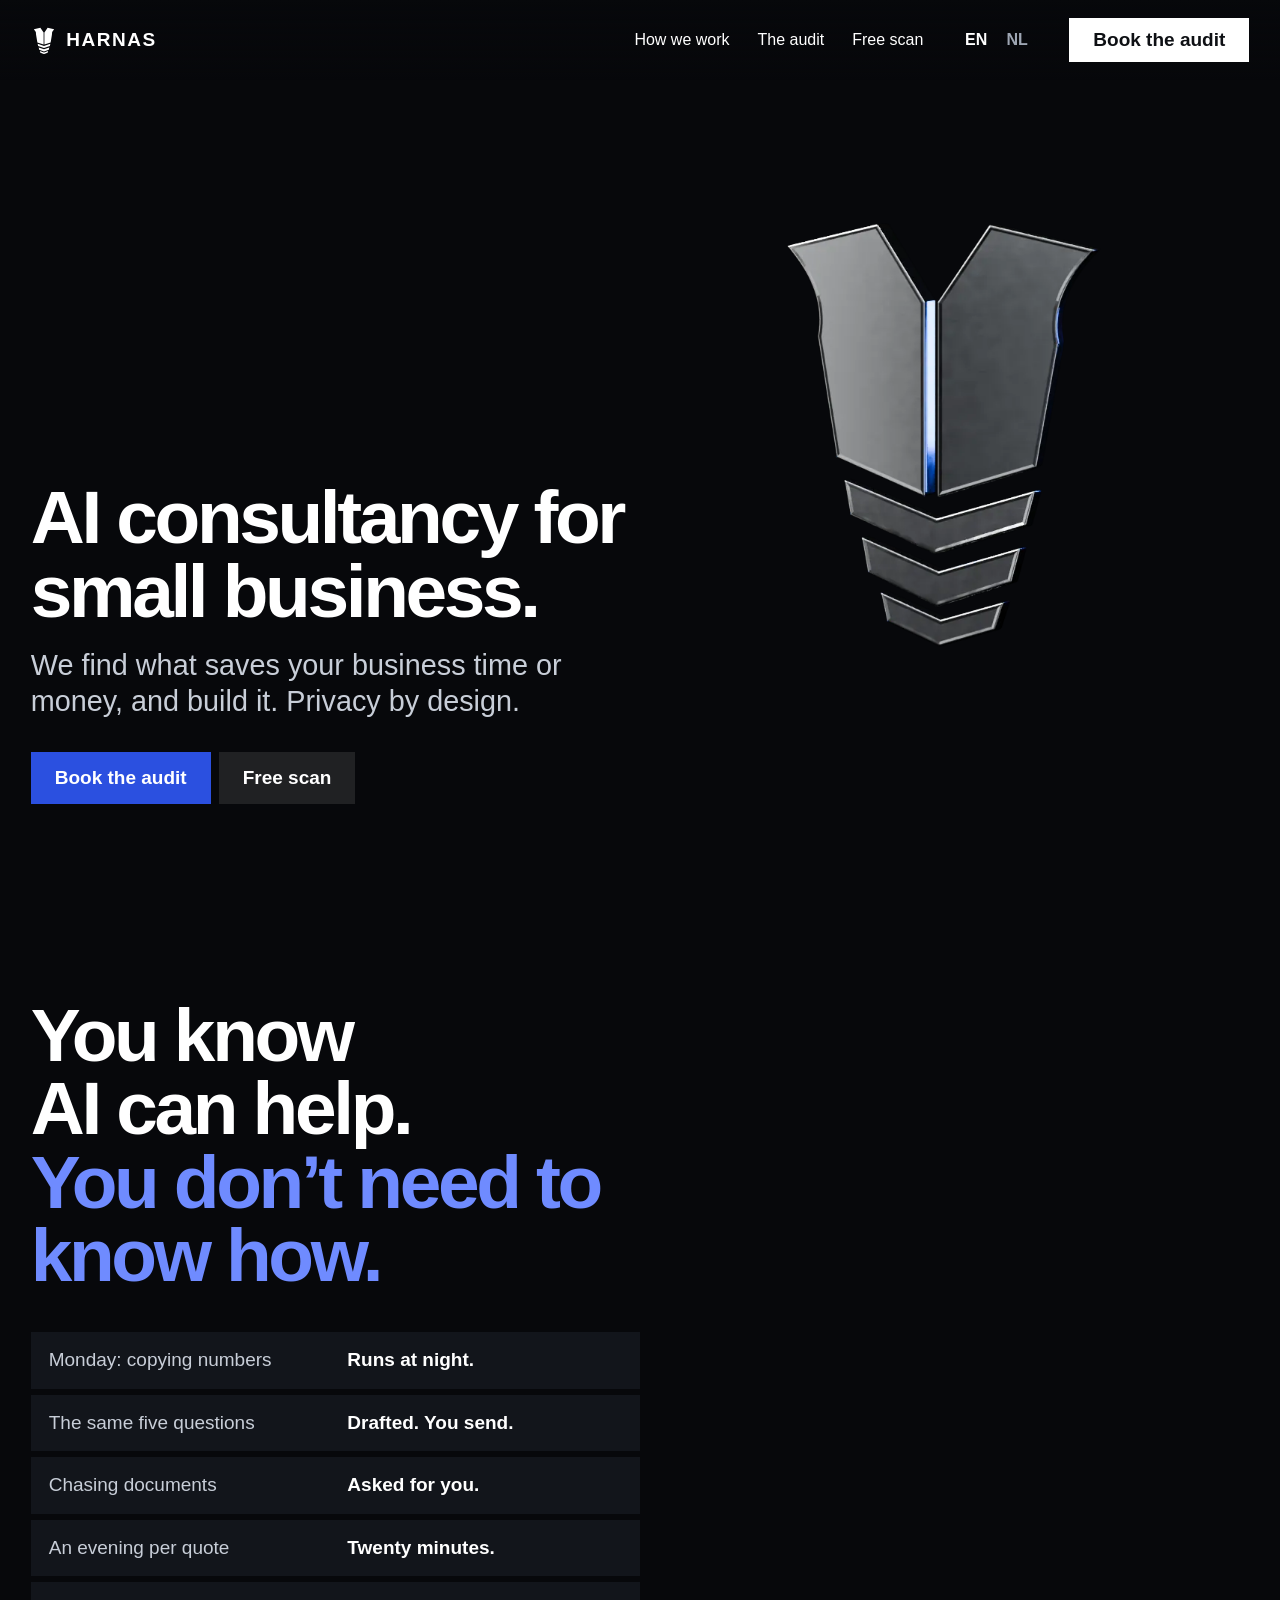
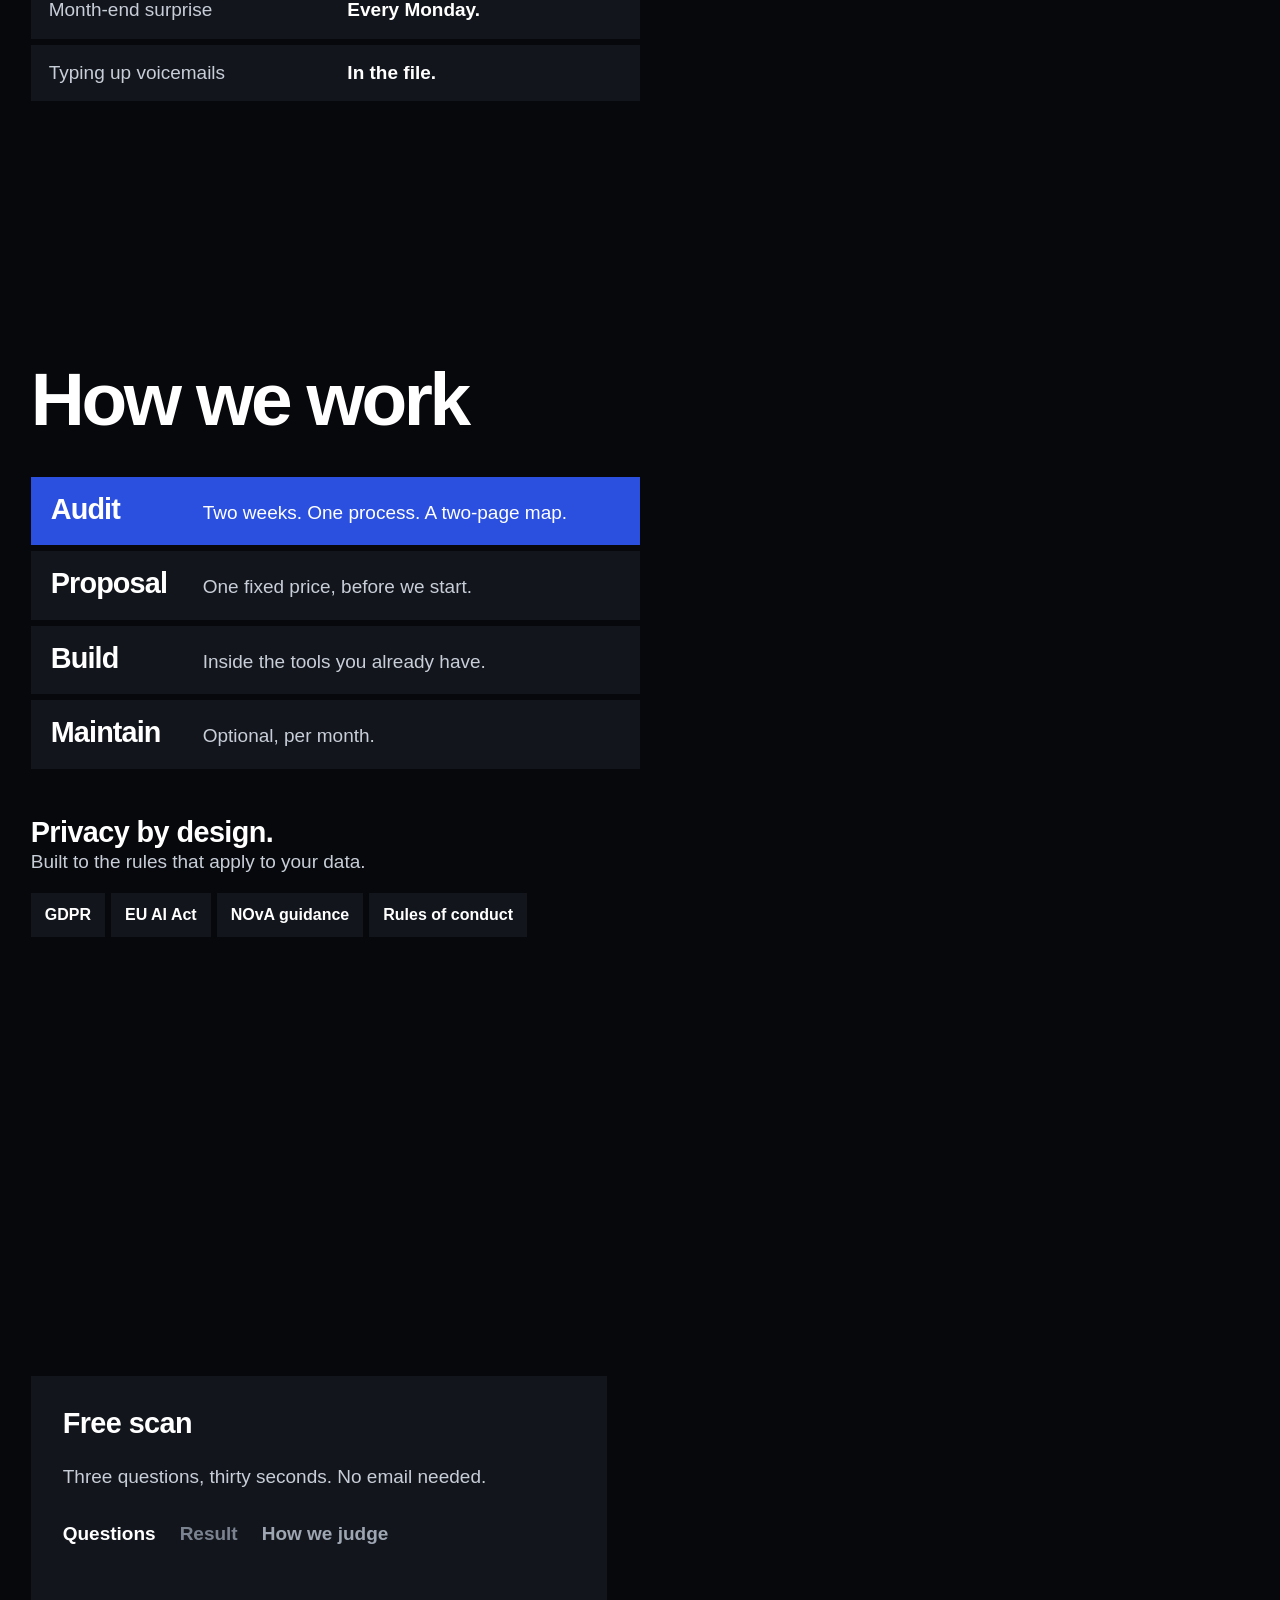
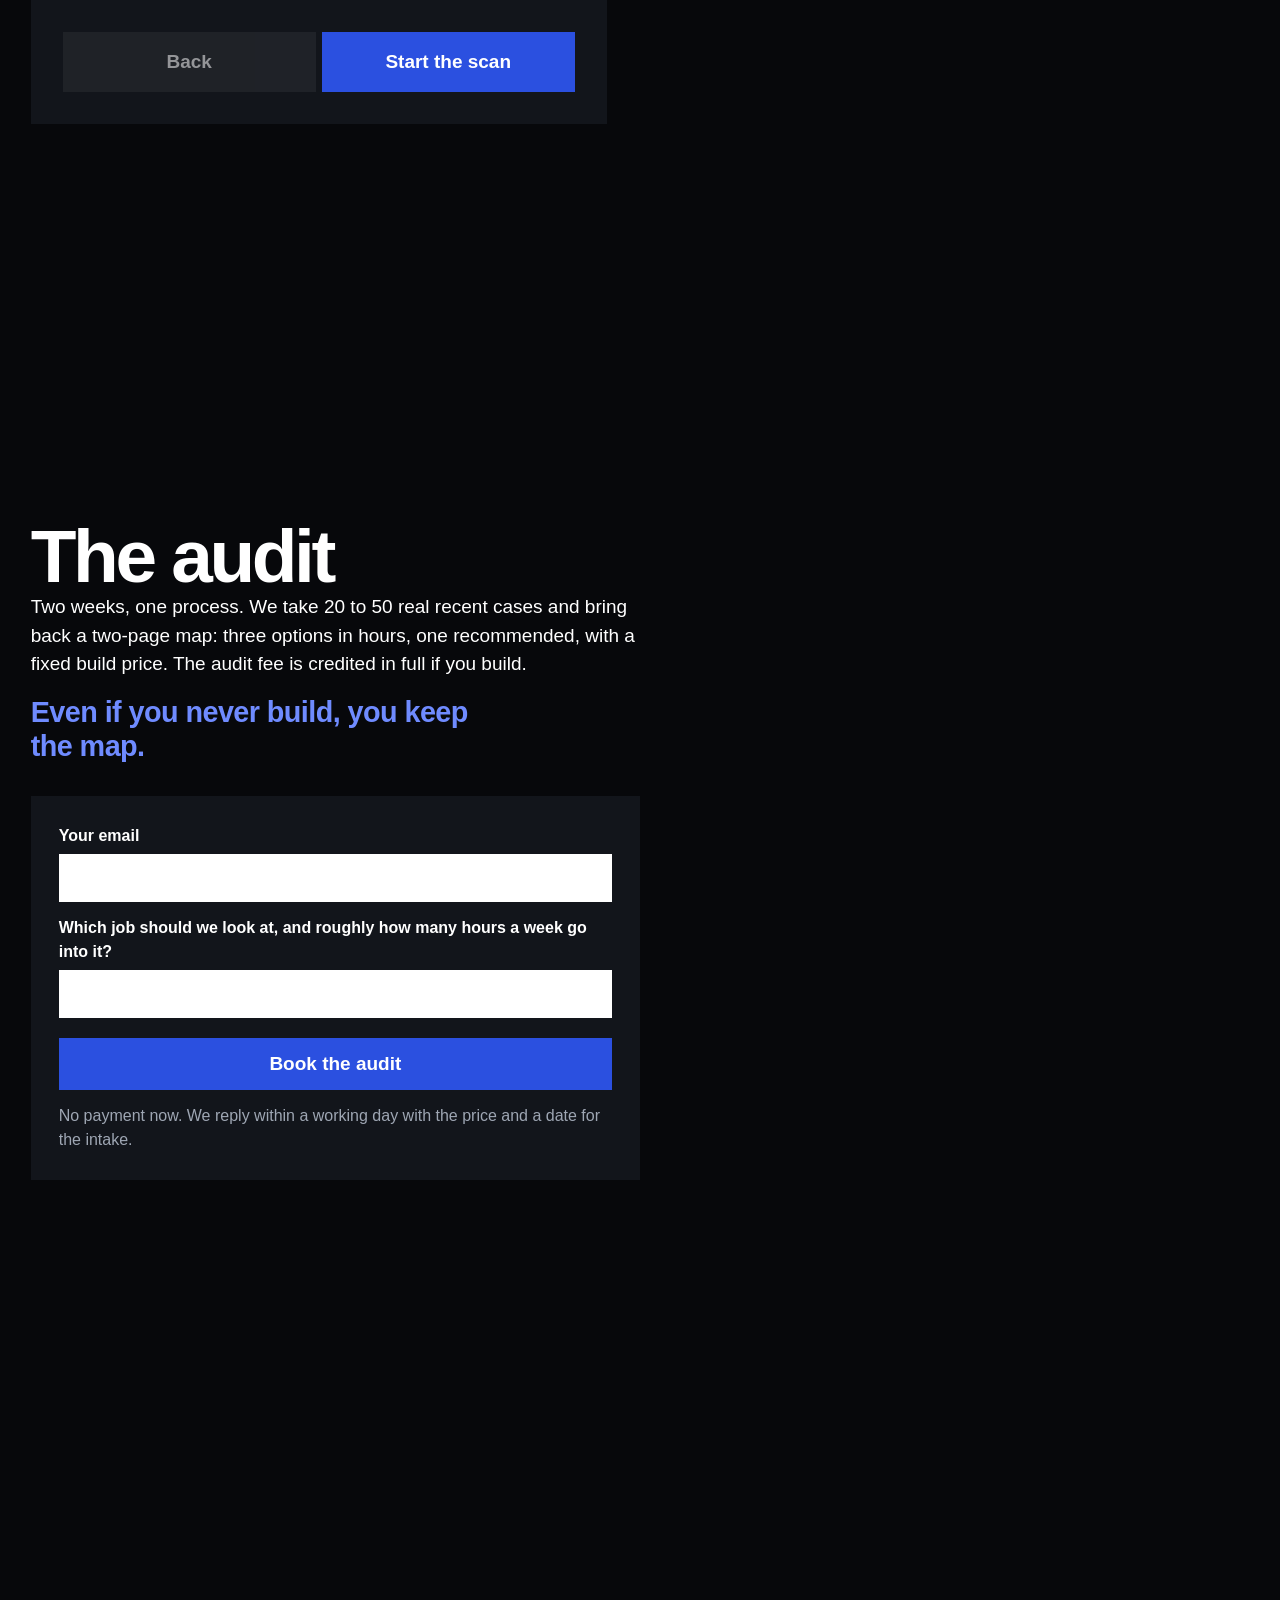
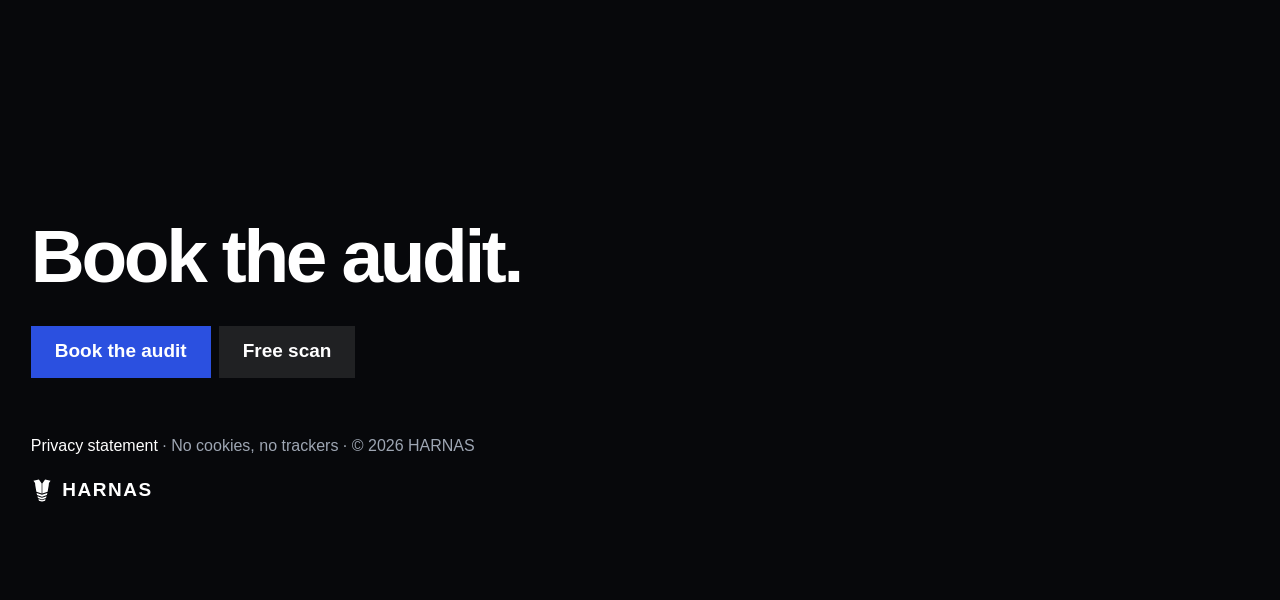
==== commit 1d574f27: "Scrubber: decoded bitmaps, eased position, crossfade between frames; CSP allows same-origin fetch Co" ====
--- a/index.html
+++ b/index.html
@@ -3,7 +3,7 @@
 <head>
 <meta charset="utf-8">
 <meta name="viewport" content="width=device-width, initial-scale=1">
-<meta http-equiv="Content-Security-Policy" content="default-src 'self'; script-src 'self'; style-src 'self' 'unsafe-inline'; img-src 'self' data:; media-src 'self'; connect-src https://formspree.io; form-action 'self' https://formspree.io mailto:; base-uri 'none'; object-src 'none'">
+<meta http-equiv="Content-Security-Policy" content="default-src 'self'; script-src 'self'; style-src 'self' 'unsafe-inline'; img-src 'self' data:; media-src 'self'; connect-src 'self' https://formspree.io; form-action 'self' https://formspree.io mailto:; base-uri 'none'; object-src 'none'">
 <meta name="referrer" content="strict-origin-when-cross-origin">
 <title>HARNAS · AI consultancy for small business</title>
 <meta name="description" content="We find what saves your business time or money, and build it. Privacy by design. Book the audit or take the free scan.">
@@ -13,7 +13,7 @@
 </head>
 <body>
 
-<canvas id="emblem" aria-hidden="true"></canvas>
+<canvas id="emblem" data-frames="160" aria-hidden="true"></canvas>
 
 <nav class="bar wrap" aria-label="Main">
   <a class="brand" href="#top" aria-label="HARNAS home"><svg viewBox="0 0 100 108" aria-hidden="true"><use href="#mark"/></svg><span>HARNAS</span></a>
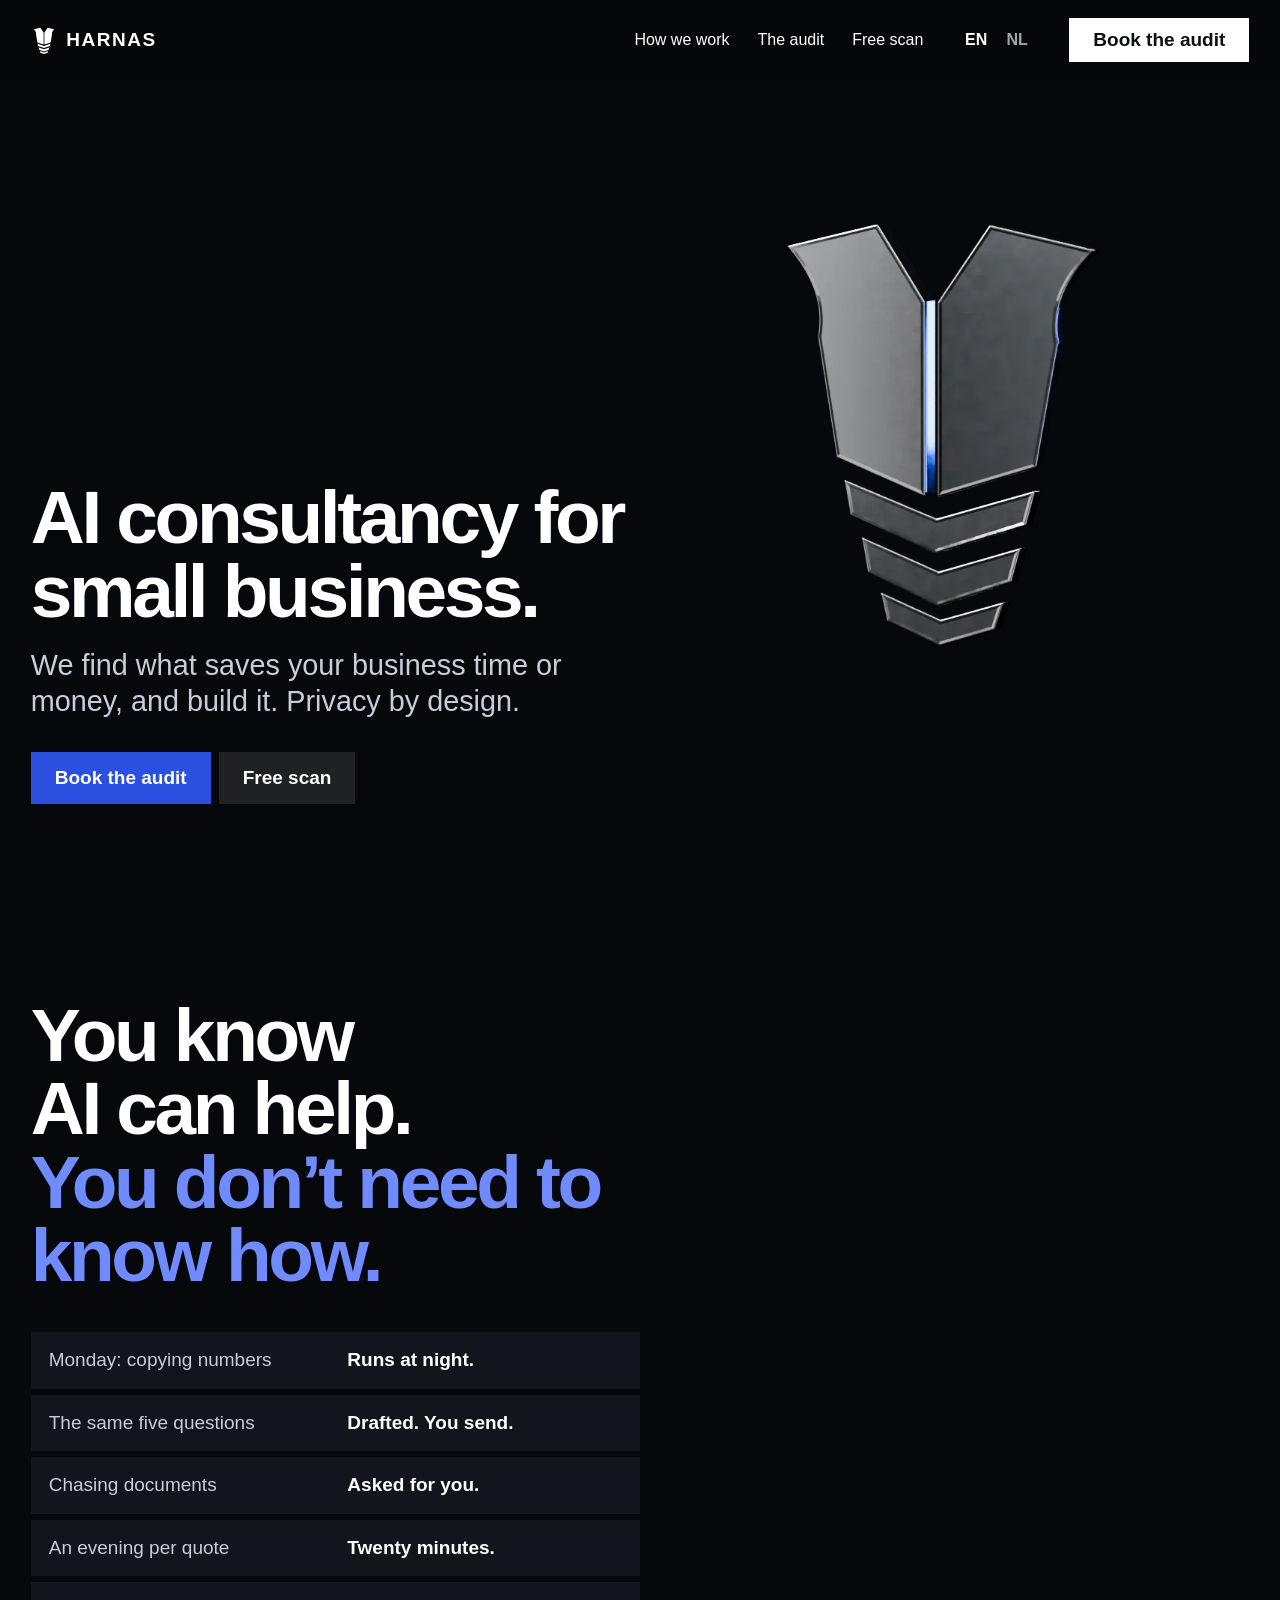
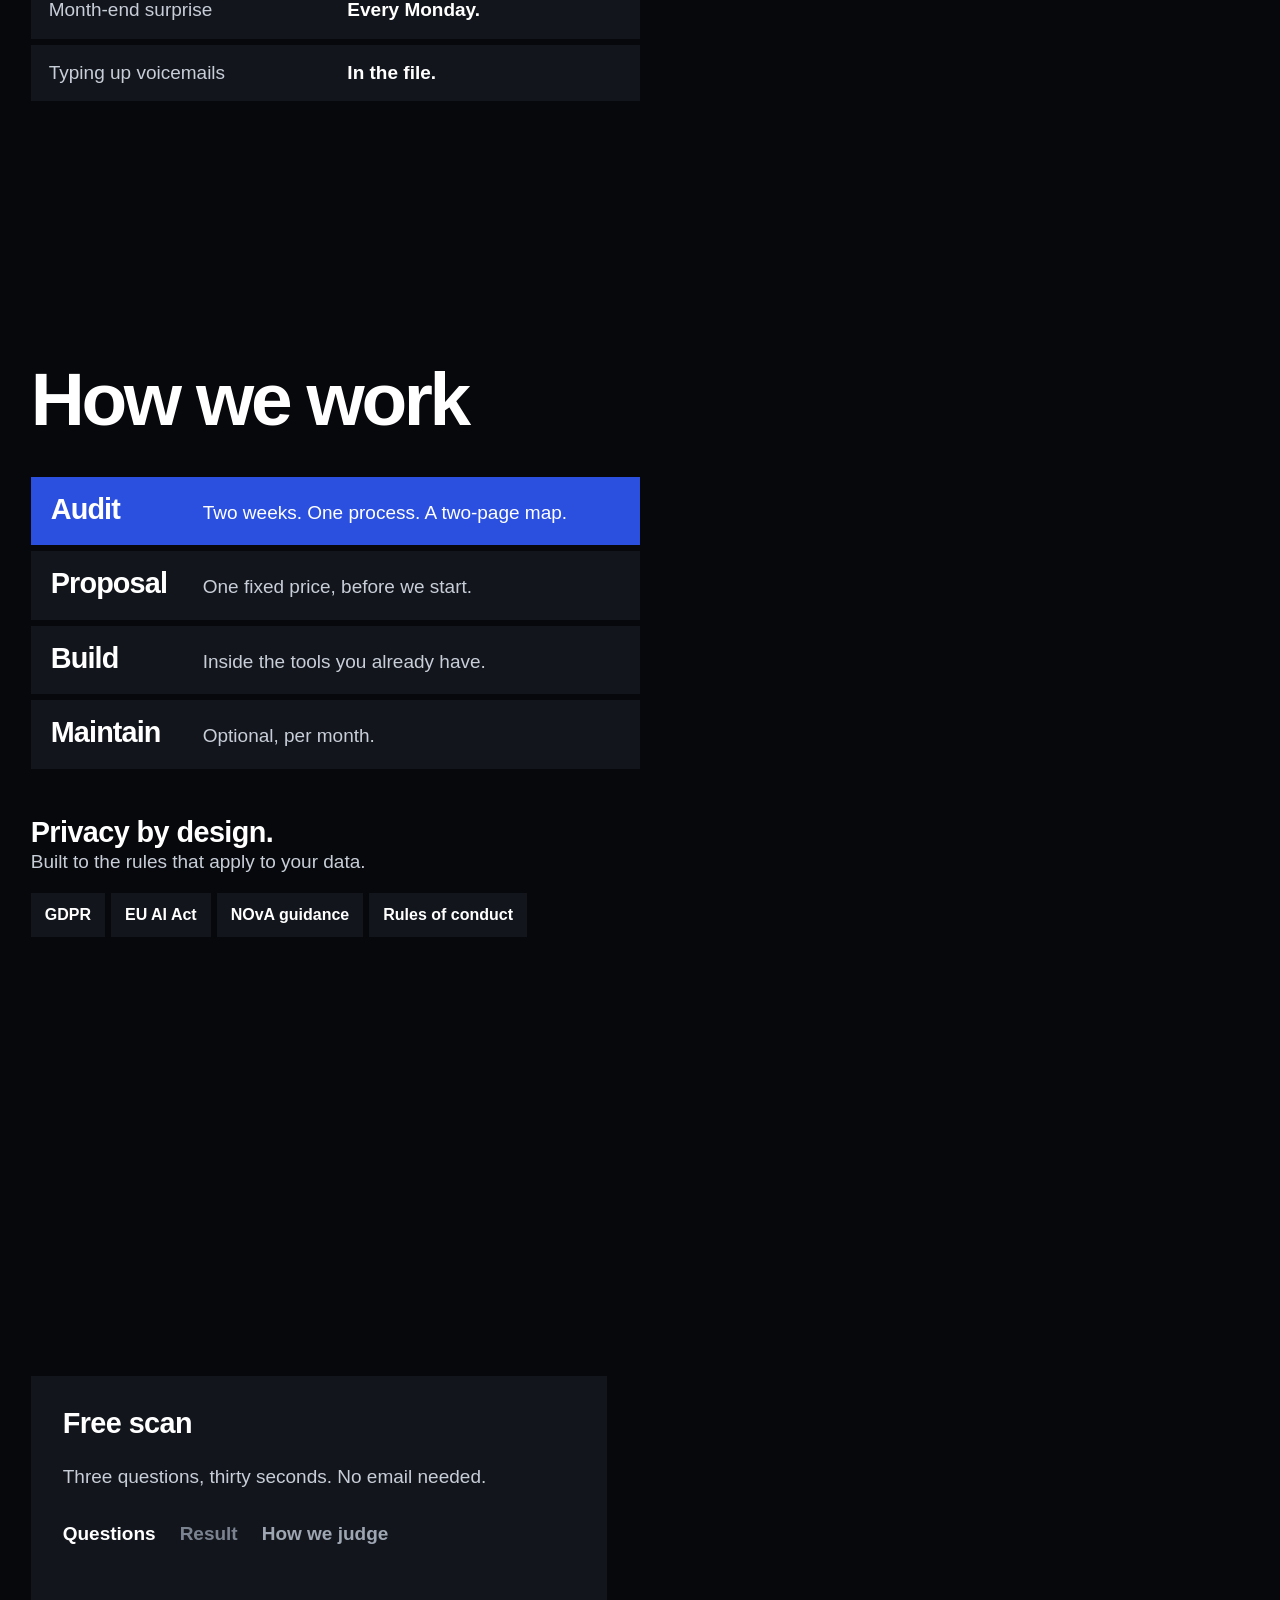
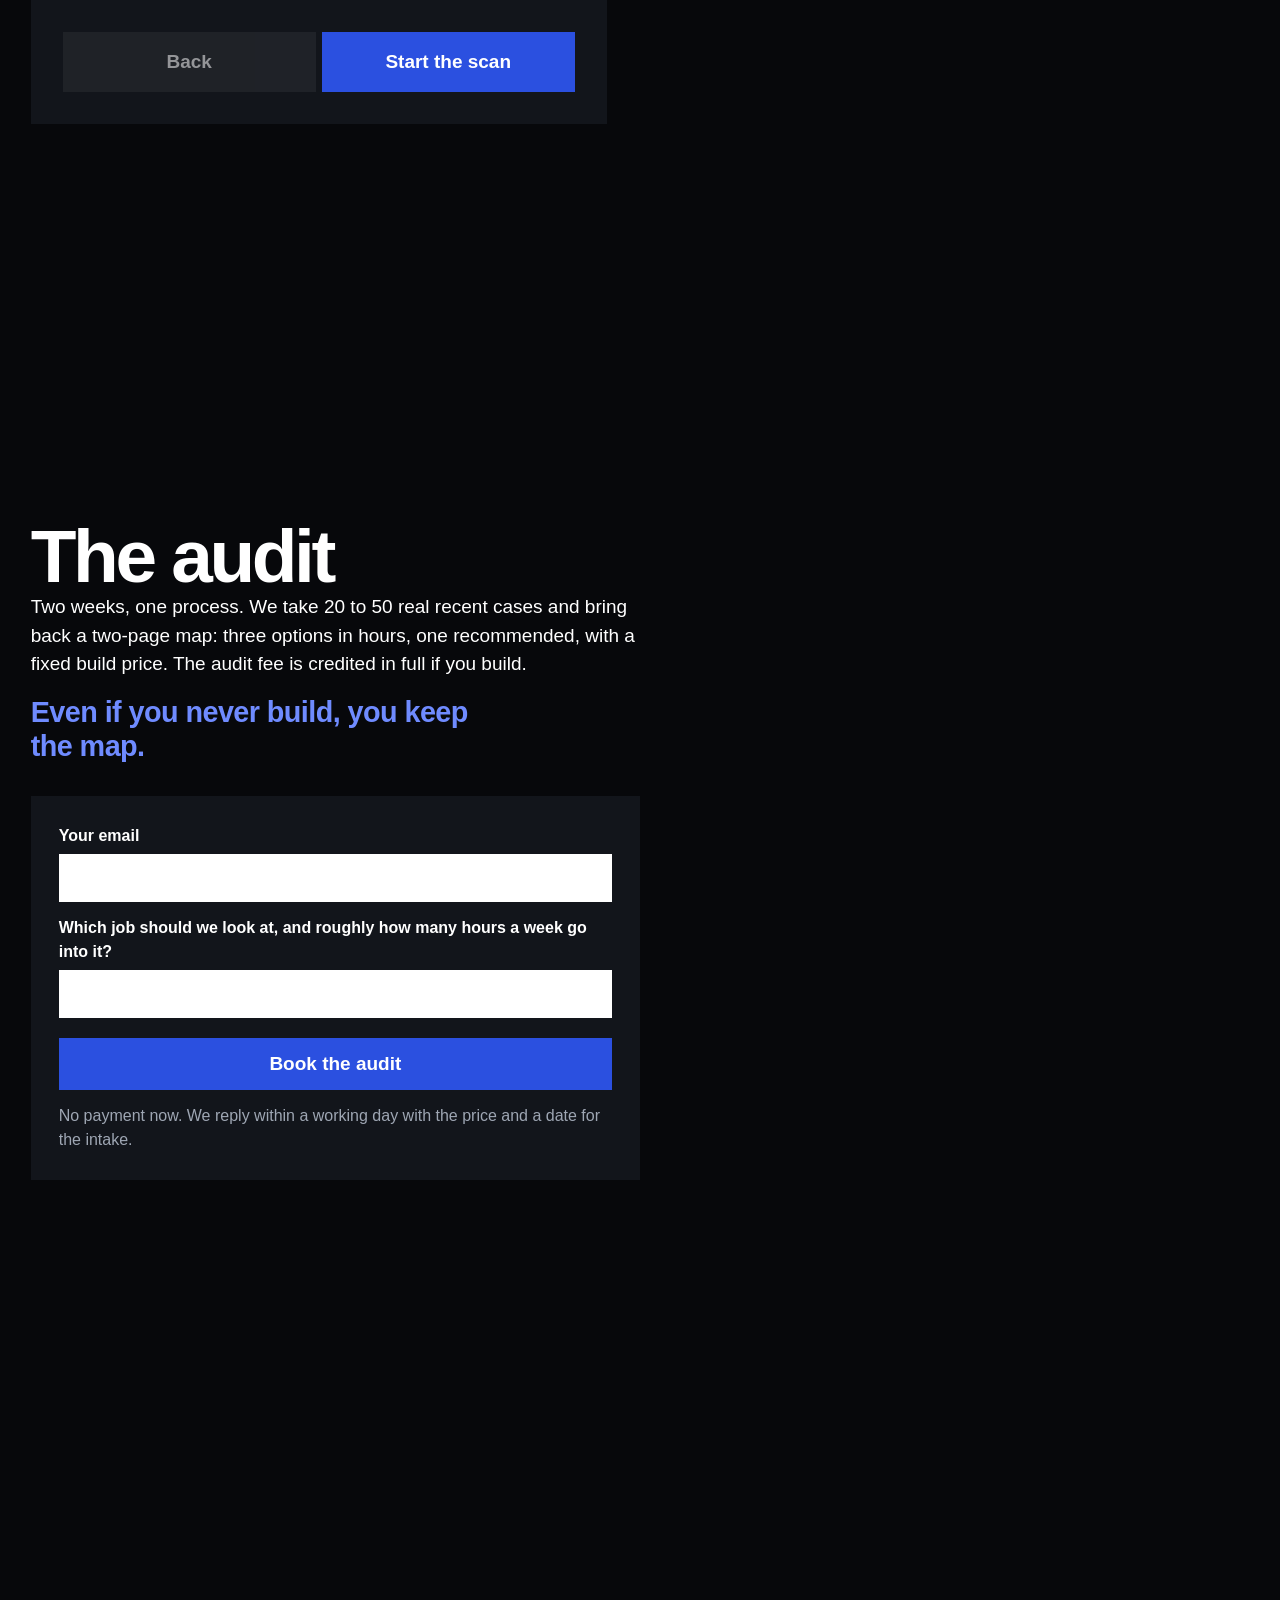
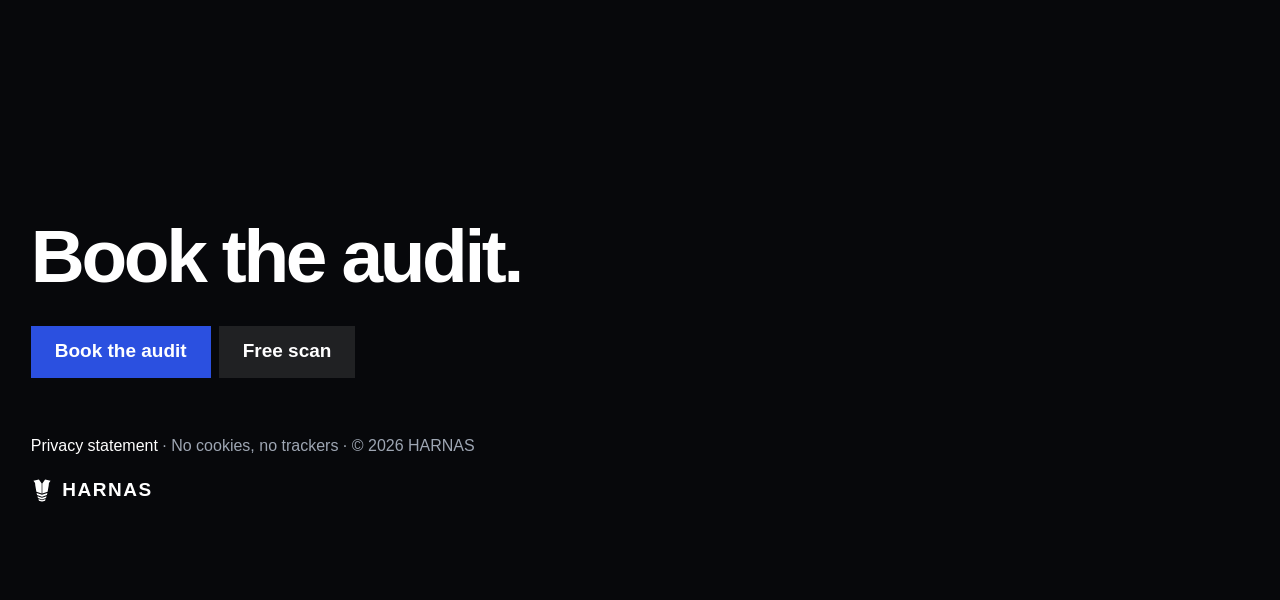
==== commit 6058d3c8: "320-frame sequence, fill light dimmed at full separation Co-Authored-By: Claude Fable 5.1 <noreply@a" ====
--- a/index.html
+++ b/index.html
@@ -13,7 +13,7 @@
 </head>
 <body>
 
-<canvas id="emblem" data-frames="160" aria-hidden="true"></canvas>
+<canvas id="emblem" data-frames="320" aria-hidden="true"></canvas>
 
 <nav class="bar wrap" aria-label="Main">
   <a class="brand" href="#top" aria-label="HARNAS home"><svg viewBox="0 0 100 108" aria-hidden="true"><use href="#mark"/></svg><span>HARNAS</span></a>
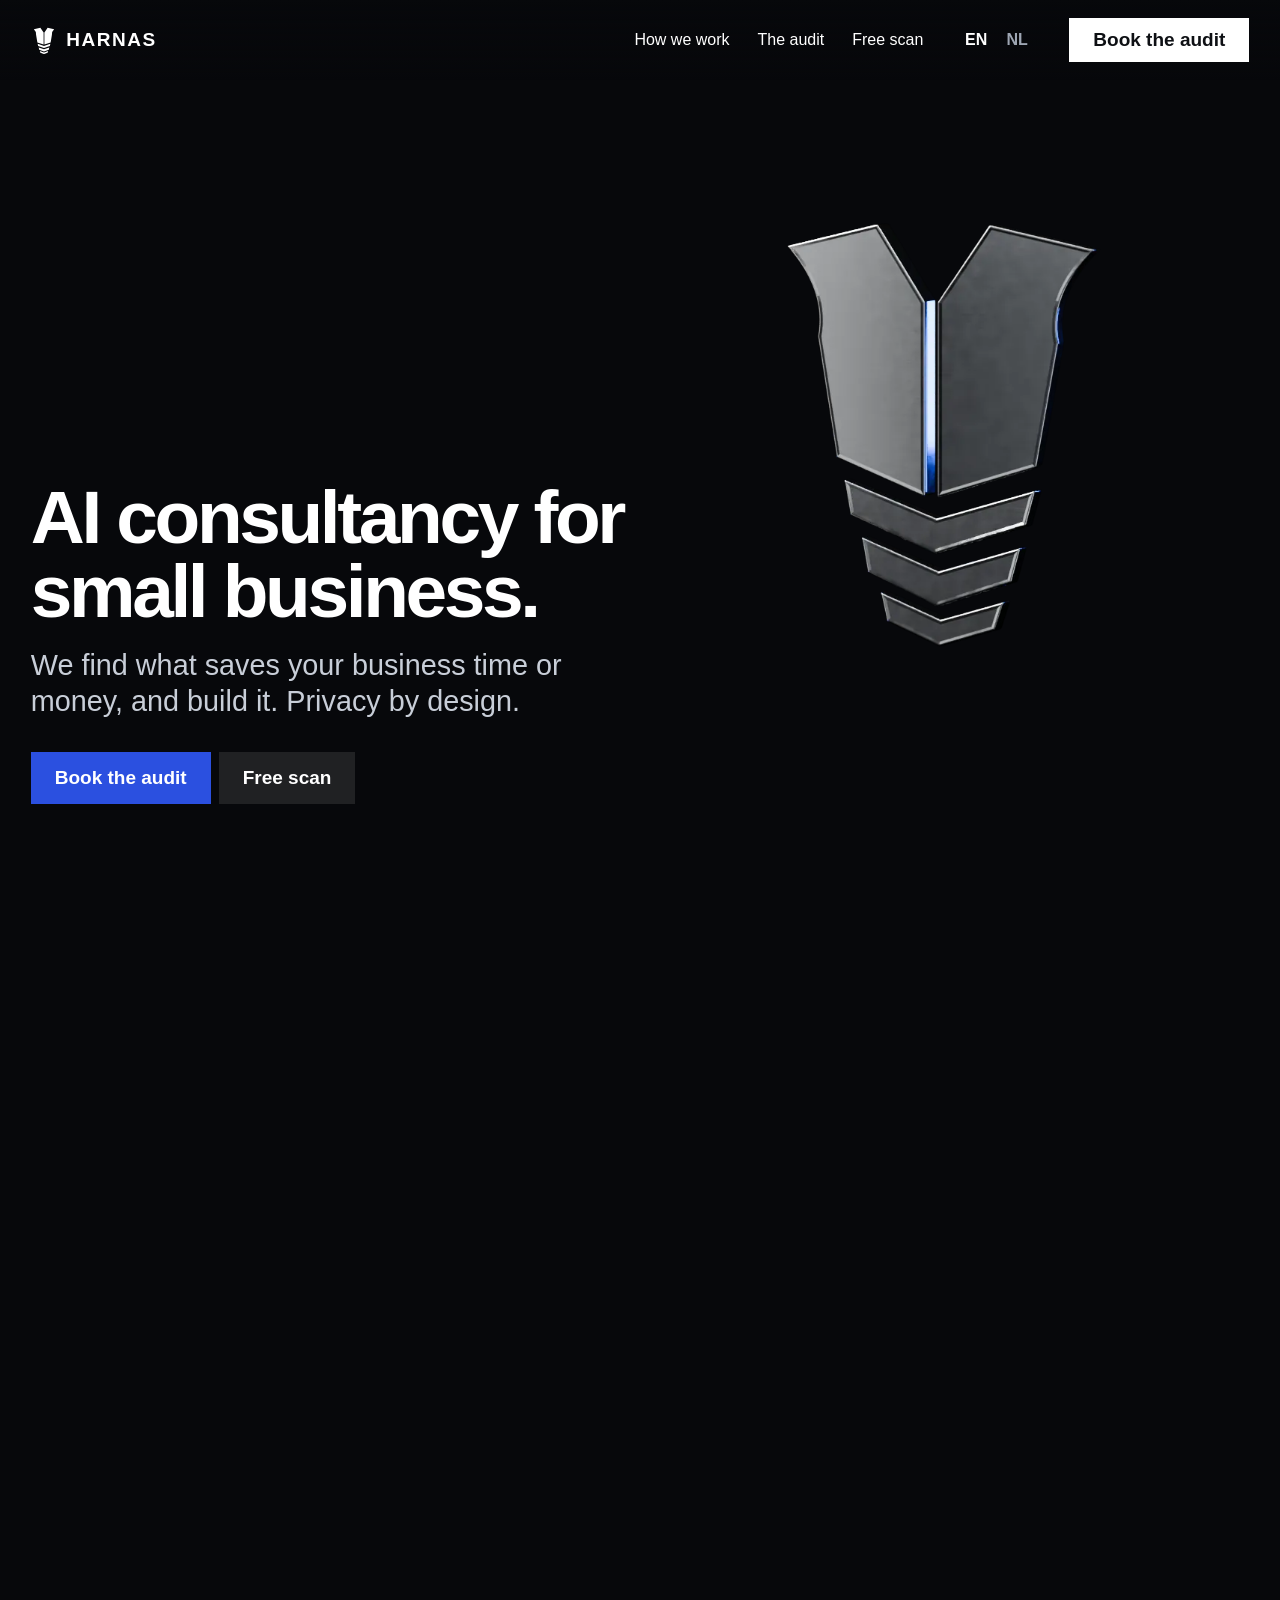
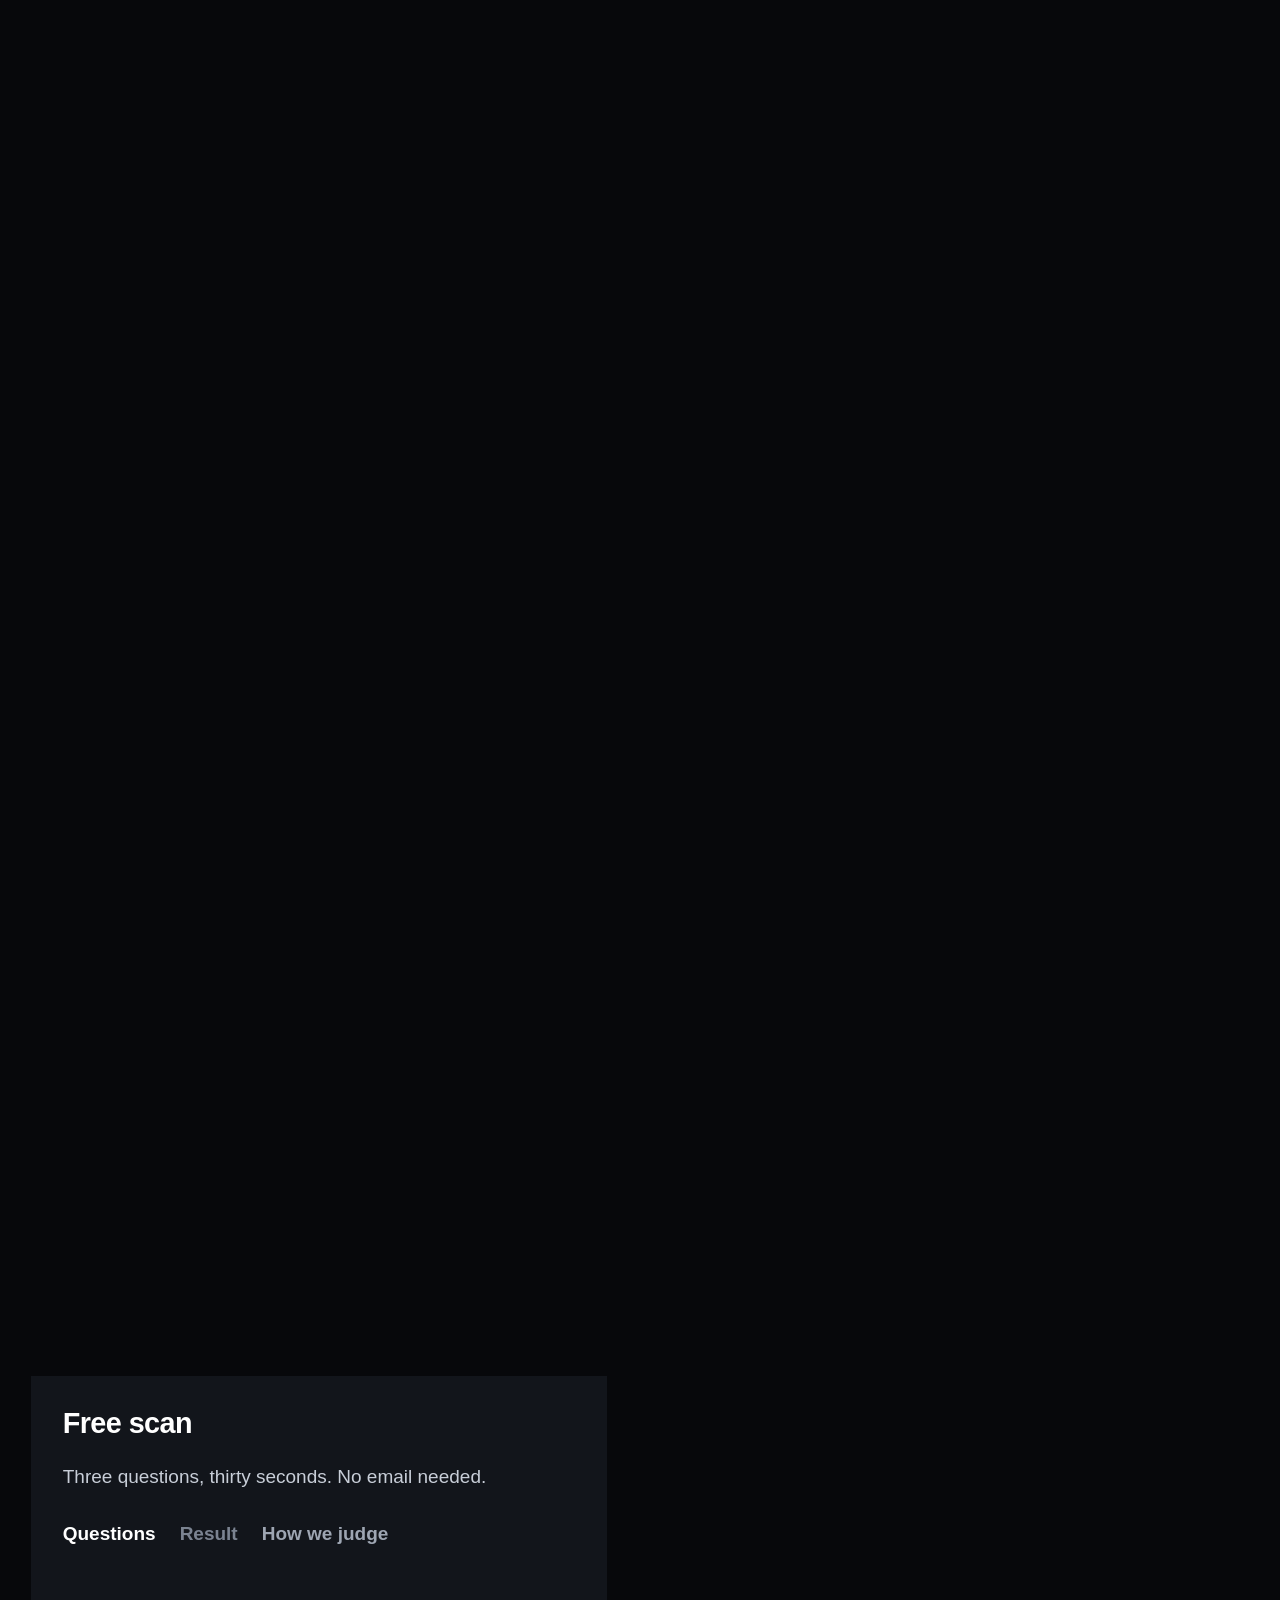
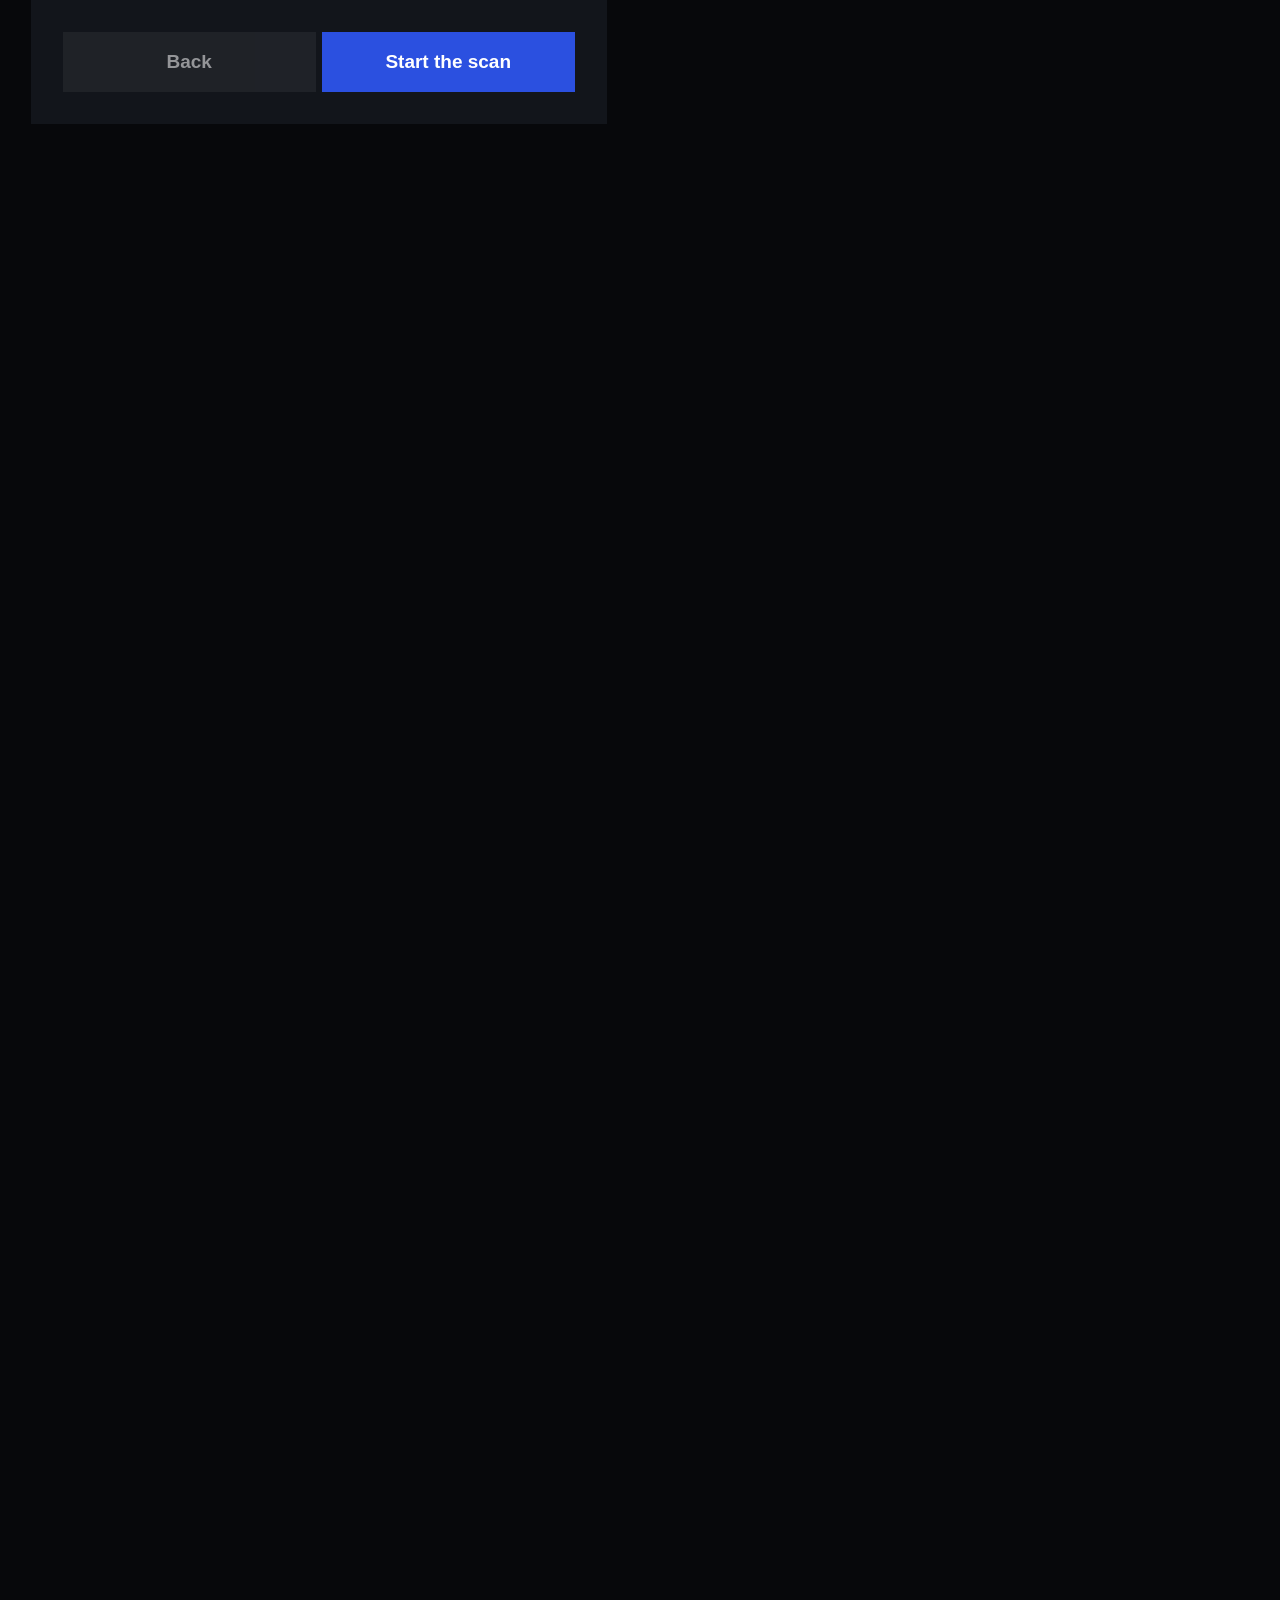
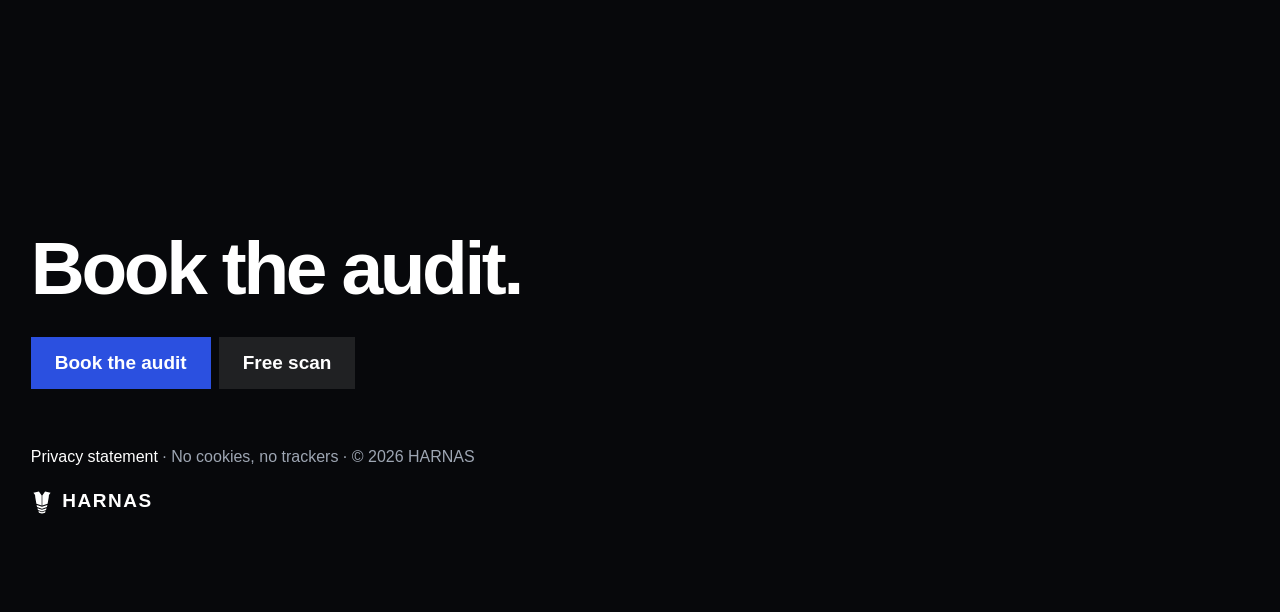
==== commit 74b5225b: "Publish only the site: internal docs, Blender sources and tests leave the deploy; privacy statement " ====
--- a/index.html
+++ b/index.html
@@ -3,7 +3,7 @@
 <head>
 <meta charset="utf-8">
 <meta name="viewport" content="width=device-width, initial-scale=1">
-<meta http-equiv="Content-Security-Policy" content="default-src 'self'; script-src 'self'; style-src 'self' 'unsafe-inline'; img-src 'self' data:; media-src 'self'; connect-src 'self' https://formspree.io; form-action 'self' https://formspree.io mailto:; base-uri 'none'; object-src 'none'">
+<meta http-equiv="Content-Security-Policy" content="default-src 'self'; script-src 'self'; style-src 'self'; img-src 'self' blob:; media-src 'self'; connect-src 'self' https://formspree.io; form-action https://formspree.io; base-uri 'none'; object-src 'none'">
 <meta name="referrer" content="strict-origin-when-cross-origin">
 <title>HARNAS · AI consultancy for small business</title>
 <meta name="description" content="We find what saves your business time or money, and build it. Privacy by design. Book the audit or take the free scan.">
@@ -32,8 +32,8 @@
 <header class="screen hero" id="top">
   <div class="copy">
     <h1 data-rise data-t="heroH">AI consultancy for small business.</h1>
-    <p class="lead" data-rise style="--i:1" data-t="heroP">We find what saves your business time or money, and build it. Privacy by design.</p>
-    <div class="actions-row" data-rise style="--i:2">
+    <p class="lead" data-rise data-i="1" data-t="heroP">We find what saves your business time or money, and build it. Privacy by design.</p>
+    <div class="actions-row" data-rise data-i="2">
       <a class="btn btn-blue" href="#audit" data-t="ctaAudit">Book the audit</a>
       <a class="btn btn-ghost" href="#scan" data-t="ctaScan">Free scan</a>
     </div>
@@ -45,8 +45,8 @@
 <section class="screen" id="possible" aria-labelledby="pos-h">
   <div class="copy">
     <h2 id="pos-h" data-reveal data-t="posH">You know AI can help.</h2>
-    <p class="lead-blue" data-reveal style="--i:1" data-t="posH2">You don’t need to know how.</p>
-    <ul class="pairs" data-reveal style="--i:2">
+    <p class="lead-blue" data-reveal data-i="1" data-t="posH2">You don’t need to know how.</p>
+    <ul class="pairs" data-reveal data-i="2">
       <li><span data-t="p1q">Monday: copying numbers</span><b data-t="p1a">Runs at night.</b></li>
       <li><span data-t="p2q">The same five questions</span><b data-t="p2a">Drafted. You send.</b></li>
       <li><span data-t="p3q">Chasing documents</span><b data-t="p3a">Asked for you.</b></li>
@@ -60,14 +60,14 @@
 <section class="screen" id="how" aria-labelledby="how-h">
   <div class="copy">
     <h2 id="how-h" data-reveal data-t="howH">How we work</h2>
-    <ol class="steps" data-reveal style="--i:1">
+    <ol class="steps" data-reveal data-i="1">
       <li><b data-t="w1">Audit</b><span data-t="w1p">Two weeks. One process. A two-page map.</span></li>
       <li><b data-t="w2">Proposal</b><span data-t="w2p">One fixed price, before we start.</span></li>
       <li><b data-t="w3">Build</b><span data-t="w3p">Inside the tools you already have.</span></li>
       <li><b data-t="w4">Maintain</b><span data-t="w4p">Optional, per month.</span></li>
     </ol>
-    <p class="privacy-line" data-reveal style="--i:2"><b data-t="privH">Privacy by design.</b> <span data-t="privP">Built to the rules that apply to your data.</span></p>
-    <ul class="marks" data-reveal style="--i:3" aria-label="Rules we build to">
+    <p class="privacy-line" data-reveal data-i="2"><b data-t="privH">Privacy by design.</b> <span data-t="privP">Built to the rules that apply to your data.</span></p>
+    <ul class="marks" data-reveal data-i="3" aria-label="Rules we build to">
       <li data-t="m1">GDPR</li><li data-t="m2">EU AI Act</li><li data-t="m3">NOvA guidance</li><li data-t="m4">Rules of conduct</li>
     </ul>
   </div>
@@ -111,14 +111,15 @@
 <section class="screen" id="audit" aria-labelledby="audit-h">
   <div class="copy">
     <h2 id="audit-h" data-reveal data-t="auditH">The audit</h2>
-    <p data-reveal style="--i:1" data-t="auditP"></p>
-    <p class="keep" data-reveal style="--i:2" data-t="auditKeep">Even if you never build, you keep the map.</p>
-    <form class="form" id="audit-form" method="post" action="https://formspree.io/f/xvkkonpn" data-reveal style="--i:3">
+    <p data-reveal data-i="1" data-t="auditP"></p>
+    <p class="keep" data-reveal data-i="2" data-t="auditKeep">Even if you never build, you keep the map.</p>
+    <form class="form" id="audit-form" method="post" action="https://formspree.io/f/xvkkonpn" data-reveal data-i="3">
       <label><span data-t="fEmail">Your email</span><input type="email" name="email" required autocomplete="email"></label>
       <label><span data-t="fQ">Which job should we look at, and roughly how many hours a week go into it?</span><input type="text" name="job" id="f-job" required maxlength="200"></label>
       <input type="hidden" name="_subject" value="HARNAS audit">
       <input type="hidden" name="language" id="f-lang">
       <textarea name="scan" id="f-answers" hidden></textarea>
+      <label class="form-scan" id="f-scan-wrap" hidden><input type="checkbox" id="f-scan" checked><span data-t="fScan">Send my scan answers and result along.</span></label>
       <input type="text" name="_gotcha" tabindex="-1" autocomplete="off" class="sr-only" aria-hidden="true">
       <button class="btn btn-blue" type="submit" data-t="fSend">Book the audit</button>
       <p class="form-msg" id="form-msg" aria-live="polite" data-t="fNote"></p>
@@ -132,12 +133,12 @@
   <div class="copy">
     <p class="foot-h" data-t="footH">Book the audit.</p>
     <div class="actions-row"><a class="btn btn-blue" href="#audit" data-t="ctaAudit">Book the audit</a><a class="btn btn-ghost" href="#scan" data-t="ctaScan">Free scan</a></div>
-    <p class="legal"><a class="link" href="privacy.html" data-t="privacyLink">Privacy statement</a> · <span data-t="legal">No cookies, no trackers</span> · © 2026 HARNAS</p>
+    <p class="legal"><a class="link" href="privacy-en.html" data-privacy data-t="privacyLink">Privacy statement</a> · <span data-t="legal">No cookies, no trackers</span> · © 2026 HARNAS</p>
     <p class="foot-sign"><svg viewBox="0 0 100 108" aria-hidden="true"><use href="#mark"/></svg>HARNAS</p>
   </div>
 </footer>
 
-<svg width="0" height="0" style="position:absolute" aria-hidden="true">
+<svg width="0" height="0" class="defs" aria-hidden="true">
   <symbol id="mark" viewBox="0 0 100 108"><g fill="currentColor">
     <path d="M48.5 25 L36 7 L11 12.5 Q22 23 19.5 34 L24.5 63 L48.5 71 Z"/>
     <path d="M51.5 25 L64 7 L89 12.5 Q78 23 80.5 34 L75.5 63 L51.5 71 Z"/>
--- a/style.css
+++ b/style.css
@@ -169,3 +169,11 @@
 
 /* ---------------- print ---------------- */
 @media print { #emblem, .bar, .foot { display: none !important; } body { background: #fff; color: #000; } }
+
+/* stagger order without inline styles (CSP: style-src 'self') */
+[data-i="1"] { --i: 1; } [data-i="2"] { --i: 2; } [data-i="3"] { --i: 3; }
+.defs { position: absolute; }
+.form-scan { display: flex; gap: 10px; align-items: baseline; font-size: var(--step-small); color: var(--steel); font-weight: 400; }
+.form-scan input { width: 1rem; height: 1rem; margin: 0; accent-color: var(--blue); }
+.doc .link { color: var(--white); }
+.doc .small { font-size: var(--step-small); color: var(--steel-soft); }
